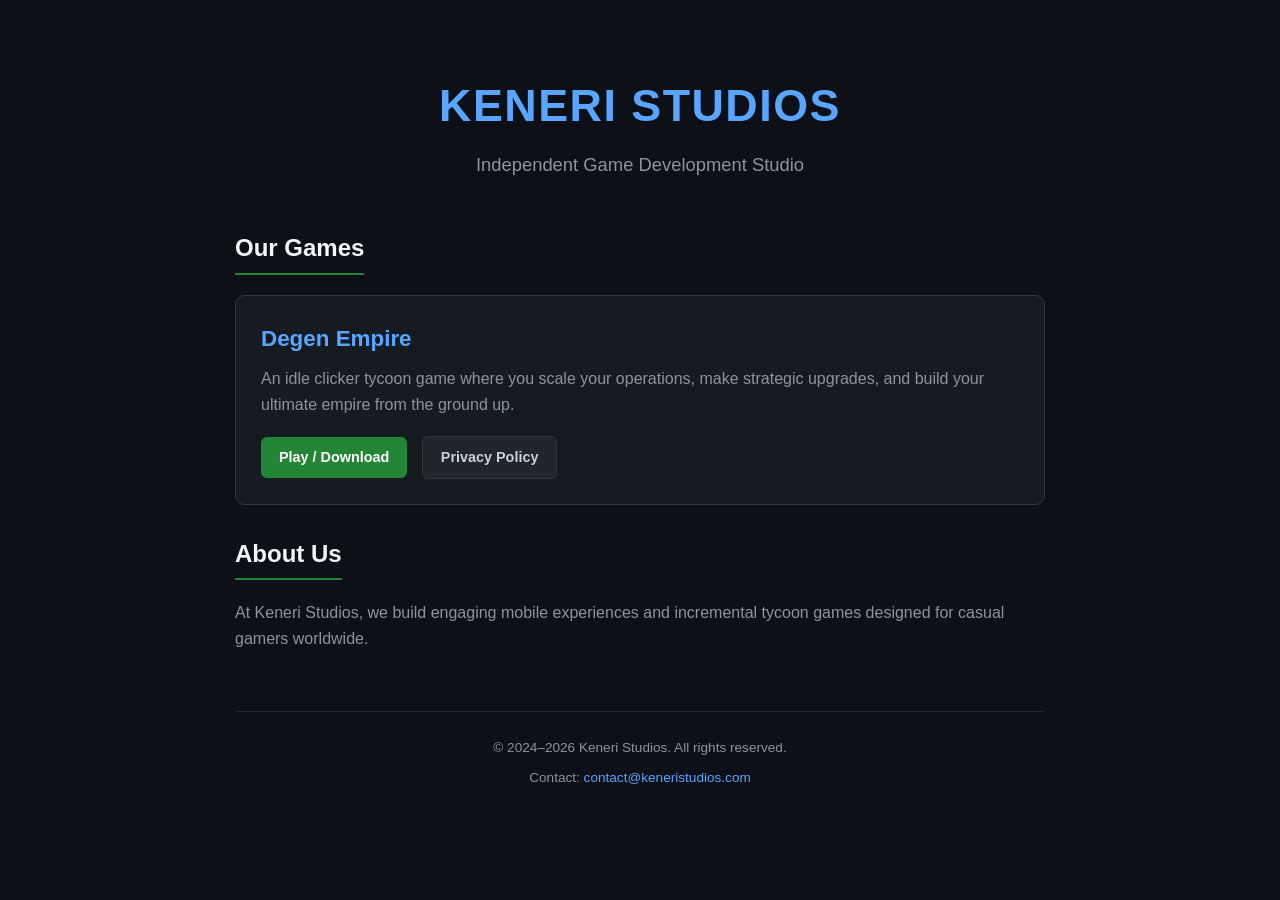
==== index.html @ 89a1e0a7 "Create index.html" ====
<!DOCTYPE html>
<html lang="en">
<head>
    <meta charset="UTF-8">
    <meta name="viewport" content="width=device-width, initial-scale=1.0">
    <title>Keneri Studios | Degen Empire</title>
    <style>
        * { box-sizing: border-box; margin: 0; padding: 0; }
        body { font-family: -apple-system, BlinkMacSystemFont, 'Segoe UI', Roboto, Oxygen, sans-serif; background-color: #0d1117; color: #e6edf3; line-height: 1.6; }
        .container { max-width: 850px; margin: 0 auto; padding: 40px 20px; }
        header { text-align: center; margin-bottom: 50px; padding-top: 30px; }
        header h1 { font-size: 2.8rem; color: #58a6ff; letter-spacing: 1.5px; }
        header p { font-size: 1.15rem; color: #8b949e; margin-top: 8px; }
        
        .section-title { font-size: 1.5rem; margin-bottom: 20px; border-bottom: 2px solid #238636; display: inline-block; padding-bottom: 5px; color: #f0f6fc; }
        
        .game-card { background: #161b22; border-radius: 10px; padding: 25px; margin-bottom: 30px; border: 1px solid #30363d; }
        .game-card h3 { font-size: 1.4rem; color: #58a6ff; margin-bottom: 10px; }
        .game-card p { color: #8b949e; margin-bottom: 18px; }
        
        .btn-group a { display: inline-block; text-decoration: none; padding: 9px 18px; border-radius: 6px; font-weight: 600; font-size: 0.9em; margin-right: 10px; }
        .btn-primary { background: #238636; color: #ffffff; }
        .btn-secondary { background: #21262d; color: #c9d1d9; border: 1px solid #30363d; }
        .btn-group a:hover { opacity: 0.85; }

        footer { text-align: center; margin-top: 60px; color: #8b949e; font-size: 0.85rem; border-top: 1px solid #21262d; padding-top: 25px; }
        footer a { color: #58a6ff; text-decoration: none; }
    </style>
</head>
<body>

    <div class="container">
        <header>
            <h1>KENERI STUDIOS</h1>
            <p>Independent Game Development Studio</p>
        </header>

        <section>
            <h2 class="section-title">Our Games</h2>
            
            <div class="game-card">
                <h3>Degen Empire</h3>
                <p>An idle clicker tycoon game where you scale your operations, make strategic upgrades, and build your ultimate empire from the ground up.</p>
                <div class="btn-group">
                    <a href="#" class="btn-primary">Play / Download</a>
                    <a href="privacy-policy.html" class="btn-secondary">Privacy Policy</a>
                </div>
            </div>
        </section>

        <section style="margin-top: 30px;">
            <h2 class="section-title">About Us</h2>
            <p style="color: #8b949e;">At Keneri Studios, we build engaging mobile experiences and incremental tycoon games designed for casual gamers worldwide.</p>
        </section>

        <footer>
            <p>&copy; 2024–2026 Keneri Studios. All rights reserved.</p>
            <p style="margin-top: 8px;">Contact: <a href="mailto:contact@keneristudios.com">contact@keneristudios.com</a></p>
        </footer>
    </div>

</body>
</html>
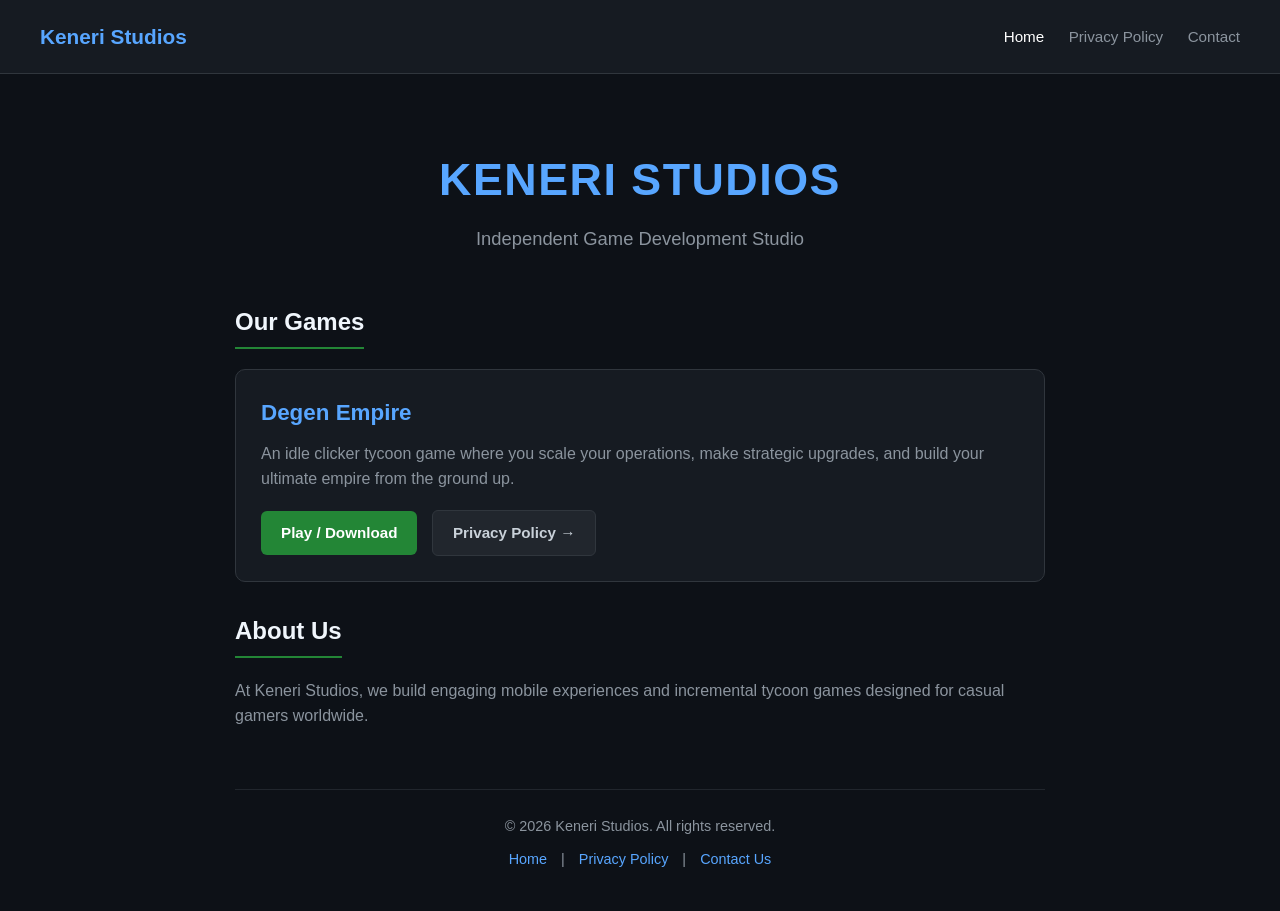
==== commit 46450a64: "Update index.html" ====
--- a/index.html
+++ b/index.html
@@ -7,6 +7,14 @@
     <style>
         * { box-sizing: border-box; margin: 0; padding: 0; }
         body { font-family: -apple-system, BlinkMacSystemFont, 'Segoe UI', Roboto, Oxygen, sans-serif; background-color: #0d1117; color: #e6edf3; line-height: 1.6; }
+        
+        /* Navigation Bar */
+        nav { display: flex; justify-content: space-between; align-items: center; padding: 20px 40px; background: #161b22; border-bottom: 1px solid #30363d; }
+        nav .brand { font-size: 1.3rem; font-weight: 700; color: #58a6ff; text-decoration: none; }
+        nav .nav-links a { color: #8b949e; text-decoration: none; margin-left: 20px; font-size: 0.95rem; font-weight: 500; transition: color 0.2s; }
+        nav .nav-links a:hover { color: #58a6ff; }
+        nav .nav-links a.active { color: #ffffff; }
+
         .container { max-width: 850px; margin: 0 auto; padding: 40px 20px; }
         header { text-align: center; margin-bottom: 50px; padding-top: 30px; }
         header h1 { font-size: 2.8rem; color: #58a6ff; letter-spacing: 1.5px; }
@@ -18,16 +26,27 @@
         .game-card h3 { font-size: 1.4rem; color: #58a6ff; margin-bottom: 10px; }
         .game-card p { color: #8b949e; margin-bottom: 18px; }
         
-        .btn-group a { display: inline-block; text-decoration: none; padding: 9px 18px; border-radius: 6px; font-weight: 600; font-size: 0.9em; margin-right: 10px; }
+        .btn-group a { display: inline-block; text-decoration: none; padding: 10px 20px; border-radius: 6px; font-weight: 600; font-size: 0.95em; margin-right: 10px; transition: transform 0.1s, opacity 0.2s; }
         .btn-primary { background: #238636; color: #ffffff; }
         .btn-secondary { background: #21262d; color: #c9d1d9; border: 1px solid #30363d; }
-        .btn-group a:hover { opacity: 0.85; }
+        .btn-group a:hover { opacity: 0.85; transform: translateY(-1px); }
 
-        footer { text-align: center; margin-top: 60px; color: #8b949e; font-size: 0.85rem; border-top: 1px solid #21262d; padding-top: 25px; }
-        footer a { color: #58a6ff; text-decoration: none; }
+        footer { text-align: center; margin-top: 60px; color: #8b949e; font-size: 0.9rem; border-top: 1px solid #21262d; padding-top: 25px; }
+        footer a { color: #58a6ff; text-decoration: none; margin: 0 10px; }
+        footer a:hover { text-decoration: underline; }
     </style>
 </head>
 <body>
+
+    <!-- Top Navigation Menu -->
+    <nav>
+        <a href="https://keneristudios.github.io/" class="brand">Keneri Studios</a>
+        <div class="nav-links">
+            <a href="https://keneristudios.github.io/" class="active">Home</a>
+            <a href="https://keneristudios.github.io/privacy-policy.html">Privacy Policy</a>
+            <a href="mailto:contact@keneristudios.com">Contact</a>
+        </div>
+    </nav>
 
     <div class="container">
         <header>
@@ -43,7 +62,8 @@
                 <p>An idle clicker tycoon game where you scale your operations, make strategic upgrades, and build your ultimate empire from the ground up.</p>
                 <div class="btn-group">
                     <a href="#" class="btn-primary">Play / Download</a>
-                    <a href="privacy-policy.html" class="btn-secondary">Privacy Policy</a>
+                    <!-- Direct link to privacy policy -->
+                    <a href="https://keneristudios.github.io/privacy-policy.html" class="btn-secondary">Privacy Policy &rarr;</a>
                 </div>
             </div>
         </section>
@@ -54,8 +74,12 @@
         </section>
 
         <footer>
-            <p>&copy; 2024–2026 Keneri Studios. All rights reserved.</p>
-            <p style="margin-top: 8px;">Contact: <a href="mailto:contact@keneristudios.com">contact@keneristudios.com</a></p>
+            <p>&copy; 2026 Keneri Studios. All rights reserved.</p>
+            <p style="margin-top: 10px;">
+                <a href="https://keneristudios.github.io/">Home</a> |
+                <a href="https://keneristudios.github.io/privacy-policy.html">Privacy Policy</a> |
+                <a href="mailto:contact@keneristudios.com">Contact Us</a>
+            </p>
         </footer>
     </div>
 
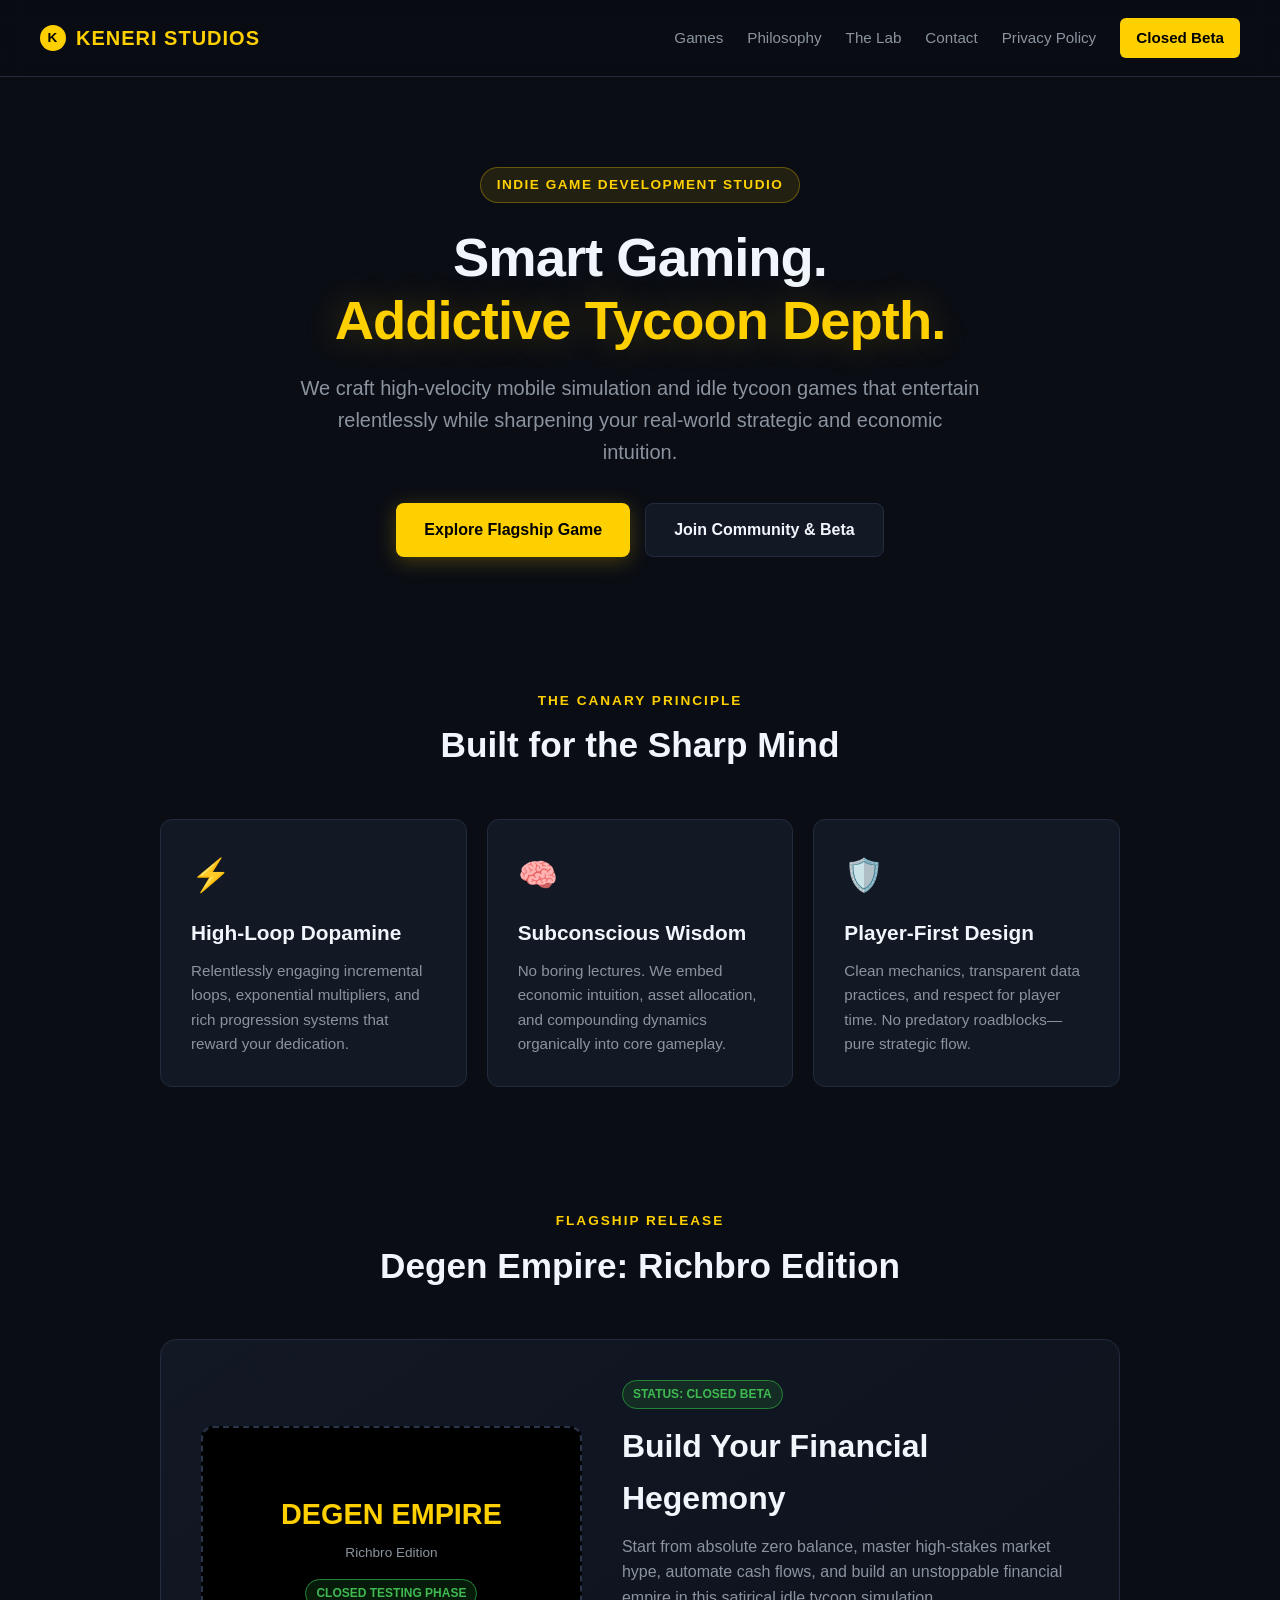
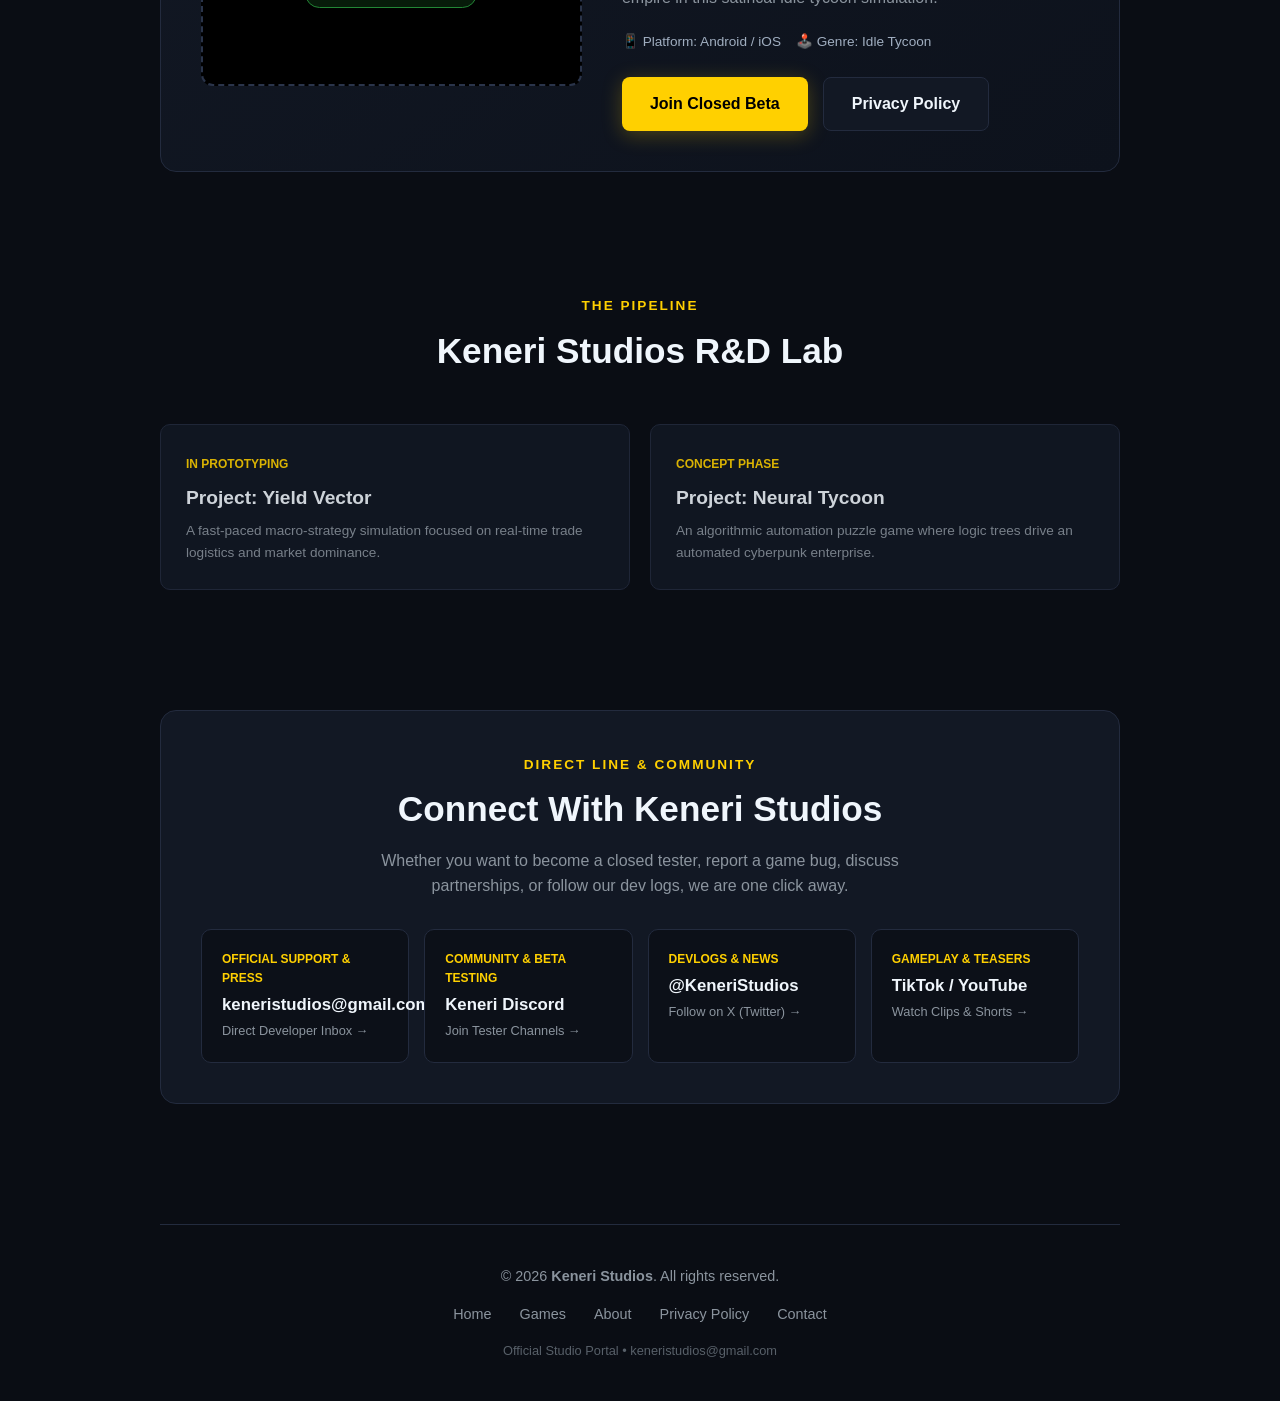
==== commit b746bfc5: "Update index.html" ====
--- a/index.html
+++ b/index.html
@@ -3,84 +3,262 @@
 <head>
     <meta charset="UTF-8">
     <meta name="viewport" content="width=device-width, initial-scale=1.0">
-    <title>Keneri Studios | Degen Empire</title>
+    <title>Keneri Studios | Smart Gaming & Tycoon Simulations</title>
+    <meta name="description" content="Keneri Studios creates addictive, edutainment-driven mobile tycoon games and simulation experiences. Play Degen Empire: Richbro Edition.">
     <style>
-        * { box-sizing: border-box; margin: 0; padding: 0; }
-        body { font-family: -apple-system, BlinkMacSystemFont, 'Segoe UI', Roboto, Oxygen, sans-serif; background-color: #0d1117; color: #e6edf3; line-height: 1.6; }
+        :root {
+            --bg-base: #0a0d14;
+            --bg-card: #121824;
+            --bg-card-hover: #192132;
+            --canary-gold: #ffd000;
+            --canary-glow: rgba(255, 208, 0, 0.25);
+            --text-main: #f0f6fc;
+            --text-muted: #8b949e;
+            --border-color: #232b3e;
+            --accent-green: #238636;
+        }
+
+        * { box-sizing: border-box; margin: 0; padding: 0; scroll-behavior: smooth; }
+        body { font-family: -apple-system, BlinkMacSystemFont, 'Segoe UI', Roboto, Helvetica, Arial, sans-serif; background-color: var(--bg-base); color: var(--text-main); line-height: 1.6; }
         
-        /* Navigation Bar */
-        nav { display: flex; justify-content: space-between; align-items: center; padding: 20px 40px; background: #161b22; border-bottom: 1px solid #30363d; }
-        nav .brand { font-size: 1.3rem; font-weight: 700; color: #58a6ff; text-decoration: none; }
-        nav .nav-links a { color: #8b949e; text-decoration: none; margin-left: 20px; font-size: 0.95rem; font-weight: 500; transition: color 0.2s; }
-        nav .nav-links a:hover { color: #58a6ff; }
-        nav .nav-links a.active { color: #ffffff; }
-
-        .container { max-width: 850px; margin: 0 auto; padding: 40px 20px; }
-        header { text-align: center; margin-bottom: 50px; padding-top: 30px; }
-        header h1 { font-size: 2.8rem; color: #58a6ff; letter-spacing: 1.5px; }
-        header p { font-size: 1.15rem; color: #8b949e; margin-top: 8px; }
-        
-        .section-title { font-size: 1.5rem; margin-bottom: 20px; border-bottom: 2px solid #238636; display: inline-block; padding-bottom: 5px; color: #f0f6fc; }
-        
-        .game-card { background: #161b22; border-radius: 10px; padding: 25px; margin-bottom: 30px; border: 1px solid #30363d; }
-        .game-card h3 { font-size: 1.4rem; color: #58a6ff; margin-bottom: 10px; }
-        .game-card p { color: #8b949e; margin-bottom: 18px; }
-        
-        .btn-group a { display: inline-block; text-decoration: none; padding: 10px 20px; border-radius: 6px; font-weight: 600; font-size: 0.95em; margin-right: 10px; transition: transform 0.1s, opacity 0.2s; }
-        .btn-primary { background: #238636; color: #ffffff; }
-        .btn-secondary { background: #21262d; color: #c9d1d9; border: 1px solid #30363d; }
-        .btn-group a:hover { opacity: 0.85; transform: translateY(-1px); }
-
-        footer { text-align: center; margin-top: 60px; color: #8b949e; font-size: 0.9rem; border-top: 1px solid #21262d; padding-top: 25px; }
-        footer a { color: #58a6ff; text-decoration: none; margin: 0 10px; }
+        /* Navigation */
+        nav { position: sticky; top: 0; z-index: 100; display: flex; justify-content: space-between; align-items: center; padding: 18px 40px; background: rgba(10, 13, 20, 0.92); backdrop-filter: blur(10px); border-bottom: 1px solid var(--border-color); }
+        .logo { display: flex; align-items: center; gap: 10px; font-size: 1.25rem; font-weight: 800; color: var(--canary-gold); text-decoration: none; letter-spacing: 1px; }
+        .logo-icon { width: 26px; height: 26px; background: var(--canary-gold); border-radius: 50%; display: inline-flex; align-items: center; justify-content: center; color: #000; font-weight: 900; font-size: 0.85rem; }
+        .nav-links { display: flex; gap: 24px; align-items: center; }
+        .nav-links a { color: var(--text-muted); text-decoration: none; font-size: 0.95rem; font-weight: 500; transition: color 0.2s; }
+        .nav-links a:hover { color: var(--canary-gold); }
+        .nav-cta { background: var(--canary-gold); color: #000 !important; padding: 8px 16px; border-radius: 6px; font-weight: 700 !important; transition: opacity 0.2s; }
+        .nav-cta:hover { opacity: 0.9; }
+
+        .container { max-width: 1000px; margin: 0 auto; padding: 0 20px; }
+
+        /* Hero Section */
+        .hero { text-align: center; padding: 90px 20px 70px; }
+        .hero-badge { display: inline-block; background: rgba(255, 208, 0, 0.1); border: 1px solid rgba(255, 208, 0, 0.3); color: var(--canary-gold); padding: 6px 16px; border-radius: 50px; font-size: 0.85rem; font-weight: 600; text-transform: uppercase; letter-spacing: 1.5px; margin-bottom: 24px; }
+        .hero h1 { font-size: 3.4rem; line-height: 1.15; font-weight: 900; margin-bottom: 20px; letter-spacing: -1px; }
+        .hero h1 span { color: var(--canary-gold); text-shadow: 0 0 35px var(--canary-glow); }
+        .hero p { font-size: 1.25rem; color: var(--text-muted); max-width: 680px; margin: 0 auto 35px; }
+        .hero-buttons { display: flex; justify-content: center; gap: 15px; flex-wrap: wrap; }
+
+        /* Buttons */
+        .btn { display: inline-flex; align-items: center; justify-content: center; padding: 13px 28px; border-radius: 8px; font-size: 1rem; font-weight: 700; text-decoration: none; transition: transform 0.15s ease, box-shadow 0.15s ease; cursor: pointer; }
+        .btn-primary { background: var(--canary-gold); color: #000; box-shadow: 0 4px 20px var(--canary-glow); }
+        .btn-primary:hover { transform: translateY(-2px); box-shadow: 0 6px 25px rgba(255, 208, 0, 0.4); }
+        .btn-secondary { background: var(--bg-card); color: var(--text-main); border: 1px solid var(--border-color); }
+        .btn-secondary:hover { background: var(--bg-card-hover); border-color: var(--canary-gold); }
+
+        /* Section Global */
+        section { padding: 60px 0; }
+        .section-header { text-align: center; margin-bottom: 45px; }
+        .section-tag { color: var(--canary-gold); font-size: 0.85rem; font-weight: 700; text-transform: uppercase; letter-spacing: 2px; }
+        .section-title { font-size: 2.2rem; font-weight: 800; margin-top: 5px; }
+
+        /* The Canary Principle (Manifesto) */
+        .principles-grid { display: grid; grid-template-columns: repeat(auto-fit, minmax(280px, 1fr)); gap: 20px; }
+        .principle-card { background: var(--bg-card); border: 1px solid var(--border-color); padding: 30px; border-radius: 12px; transition: border-color 0.2s; }
+        .principle-card:hover { border-color: var(--canary-gold); }
+        .principle-icon { font-size: 2rem; margin-bottom: 15px; }
+        .principle-card h3 { font-size: 1.3rem; margin-bottom: 10px; color: var(--text-main); }
+        .principle-card p { color: var(--text-muted); font-size: 0.95rem; }
+
+        /* Featured Game Card */
+        .game-spotlight { background: linear-gradient(145deg, var(--bg-card) 0%, #0d121c 100%); border: 1px solid var(--border-color); border-radius: 16px; padding: 40px; display: grid; grid-template-columns: 1fr 1.2fr; gap: 40px; align-items: center; }
+        .game-art { background: #000; border-radius: 12px; height: 260px; display: flex; flex-direction: column; align-items: center; justify-content: center; border: 2px dashed #2a344a; padding: 20px; text-align: center; }
+        .game-art-title { font-size: 1.8rem; font-weight: 900; color: var(--canary-gold); }
+        .game-art-subtitle { color: var(--text-muted); font-size: 0.85rem; margin-top: 5px; }
+        .badge-closed-beta { display: inline-block; background: rgba(35, 134, 54, 0.2); border: 1px solid var(--accent-green); color: #3fb950; font-size: 0.75rem; font-weight: 700; padding: 4px 10px; border-radius: 20px; text-transform: uppercase; margin-bottom: 12px; }
+        .game-info h3 { font-size: 2rem; font-weight: 800; margin-bottom: 10px; }
+        .game-info p { color: var(--text-muted); font-size: 1rem; margin-bottom: 20px; }
+        .game-meta { display: flex; gap: 15px; margin-bottom: 25px; font-size: 0.85rem; color: #a0aec0; }
+
+        /* Pipeline / Lab */
+        .pipeline-grid { display: grid; grid-template-columns: repeat(auto-fit, minmax(260px, 1fr)); gap: 20px; }
+        .pipeline-card { background: var(--bg-card); border: 1px solid var(--border-color); padding: 25px; border-radius: 10px; opacity: 0.85; }
+        .pipeline-tag { font-size: 0.75rem; font-weight: 700; color: var(--canary-gold); text-transform: uppercase; }
+        .pipeline-card h4 { font-size: 1.2rem; margin: 8px 0 6px; }
+        .pipeline-card p { font-size: 0.85rem; color: var(--text-muted); }
+
+        /* Contact & Socials */
+        .contact-box { background: var(--bg-card); border: 1px solid var(--border-color); border-radius: 16px; padding: 40px; text-align: center; }
+        .contact-grid { display: grid; grid-template-columns: repeat(auto-fit, minmax(200px, 1fr)); gap: 15px; margin-top: 30px; text-align: left; }
+        .contact-item { background: #0c1018; border: 1px solid var(--border-color); padding: 20px; border-radius: 10px; text-decoration: none; color: var(--text-main); transition: border-color 0.2s, transform 0.15s; }
+        .contact-item:hover { border-color: var(--canary-gold); transform: translateY(-2px); }
+        .contact-item-label { font-size: 0.75rem; color: var(--canary-gold); text-transform: uppercase; font-weight: 700; }
+        .contact-item-val { font-size: 1.05rem; font-weight: 600; margin-top: 4px; }
+        .contact-item-sub { font-size: 0.8rem; color: var(--text-muted); margin-top: 2px; }
+
+        /* Footer */
+        footer { border-top: 1px solid var(--border-color); padding: 40px 20px; text-align: center; color: var(--text-muted); font-size: 0.9rem; margin-top: 60px; }
+        footer a { color: var(--canary-gold); text-decoration: none; }
         footer a:hover { text-decoration: underline; }
+        .footer-nav { margin: 15px 0; }
+        .footer-nav a { margin: 0 12px; color: var(--text-muted); }
+
+        @media (max-width: 768px) {
+            nav { padding: 15px 20px; }
+            .hero h1 { font-size: 2.3rem; }
+            .game-spotlight { grid-template-columns: 1fr; }
+            .nav-links { display: none; } /* Mobile simplified */
+        }
     </style>
 </head>
 <body>
 
-    <!-- Top Navigation Menu -->
+    <!-- Sticky Navigation -->
     <nav>
-        <a href="https://keneristudios.github.io/" class="brand">Keneri Studios</a>
+        <a href="#" class="logo">
+            <span class="logo-icon">K</span>
+            KENERI STUDIOS
+        </a>
         <div class="nav-links">
-            <a href="https://keneristudios.github.io/" class="active">Home</a>
-            <a href="https://keneristudios.github.io/privacy-policy.html">Privacy Policy</a>
-            <a href="mailto:contact@keneristudios.com">Contact</a>
+            <a href="#games">Games</a>
+            <a href="#philosophy">Philosophy</a>
+            <a href="#pipeline">The Lab</a>
+            <a href="#contact">Contact</a>
+            <a href="privacy-policy.html">Privacy Policy</a>
+            <a href="#games" class="nav-cta">Closed Beta</a>
         </div>
     </nav>
 
     <div class="container">
-        <header>
-            <h1>KENERI STUDIOS</h1>
-            <p>Independent Game Development Studio</p>
+
+        <!-- Hero Section -->
+        <header class="hero">
+            <div class="hero-badge">Indie Game Development Studio</div>
+            <h1>Smart Gaming.<br><span>Addictive Tycoon Depth.</span></h1>
+            <p>We craft high-velocity mobile simulation and idle tycoon games that entertain relentlessly while sharpening your real-world strategic and economic intuition.</p>
+            <div class="hero-buttons">
+                <a href="#games" class="btn btn-primary">Explore Flagship Game</a>
+                <a href="#contact" class="btn btn-secondary">Join Community & Beta</a>
+            </div>
         </header>
 
-        <section>
-            <h2 class="section-title">Our Games</h2>
-            
-            <div class="game-card">
-                <h3>Degen Empire</h3>
-                <p>An idle clicker tycoon game where you scale your operations, make strategic upgrades, and build your ultimate empire from the ground up.</p>
-                <div class="btn-group">
-                    <a href="#" class="btn-primary">Play / Download</a>
-                    <!-- Direct link to privacy policy -->
-                    <a href="https://keneristudios.github.io/privacy-policy.html" class="btn-secondary">Privacy Policy &rarr;</a>
-                </div>
-            </div>
-        </section>
-
-        <section style="margin-top: 30px;">
-            <h2 class="section-title">About Us</h2>
-            <p style="color: #8b949e;">At Keneri Studios, we build engaging mobile experiences and incremental tycoon games designed for casual gamers worldwide.</p>
-        </section>
-
+        <!-- The Canary Principle (Manifesto) -->
+        <section id="philosophy">
+            <div class="section-header">
+                <span class="section-tag">The Canary Principle</span>
+                <h2 class="section-title">Built for the Sharp Mind</h2>
+            </div>
+            <div class="principles-grid">
+                <div class="principle-card">
+                    <div class="principle-icon">⚡</div>
+                    <h3>High-Loop Dopamine</h3>
+                    <p>Relentlessly engaging incremental loops, exponential multipliers, and rich progression systems that reward your dedication.</p>
+                </div>
+                <div class="principle-card">
+                    <div class="principle-icon">🧠</div>
+                    <h3>Subconscious Wisdom</h3>
+                    <p>No boring lectures. We embed economic intuition, asset allocation, and compounding dynamics organically into core gameplay.</p>
+                </div>
+                <div class="principle-card">
+                    <div class="principle-icon">🛡️</div>
+                    <h3>Player-First Design</h3>
+                    <p>Clean mechanics, transparent data practices, and respect for player time. No predatory roadblocks—pure strategic flow.</p>
+                </div>
+            </div>
+        </section>
+
+        <!-- Featured Flagship Game -->
+        <section id="games">
+            <div class="section-header">
+                <span class="section-tag">Flagship Release</span>
+                <h2 class="section-title">Degen Empire: Richbro Edition</h2>
+            </div>
+            <div class="game-spotlight">
+                <div class="game-art">
+                    <div class="game-art-title">DEGEN EMPIRE</div>
+                    <div class="game-art-subtitle">Richbro Edition</div>
+                    <span class="badge-closed-beta" style="margin-top: 15px;">Closed Testing Phase</span>
+                </div>
+                <div class="game-info">
+                    <span class="badge-closed-beta">Status: Closed Beta</span>
+                    <h3>Build Your Financial Hegemony</h3>
+                    <p>Start from absolute zero balance, master high-stakes market hype, automate cash flows, and build an unstoppable financial empire in this satirical idle tycoon simulation.</p>
+                    <div class="game-meta">
+                        <span>📱 Platform: Android / iOS</span>
+                        <span>🕹️ Genre: Idle Tycoon</span>
+                    </div>
+                    <div class="hero-buttons" style="justify-content: flex-start;">
+                        <a href="mailto:keneristudios@gmail.com?subject=Degen%20Empire%20Closed%20Beta%20Tester%20Request" class="btn btn-primary">Join Closed Beta</a>
+                        <a href="privacy-policy.html" class="btn btn-secondary">Privacy Policy</a>
+                    </div>
+                </div>
+            </div>
+        </section>
+
+        <!-- The Pipeline / Future Games -->
+        <section id="pipeline">
+            <div class="section-header">
+                <span class="section-tag">The Pipeline</span>
+                <h2 class="section-title">Keneri Studios R&D Lab</h2>
+            </div>
+            <div class="pipeline-grid">
+                <div class="pipeline-card">
+                    <span class="pipeline-tag">In Prototyping</span>
+                    <h4>Project: Yield Vector</h4>
+                    <p>A fast-paced macro-strategy simulation focused on real-time trade logistics and market dominance.</p>
+                </div>
+                <div class="pipeline-card">
+                    <span class="pipeline-tag">Concept Phase</span>
+                    <h4>Project: Neural Tycoon</h4>
+                    <p>An algorithmic automation puzzle game where logic trees drive an automated cyberpunk enterprise.</p>
+                </div>
+            </div>
+        </section>
+
+        <!-- Contact & Community Hub -->
+        <section id="contact">
+            <div class="contact-box">
+                <span class="section-tag">Direct Line & Community</span>
+                <h2 class="section-title" style="margin-bottom: 10px;">Connect With Keneri Studios</h2>
+                <p style="color: var(--text-muted); max-width: 600px; margin: 0 auto;">Whether you want to become a closed tester, report a game bug, discuss partnerships, or follow our dev logs, we are one click away.</p>
+                
+                <div class="contact-grid">
+                    <!-- Email Contact Card -->
+                    <a href="mailto:keneristudios@gmail.com" class="contact-item">
+                        <div class="contact-item-label">Official Support & Press</div>
+                        <div class="contact-item-val">keneristudios@gmail.com</div>
+                        <div class="contact-item-sub">Direct Developer Inbox &rarr;</div>
+                    </a>
+
+                    <!-- Discord Community -->
+                    <a href="https://discord.gg/" target="_blank" rel="noopener" class="contact-item">
+                        <div class="contact-item-label">Community & Beta Testing</div>
+                        <div class="contact-item-val">Keneri Discord</div>
+                        <div class="contact-item-sub">Join Tester Channels &rarr;</div>
+                    </a>
+
+                    <!-- X / Twitter -->
+                    <a href="https://twitter.com/keneristudios" target="_blank" rel="noopener" class="contact-item">
+                        <div class="contact-item-label">Devlogs & News</div>
+                        <div class="contact-item-val">@KeneriStudios</div>
+                        <div class="contact-item-sub">Follow on X (Twitter) &rarr;</div>
+                    </a>
+
+                    <!-- TikTok / YouTube -->
+                    <a href="https://tiktok.com/@keneristudios" target="_blank" rel="noopener" class="contact-item">
+                        <div class="contact-item-label">Gameplay & Teasers</div>
+                        <div class="contact-item-val">TikTok / YouTube</div>
+                        <div class="contact-item-sub">Watch Clips & Shorts &rarr;</div>
+                    </a>
+                </div>
+            </div>
+        </section>
+
+        <!-- Global Footer -->
         <footer>
-            <p>&copy; 2026 Keneri Studios. All rights reserved.</p>
-            <p style="margin-top: 10px;">
-                <a href="https://keneristudios.github.io/">Home</a> |
-                <a href="https://keneristudios.github.io/privacy-policy.html">Privacy Policy</a> |
-                <a href="mailto:contact@keneristudios.com">Contact Us</a>
-            </p>
+            <p>&copy; 2026 <strong>Keneri Studios</strong>. All rights reserved.</p>
+            <div class="footer-nav">
+                <a href="#">Home</a>
+                <a href="#games">Games</a>
+                <a href="#philosophy">About</a>
+                <a href="privacy-policy.html">Privacy Policy</a>
+                <a href="#contact">Contact</a>
+            </div>
+            <p style="font-size: 0.8rem; color: #586069; margin-top: 10px;">Official Studio Portal &bull; keneristudios@gmail.com</p>
         </footer>
+
     </div>
 
 </body>
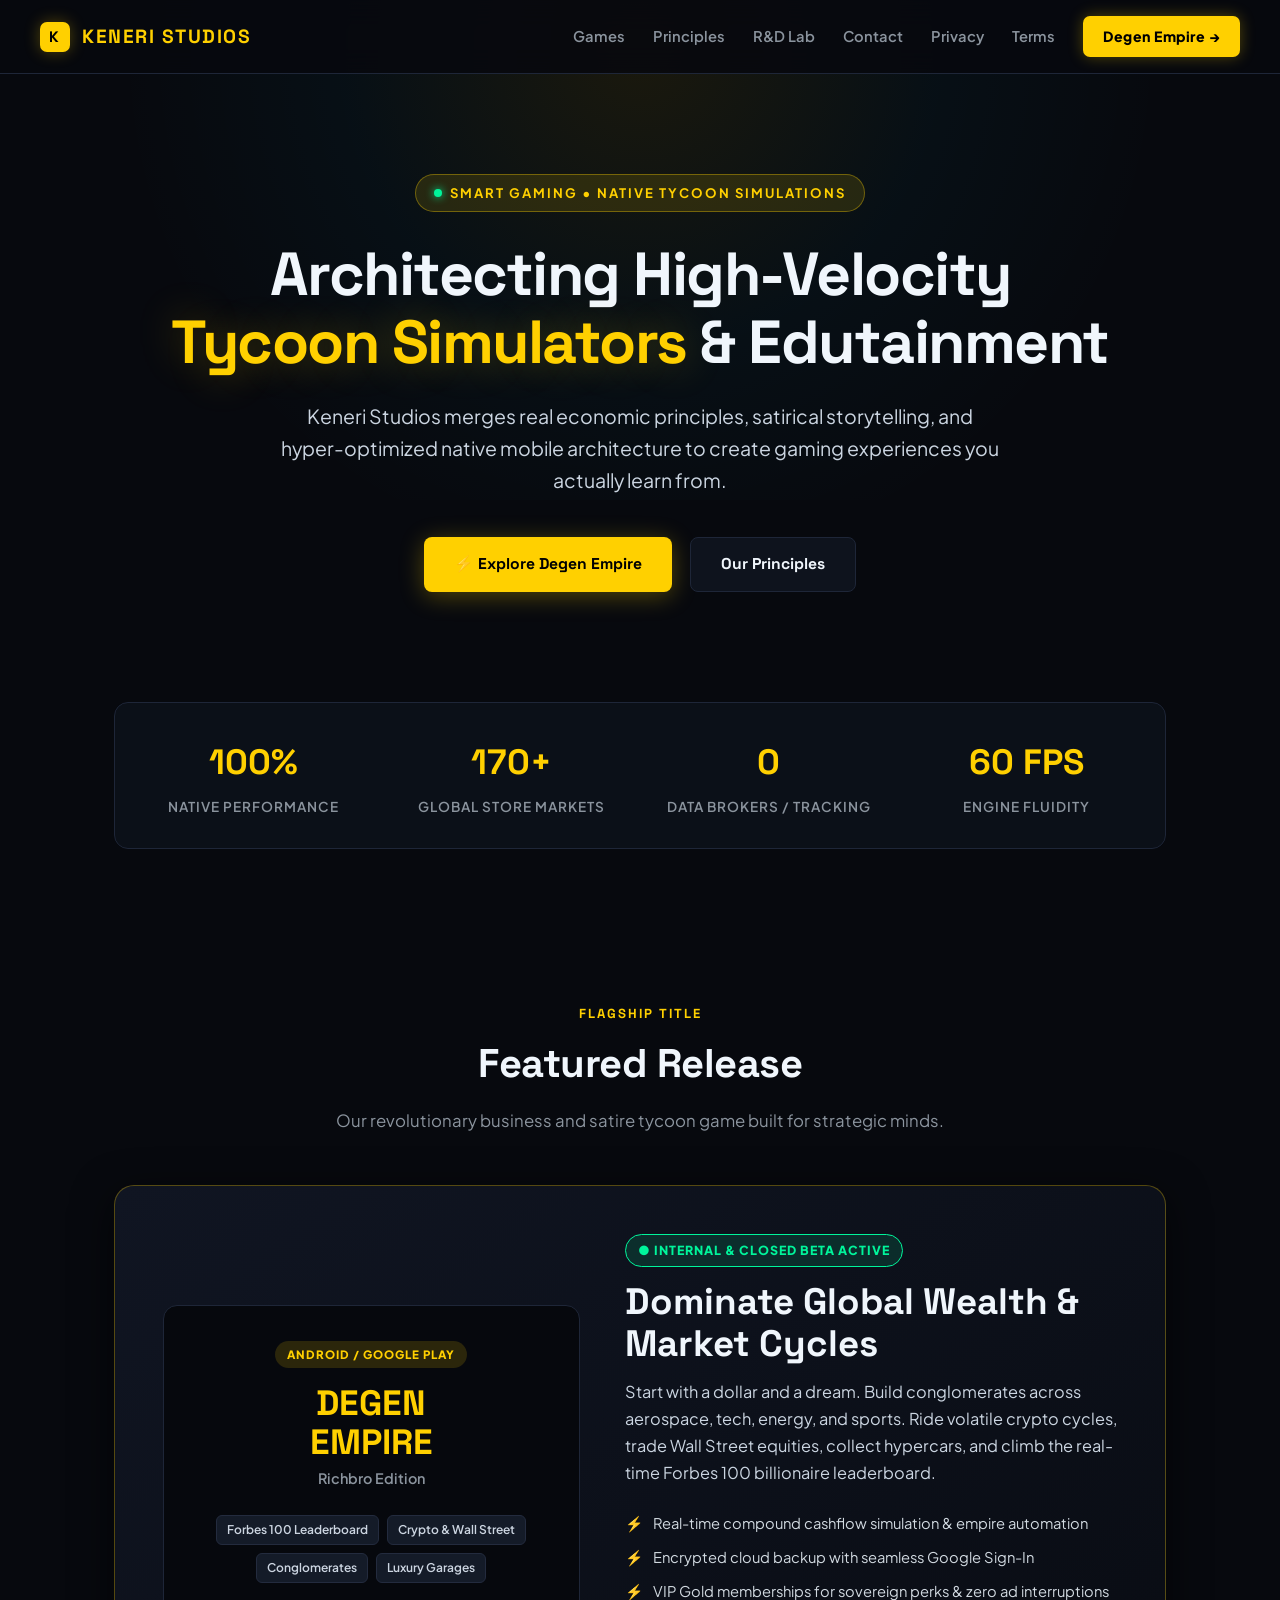
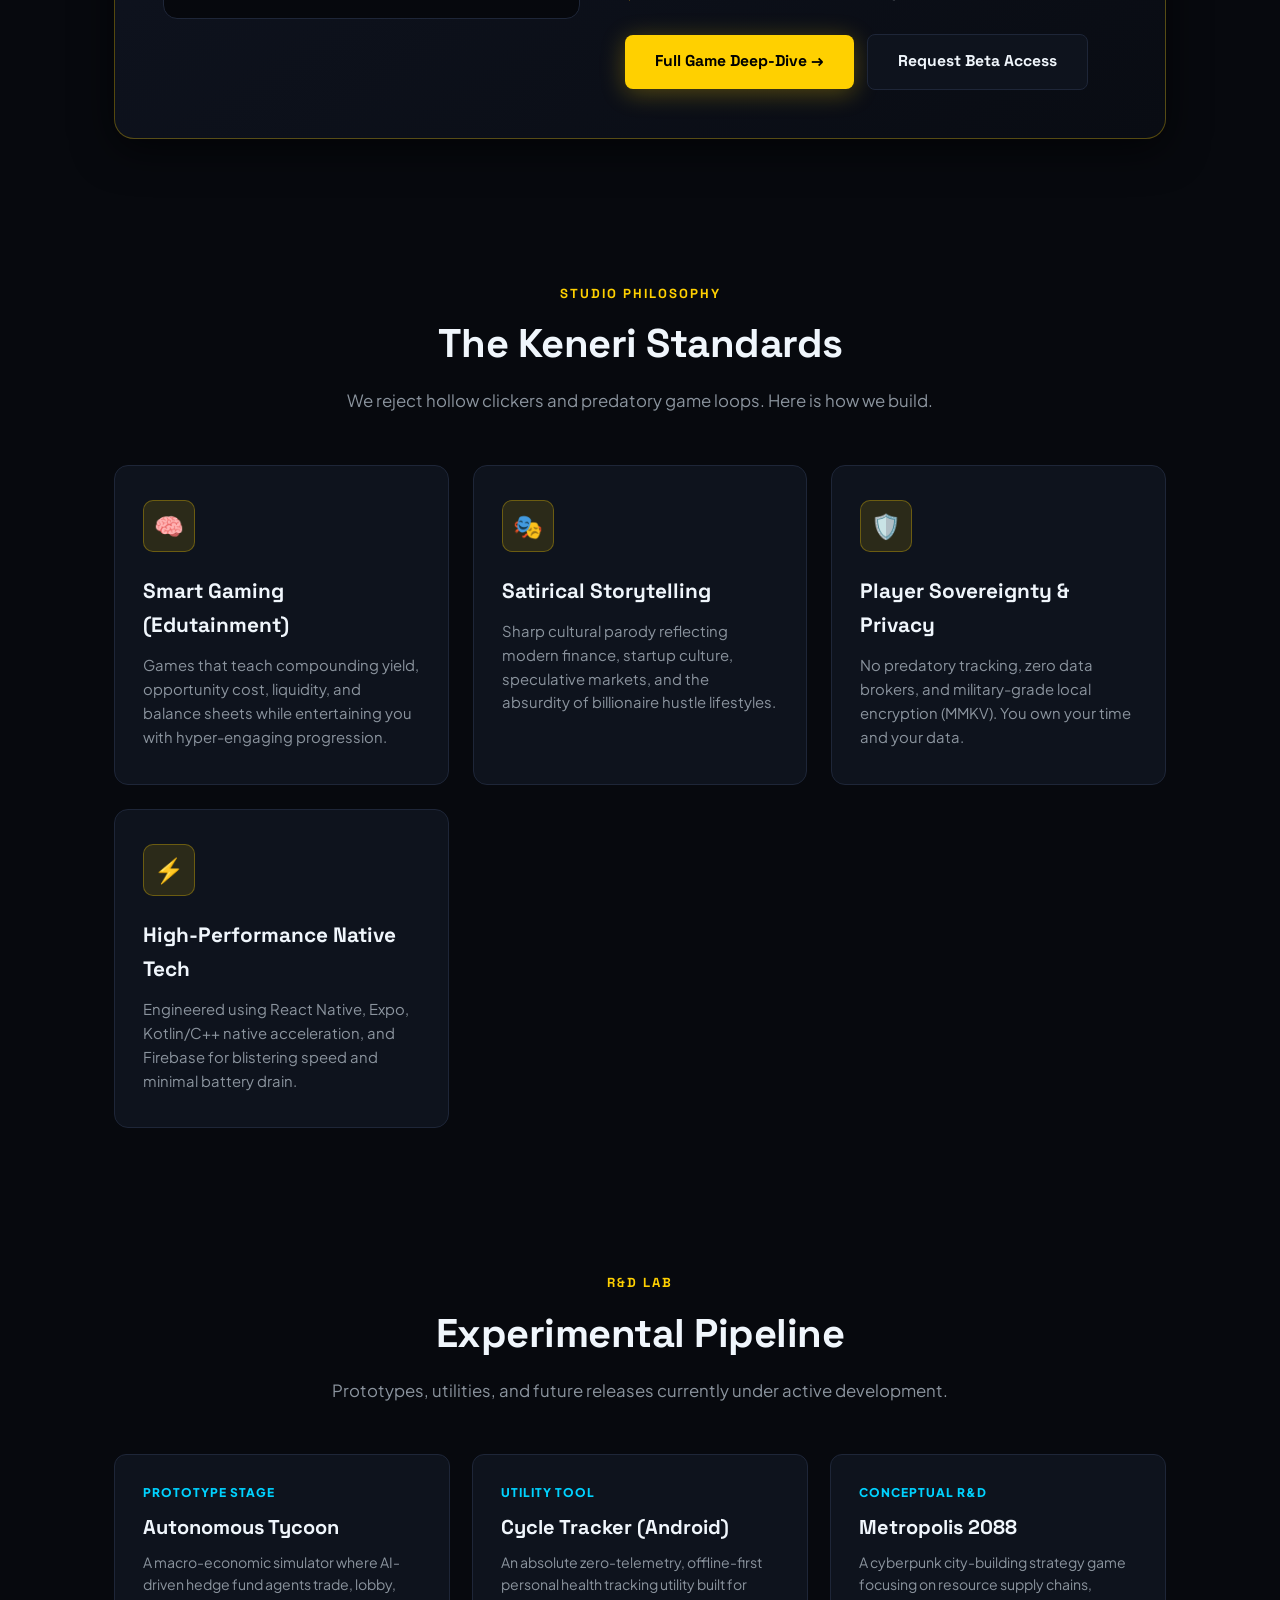
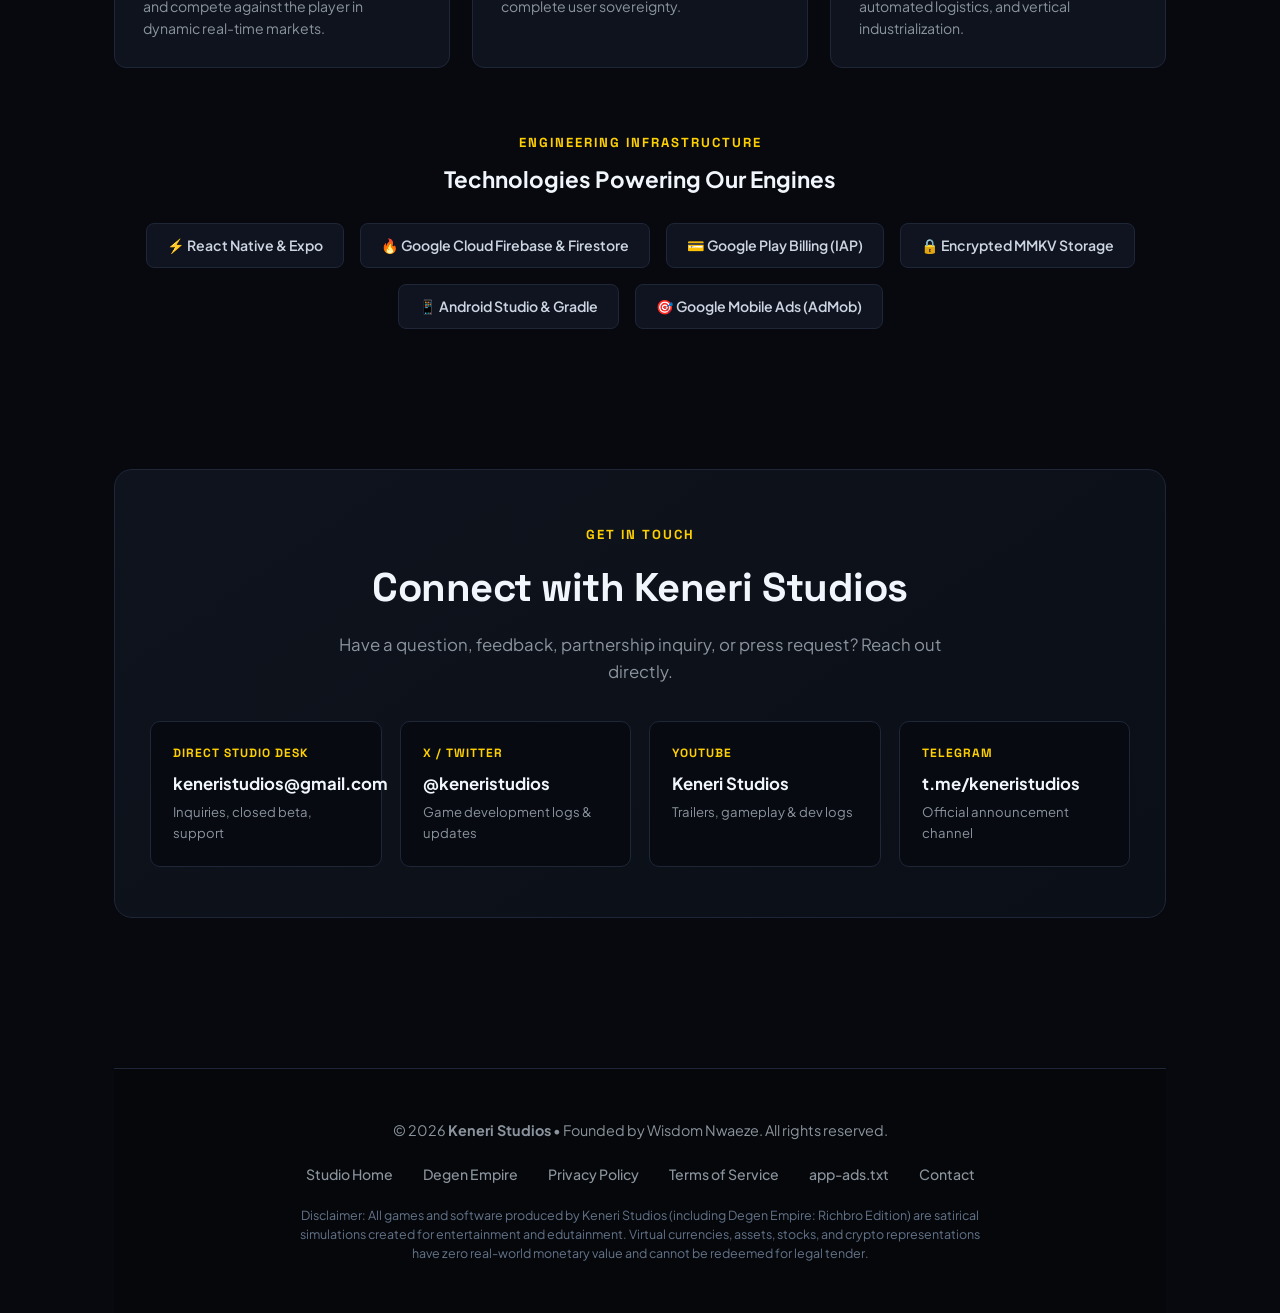
==== commit 7d6bc71b: "Redesign website: professional studio branding, comprehensive Degen Empire page, terms of service, a" ====
--- a/index.html
+++ b/index.html
@@ -3,260 +3,885 @@
 <head>
     <meta charset="UTF-8">
     <meta name="viewport" content="width=device-width, initial-scale=1.0">
-    <title>Keneri Studios | Smart Gaming & Tycoon Simulations</title>
-    <meta name="description" content="Keneri Studios creates addictive, edutainment-driven mobile tycoon games and simulation experiences. Play Degen Empire: Richbro Edition.">
+    <title>Keneri Studios | Next-Gen Smart Gaming & Tycoon Simulations</title>
+    <meta name="description" content="Keneri Studios architects next-generation smart games, edutainment systems, and high-velocity mobile tycoon simulations. Home of Degen Empire: Richbro Edition.">
+    <link rel="preconnect" href="https://fonts.googleapis.com">
+    <link rel="preconnect" href="https://fonts.gstatic.com" crossorigin>
+    <link href="https://fonts.googleapis.com/css2?family=Plus+Jakarta+Sans:wght@400;500;600;700;800;900&family=Space+Grotesk:wght@500;600;700;800&display=swap" rel="stylesheet">
     <style>
         :root {
-            --bg-base: #0a0d14;
-            --bg-card: #121824;
-            --bg-card-hover: #192132;
+            --bg-base: #07090e;
+            --bg-card: #0e131d;
+            --bg-card-glass: rgba(14, 19, 29, 0.75);
+            --bg-card-hover: #151d2c;
             --canary-gold: #ffd000;
-            --canary-glow: rgba(255, 208, 0, 0.25);
+            --canary-glow: rgba(255, 208, 0, 0.3);
+            --canary-muted: rgba(255, 208, 0, 0.12);
             --text-main: #f0f6fc;
             --text-muted: #8b949e;
-            --border-color: #232b3e;
-            --accent-green: #238636;
+            --text-sub: #cbd5e1;
+            --border-color: #1e2638;
+            --border-glow: rgba(255, 208, 0, 0.25);
+            --accent-green: #00f59b;
+            --accent-cyan: #00d2ff;
+            --accent-purple: #9d4edd;
         }
 
         * { box-sizing: border-box; margin: 0; padding: 0; scroll-behavior: smooth; }
-        body { font-family: -apple-system, BlinkMacSystemFont, 'Segoe UI', Roboto, Helvetica, Arial, sans-serif; background-color: var(--bg-base); color: var(--text-main); line-height: 1.6; }
-        
+        body {
+            font-family: 'Plus Jakarta Sans', -apple-system, BlinkMacSystemFont, 'Segoe UI', Roboto, sans-serif;
+            background-color: var(--bg-base);
+            color: var(--text-main);
+            line-height: 1.65;
+            -webkit-font-smoothing: antialiased;
+            overflow-x: hidden;
+        }
+
+        /* Subtle Ambient Glow */
+        .ambient-glow {
+            position: absolute;
+            top: 0;
+            left: 50%;
+            transform: translateX(-50%);
+            width: 100%;
+            max-width: 1200px;
+            height: 500px;
+            background: radial-gradient(circle at 50% 10%, rgba(255, 208, 0, 0.08) 0%, rgba(0, 210, 255, 0.03) 40%, transparent 70%);
+            pointer-events: none;
+            z-index: 0;
+        }
+
         /* Navigation */
-        nav { position: sticky; top: 0; z-index: 100; display: flex; justify-content: space-between; align-items: center; padding: 18px 40px; background: rgba(10, 13, 20, 0.92); backdrop-filter: blur(10px); border-bottom: 1px solid var(--border-color); }
-        .logo { display: flex; align-items: center; gap: 10px; font-size: 1.25rem; font-weight: 800; color: var(--canary-gold); text-decoration: none; letter-spacing: 1px; }
-        .logo-icon { width: 26px; height: 26px; background: var(--canary-gold); border-radius: 50%; display: inline-flex; align-items: center; justify-content: center; color: #000; font-weight: 900; font-size: 0.85rem; }
-        .nav-links { display: flex; gap: 24px; align-items: center; }
-        .nav-links a { color: var(--text-muted); text-decoration: none; font-size: 0.95rem; font-weight: 500; transition: color 0.2s; }
-        .nav-links a:hover { color: var(--canary-gold); }
-        .nav-cta { background: var(--canary-gold); color: #000 !important; padding: 8px 16px; border-radius: 6px; font-weight: 700 !important; transition: opacity 0.2s; }
-        .nav-cta:hover { opacity: 0.9; }
-
-        .container { max-width: 1000px; margin: 0 auto; padding: 0 20px; }
+        nav {
+            position: sticky;
+            top: 0;
+            z-index: 100;
+            display: flex;
+            justify-content: space-between;
+            align-items: center;
+            padding: 16px 40px;
+            background: rgba(7, 9, 14, 0.88);
+            backdrop-filter: blur(14px);
+            border-bottom: 1px solid var(--border-color);
+        }
+
+        .logo {
+            display: flex;
+            align-items: center;
+            gap: 12px;
+            font-size: 1.2rem;
+            font-weight: 800;
+            color: var(--canary-gold);
+            text-decoration: none;
+            letter-spacing: 1.5px;
+            font-family: 'Space Grotesk', sans-serif;
+        }
+
+        .logo-icon {
+            width: 30px;
+            height: 30px;
+            background: var(--canary-gold);
+            border-radius: 7px;
+            display: inline-flex;
+            align-items: center;
+            justify-content: center;
+            color: #000;
+            font-weight: 900;
+            font-size: 0.95rem;
+            box-shadow: 0 0 16px var(--canary-glow);
+        }
+
+        .nav-links {
+            display: flex;
+            gap: 28px;
+            align-items: center;
+        }
+
+        .nav-links a {
+            color: var(--text-muted);
+            text-decoration: none;
+            font-size: 0.92rem;
+            font-weight: 600;
+            transition: color 0.2s ease;
+        }
+
+        .nav-links a:hover {
+            color: var(--canary-gold);
+        }
+
+        .nav-cta {
+            background: var(--canary-gold);
+            color: #000 !important;
+            padding: 9px 20px;
+            border-radius: 7px;
+            font-weight: 800 !important;
+            font-size: 0.88rem !important;
+            letter-spacing: 0.5px;
+            box-shadow: 0 0 15px var(--canary-glow);
+            transition: all 0.2s ease;
+        }
+
+        .nav-cta:hover {
+            transform: translateY(-2px);
+            box-shadow: 0 0 22px rgba(255, 208, 0, 0.5);
+        }
+
+        .container {
+            max-width: 1100px;
+            margin: 0 auto;
+            padding: 0 24px;
+            position: relative;
+            z-index: 1;
+        }
 
         /* Hero Section */
-        .hero { text-align: center; padding: 90px 20px 70px; }
-        .hero-badge { display: inline-block; background: rgba(255, 208, 0, 0.1); border: 1px solid rgba(255, 208, 0, 0.3); color: var(--canary-gold); padding: 6px 16px; border-radius: 50px; font-size: 0.85rem; font-weight: 600; text-transform: uppercase; letter-spacing: 1.5px; margin-bottom: 24px; }
-        .hero h1 { font-size: 3.4rem; line-height: 1.15; font-weight: 900; margin-bottom: 20px; letter-spacing: -1px; }
-        .hero h1 span { color: var(--canary-gold); text-shadow: 0 0 35px var(--canary-glow); }
-        .hero p { font-size: 1.25rem; color: var(--text-muted); max-width: 680px; margin: 0 auto 35px; }
-        .hero-buttons { display: flex; justify-content: center; gap: 15px; flex-wrap: wrap; }
+        .hero {
+            text-align: center;
+            padding: 100px 20px 70px;
+        }
+
+        .hero-badge {
+            display: inline-flex;
+            align-items: center;
+            gap: 8px;
+            background: var(--canary-muted);
+            border: 1px solid rgba(255, 208, 0, 0.35);
+            color: var(--canary-gold);
+            padding: 7px 18px;
+            border-radius: 50px;
+            font-size: 0.82rem;
+            font-weight: 700;
+            text-transform: uppercase;
+            letter-spacing: 2px;
+            margin-bottom: 28px;
+        }
+
+        .hero-badge span {
+            width: 8px;
+            height: 8px;
+            background: var(--accent-green);
+            border-radius: 50%;
+            display: inline-block;
+            box-shadow: 0 0 8px var(--accent-green);
+        }
+
+        .hero h1 {
+            font-family: 'Space Grotesk', sans-serif;
+            font-size: 3.8rem;
+            line-height: 1.12;
+            font-weight: 900;
+            margin-bottom: 24px;
+            letter-spacing: -1.5px;
+        }
+
+        .hero h1 span.highlight {
+            color: var(--canary-gold);
+            text-shadow: 0 0 40px var(--canary-glow);
+        }
+
+        .hero p {
+            font-size: 1.22rem;
+            color: var(--text-sub);
+            max-width: 720px;
+            margin: 0 auto 40px;
+            font-weight: 400;
+        }
+
+        .hero-buttons {
+            display: flex;
+            justify-content: center;
+            gap: 18px;
+            flex-wrap: wrap;
+        }
 
         /* Buttons */
-        .btn { display: inline-flex; align-items: center; justify-content: center; padding: 13px 28px; border-radius: 8px; font-size: 1rem; font-weight: 700; text-decoration: none; transition: transform 0.15s ease, box-shadow 0.15s ease; cursor: pointer; }
-        .btn-primary { background: var(--canary-gold); color: #000; box-shadow: 0 4px 20px var(--canary-glow); }
-        .btn-primary:hover { transform: translateY(-2px); box-shadow: 0 6px 25px rgba(255, 208, 0, 0.4); }
-        .btn-secondary { background: var(--bg-card); color: var(--text-main); border: 1px solid var(--border-color); }
-        .btn-secondary:hover { background: var(--bg-card-hover); border-color: var(--canary-gold); }
-
-        /* Section Global */
-        section { padding: 60px 0; }
-        .section-header { text-align: center; margin-bottom: 45px; }
-        .section-tag { color: var(--canary-gold); font-size: 0.85rem; font-weight: 700; text-transform: uppercase; letter-spacing: 2px; }
-        .section-title { font-size: 2.2rem; font-weight: 800; margin-top: 5px; }
-
-        /* The Canary Principle (Manifesto) */
-        .principles-grid { display: grid; grid-template-columns: repeat(auto-fit, minmax(280px, 1fr)); gap: 20px; }
-        .principle-card { background: var(--bg-card); border: 1px solid var(--border-color); padding: 30px; border-radius: 12px; transition: border-color 0.2s; }
-        .principle-card:hover { border-color: var(--canary-gold); }
-        .principle-icon { font-size: 2rem; margin-bottom: 15px; }
-        .principle-card h3 { font-size: 1.3rem; margin-bottom: 10px; color: var(--text-main); }
-        .principle-card p { color: var(--text-muted); font-size: 0.95rem; }
-
-        /* Featured Game Card */
-        .game-spotlight { background: linear-gradient(145deg, var(--bg-card) 0%, #0d121c 100%); border: 1px solid var(--border-color); border-radius: 16px; padding: 40px; display: grid; grid-template-columns: 1fr 1.2fr; gap: 40px; align-items: center; }
-        .game-art { background: #000; border-radius: 12px; height: 260px; display: flex; flex-direction: column; align-items: center; justify-content: center; border: 2px dashed #2a344a; padding: 20px; text-align: center; }
-        .game-art-title { font-size: 1.8rem; font-weight: 900; color: var(--canary-gold); }
-        .game-art-subtitle { color: var(--text-muted); font-size: 0.85rem; margin-top: 5px; }
-        .badge-closed-beta { display: inline-block; background: rgba(35, 134, 54, 0.2); border: 1px solid var(--accent-green); color: #3fb950; font-size: 0.75rem; font-weight: 700; padding: 4px 10px; border-radius: 20px; text-transform: uppercase; margin-bottom: 12px; }
-        .game-info h3 { font-size: 2rem; font-weight: 800; margin-bottom: 10px; }
-        .game-info p { color: var(--text-muted); font-size: 1rem; margin-bottom: 20px; }
-        .game-meta { display: flex; gap: 15px; margin-bottom: 25px; font-size: 0.85rem; color: #a0aec0; }
-
-        /* Pipeline / Lab */
-        .pipeline-grid { display: grid; grid-template-columns: repeat(auto-fit, minmax(260px, 1fr)); gap: 20px; }
-        .pipeline-card { background: var(--bg-card); border: 1px solid var(--border-color); padding: 25px; border-radius: 10px; opacity: 0.85; }
-        .pipeline-tag { font-size: 0.75rem; font-weight: 700; color: var(--canary-gold); text-transform: uppercase; }
-        .pipeline-card h4 { font-size: 1.2rem; margin: 8px 0 6px; }
-        .pipeline-card p { font-size: 0.85rem; color: var(--text-muted); }
-
-        /* Contact & Socials */
-        .contact-box { background: var(--bg-card); border: 1px solid var(--border-color); border-radius: 16px; padding: 40px; text-align: center; }
-        .contact-grid { display: grid; grid-template-columns: repeat(auto-fit, minmax(200px, 1fr)); gap: 15px; margin-top: 30px; text-align: left; }
-        .contact-item { background: #0c1018; border: 1px solid var(--border-color); padding: 20px; border-radius: 10px; text-decoration: none; color: var(--text-main); transition: border-color 0.2s, transform 0.15s; }
-        .contact-item:hover { border-color: var(--canary-gold); transform: translateY(-2px); }
-        .contact-item-label { font-size: 0.75rem; color: var(--canary-gold); text-transform: uppercase; font-weight: 700; }
-        .contact-item-val { font-size: 1.05rem; font-weight: 600; margin-top: 4px; }
-        .contact-item-sub { font-size: 0.8rem; color: var(--text-muted); margin-top: 2px; }
+        .btn {
+            display: inline-flex;
+            align-items: center;
+            justify-content: center;
+            gap: 10px;
+            padding: 14px 30px;
+            border-radius: 8px;
+            font-size: 0.98rem;
+            font-weight: 700;
+            text-decoration: none;
+            transition: all 0.2s ease;
+            cursor: pointer;
+            font-family: 'Space Grotesk', sans-serif;
+        }
+
+        .btn-primary {
+            background: var(--canary-gold);
+            color: #000;
+            box-shadow: 0 4px 25px var(--canary-glow);
+        }
+
+        .btn-primary:hover {
+            transform: translateY(-2px);
+            box-shadow: 0 6px 30px rgba(255, 208, 0, 0.5);
+        }
+
+        .btn-secondary {
+            background: var(--bg-card);
+            color: var(--text-main);
+            border: 1px solid var(--border-color);
+        }
+
+        .btn-secondary:hover {
+            background: var(--bg-card-hover);
+            border-color: var(--canary-gold);
+            transform: translateY(-2px);
+        }
+
+        /* Stats Bar */
+        .stats-bar {
+            display: grid;
+            grid-template-columns: repeat(4, 1fr);
+            gap: 20px;
+            background: var(--bg-card-glass);
+            border: 1px solid var(--border-color);
+            border-radius: 14px;
+            padding: 30px 20px;
+            margin: 40px 0 80px;
+            backdrop-filter: blur(10px);
+            text-align: center;
+        }
+
+        .stat-item h3 {
+            font-family: 'Space Grotesk', sans-serif;
+            font-size: 2.2rem;
+            font-weight: 800;
+            color: var(--canary-gold);
+        }
+
+        .stat-item p {
+            color: var(--text-muted);
+            font-size: 0.85rem;
+            font-weight: 600;
+            text-transform: uppercase;
+            letter-spacing: 1px;
+            margin-top: 4px;
+        }
+
+        /* Sections */
+        section {
+            padding: 70px 0;
+        }
+
+        .section-header {
+            text-align: center;
+            margin-bottom: 50px;
+        }
+
+        .section-tag {
+            color: var(--canary-gold);
+            font-size: 0.82rem;
+            font-weight: 800;
+            text-transform: uppercase;
+            letter-spacing: 2px;
+            font-family: 'Space Grotesk', sans-serif;
+        }
+
+        .section-title {
+            font-family: 'Space Grotesk', sans-serif;
+            font-size: 2.5rem;
+            font-weight: 800;
+            margin-top: 6px;
+            letter-spacing: -0.5px;
+        }
+
+        .section-desc {
+            color: var(--text-muted);
+            font-size: 1.05rem;
+            max-width: 620px;
+            margin: 10px auto 0;
+        }
+
+        /* Studio Pillars */
+        .pillars-grid {
+            display: grid;
+            grid-template-columns: repeat(auto-fit, minmax(250px, 1fr));
+            gap: 24px;
+        }
+
+        .pillar-card {
+            background: var(--bg-card);
+            border: 1px solid var(--border-color);
+            padding: 34px 28px;
+            border-radius: 14px;
+            transition: all 0.25s ease;
+            position: relative;
+            overflow: hidden;
+        }
+
+        .pillar-card::before {
+            content: '';
+            position: absolute;
+            top: 0;
+            left: 0;
+            right: 0;
+            height: 3px;
+            background: linear-gradient(90deg, transparent, var(--canary-gold), transparent);
+            opacity: 0;
+            transition: opacity 0.25s ease;
+        }
+
+        .pillar-card:hover {
+            border-color: var(--border-glow);
+            transform: translateY(-4px);
+            background: var(--bg-card-hover);
+        }
+
+        .pillar-card:hover::before {
+            opacity: 1;
+        }
+
+        .pillar-icon {
+            width: 52px;
+            height: 52px;
+            background: var(--canary-muted);
+            border: 1px solid rgba(255, 208, 0, 0.3);
+            border-radius: 10px;
+            display: flex;
+            align-items: center;
+            justify-content: center;
+            font-size: 1.5rem;
+            margin-bottom: 22px;
+        }
+
+        .pillar-card h3 {
+            font-family: 'Space Grotesk', sans-serif;
+            font-size: 1.3rem;
+            margin-bottom: 12px;
+            color: var(--text-main);
+        }
+
+        .pillar-card p {
+            color: var(--text-muted);
+            font-size: 0.93rem;
+            line-height: 1.6;
+        }
+
+        /* Flagship Game Spotlight Card */
+        .game-spotlight {
+            background: linear-gradient(145deg, #101522 0%, #090c13 100%);
+            border: 1px solid rgba(255, 208, 0, 0.3);
+            border-radius: 20px;
+            padding: 48px;
+            display: grid;
+            grid-template-columns: 1.1fr 1.3fr;
+            gap: 45px;
+            align-items: center;
+            box-shadow: 0 10px 40px rgba(0, 0, 0, 0.6);
+            position: relative;
+            overflow: hidden;
+        }
+
+        .game-art-box {
+            background: #06080d;
+            border-radius: 14px;
+            border: 1px solid var(--border-color);
+            padding: 35px 25px;
+            text-align: center;
+            display: flex;
+            flex-direction: column;
+            align-items: center;
+            justify-content: center;
+            position: relative;
+        }
+
+        .art-tag {
+            background: rgba(255, 208, 0, 0.15);
+            color: var(--canary-gold);
+            font-size: 0.72rem;
+            font-weight: 800;
+            padding: 4px 12px;
+            border-radius: 20px;
+            text-transform: uppercase;
+            letter-spacing: 1px;
+            margin-bottom: 16px;
+        }
+
+        .game-art-title {
+            font-family: 'Space Grotesk', sans-serif;
+            font-size: 2.2rem;
+            font-weight: 900;
+            color: var(--canary-gold);
+            line-height: 1.1;
+        }
+
+        .game-art-sub {
+            color: var(--text-muted);
+            font-size: 0.9rem;
+            margin-top: 6px;
+            font-weight: 600;
+        }
+
+        .game-pills {
+            display: flex;
+            gap: 8px;
+            flex-wrap: wrap;
+            justify-content: center;
+            margin-top: 24px;
+        }
+
+        .game-pill {
+            background: #141b28;
+            border: 1px solid #232b3e;
+            color: #ccd5e1;
+            font-size: 0.75rem;
+            font-weight: 600;
+            padding: 4px 10px;
+            border-radius: 6px;
+        }
+
+        .badge-live {
+            display: inline-flex;
+            align-items: center;
+            gap: 6px;
+            background: rgba(0, 245, 155, 0.12);
+            border: 1px solid var(--accent-green);
+            color: var(--accent-green);
+            font-size: 0.78rem;
+            font-weight: 800;
+            padding: 5px 12px;
+            border-radius: 20px;
+            text-transform: uppercase;
+            letter-spacing: 1px;
+            margin-bottom: 14px;
+        }
+
+        .game-info h3 {
+            font-family: 'Space Grotesk', sans-serif;
+            font-size: 2.3rem;
+            font-weight: 900;
+            margin-bottom: 14px;
+            line-height: 1.15;
+        }
+
+        .game-info p {
+            color: var(--text-sub);
+            font-size: 1.02rem;
+            margin-bottom: 24px;
+        }
+
+        .game-features-list {
+            list-style: none;
+            margin-bottom: 30px;
+        }
+
+        .game-features-list li {
+            display: flex;
+            align-items: center;
+            gap: 10px;
+            color: #d1d9e0;
+            font-size: 0.92rem;
+            margin-bottom: 10px;
+        }
+
+        .game-features-list li span {
+            color: var(--canary-gold);
+            font-weight: 800;
+        }
+
+        /* Innovation Lab / Pipeline */
+        .pipeline-grid {
+            display: grid;
+            grid-template-columns: repeat(auto-fit, minmax(300px, 1fr));
+            gap: 22px;
+        }
+
+        .pipeline-card {
+            background: var(--bg-card);
+            border: 1px solid var(--border-color);
+            padding: 28px;
+            border-radius: 12px;
+            transition: border-color 0.2s ease;
+        }
+
+        .pipeline-card:hover {
+            border-color: #34425e;
+        }
+
+        .pipeline-status {
+            font-size: 0.75rem;
+            font-weight: 800;
+            text-transform: uppercase;
+            letter-spacing: 1px;
+            color: var(--accent-cyan);
+            margin-bottom: 8px;
+        }
+
+        .pipeline-card h4 {
+            font-family: 'Space Grotesk', sans-serif;
+            font-size: 1.25rem;
+            font-weight: 700;
+            margin-bottom: 8px;
+        }
+
+        .pipeline-card p {
+            font-size: 0.88rem;
+            color: var(--text-muted);
+            line-height: 1.55;
+        }
+
+        /* Tech Stack */
+        .tech-grid {
+            display: flex;
+            justify-content: center;
+            gap: 16px;
+            flex-wrap: wrap;
+            margin-top: 25px;
+        }
+
+        .tech-badge {
+            background: #0f1420;
+            border: 1px solid var(--border-color);
+            padding: 10px 20px;
+            border-radius: 8px;
+            font-size: 0.88rem;
+            font-weight: 600;
+            color: #ccd5e1;
+            display: inline-flex;
+            align-items: center;
+            gap: 8px;
+        }
+
+        /* Contact Box */
+        .contact-box {
+            background: linear-gradient(145deg, var(--bg-card) 0%, #0b0f17 100%);
+            border: 1px solid var(--border-color);
+            border-radius: 18px;
+            padding: 50px 35px;
+            text-align: center;
+        }
+
+        .contact-grid {
+            display: grid;
+            grid-template-columns: repeat(auto-fit, minmax(220px, 1fr));
+            gap: 18px;
+            margin-top: 35px;
+            text-align: left;
+        }
+
+        .contact-item {
+            background: #070a10;
+            border: 1px solid var(--border-color);
+            padding: 22px;
+            border-radius: 10px;
+            text-decoration: none;
+            color: var(--text-main);
+            transition: all 0.2s ease;
+            display: flex;
+            flex-direction: column;
+        }
+
+        .contact-item:hover {
+            border-color: var(--canary-gold);
+            transform: translateY(-3px);
+        }
+
+        .contact-item-label {
+            font-size: 0.75rem;
+            color: var(--canary-gold);
+            text-transform: uppercase;
+            font-weight: 800;
+            letter-spacing: 1px;
+            font-family: 'Space Grotesk', sans-serif;
+        }
+
+        .contact-item-val {
+            font-size: 1.05rem;
+            font-weight: 700;
+            margin-top: 6px;
+        }
+
+        .contact-item-sub {
+            font-size: 0.82rem;
+            color: var(--text-muted);
+            margin-top: 3px;
+        }
 
         /* Footer */
-        footer { border-top: 1px solid var(--border-color); padding: 40px 20px; text-align: center; color: var(--text-muted); font-size: 0.9rem; margin-top: 60px; }
-        footer a { color: var(--canary-gold); text-decoration: none; }
-        footer a:hover { text-decoration: underline; }
-        .footer-nav { margin: 15px 0; }
-        .footer-nav a { margin: 0 12px; color: var(--text-muted); }
-
-        @media (max-width: 768px) {
-            nav { padding: 15px 20px; }
+        footer {
+            border-top: 1px solid var(--border-color);
+            padding: 50px 20px;
+            text-align: center;
+            color: var(--text-muted);
+            font-size: 0.9rem;
+            margin-top: 80px;
+            background: #05070a;
+        }
+
+        footer a {
+            color: var(--canary-gold);
+            text-decoration: none;
+            transition: color 0.2s;
+        }
+
+        footer a:hover {
+            text-decoration: underline;
+        }
+
+        .footer-nav {
+            margin: 20px 0;
+        }
+
+        .footer-nav a {
+            margin: 0 14px;
+            color: var(--text-muted);
+            font-size: 0.88rem;
+            font-weight: 500;
+        }
+
+        .footer-nav a:hover {
+            color: var(--canary-gold);
+        }
+
+        .legal-notice {
+            max-width: 680px;
+            margin: 20px auto 0;
+            font-size: 0.78rem;
+            color: #64748b;
+            line-height: 1.5;
+        }
+
+        @media (max-width: 900px) {
+            .hero h1 { font-size: 2.8rem; }
+            .game-spotlight { grid-template-columns: 1fr; gap: 30px; padding: 30px; }
+            .stats-bar { grid-template-columns: repeat(2, 1fr); }
+            nav { padding: 16px 20px; }
+            .nav-links { display: none; }
+        }
+
+        @media (max-width: 600px) {
             .hero h1 { font-size: 2.3rem; }
-            .game-spotlight { grid-template-columns: 1fr; }
-            .nav-links { display: none; } /* Mobile simplified */
+            .stats-bar { grid-template-columns: 1fr; }
         }
     </style>
 </head>
 <body>
 
-    <!-- Sticky Navigation -->
+    <div class="ambient-glow"></div>
+
+    <!-- Navigation -->
     <nav>
-        <a href="#" class="logo">
+        <a href="index.html" class="logo">
             <span class="logo-icon">K</span>
             KENERI STUDIOS
         </a>
         <div class="nav-links">
             <a href="#games">Games</a>
-            <a href="#philosophy">Philosophy</a>
-            <a href="#pipeline">The Lab</a>
+            <a href="#philosophy">Principles</a>
+            <a href="#lab">R&D Lab</a>
             <a href="#contact">Contact</a>
-            <a href="privacy-policy.html">Privacy Policy</a>
-            <a href="#games" class="nav-cta">Closed Beta</a>
+            <a href="privacy-policy.html">Privacy</a>
+            <a href="terms.html">Terms</a>
+            <a href="degen-empire.html" class="nav-cta">Degen Empire &rarr;</a>
         </div>
     </nav>
 
     <div class="container">
 
         <!-- Hero Section -->
-        <header class="hero">
-            <div class="hero-badge">Indie Game Development Studio</div>
-            <h1>Smart Gaming.<br><span>Addictive Tycoon Depth.</span></h1>
-            <p>We craft high-velocity mobile simulation and idle tycoon games that entertain relentlessly while sharpening your real-world strategic and economic intuition.</p>
+        <div class="hero">
+            <div class="hero-badge">
+                <span></span> Smart Gaming &bull; Native Tycoon Simulations
+            </div>
+            <h1>Architecting High-Velocity<br><span class="highlight">Tycoon Simulators</span> & Edutainment</h1>
+            <p>Keneri Studios merges real economic principles, satirical storytelling, and hyper-optimized native mobile architecture to create gaming experiences you actually learn from.</p>
             <div class="hero-buttons">
-                <a href="#games" class="btn btn-primary">Explore Flagship Game</a>
-                <a href="#contact" class="btn btn-secondary">Join Community & Beta</a>
-            </div>
-        </header>
-
-        <!-- The Canary Principle (Manifesto) -->
+                <a href="degen-empire.html" class="btn btn-primary">⚡ Explore Degen Empire</a>
+                <a href="#philosophy" class="btn btn-secondary">Our Principles</a>
+            </div>
+        </div>
+
+        <!-- Stats Counter -->
+        <div class="stats-bar">
+            <div class="stat-item">
+                <h3>100%</h3>
+                <p>Native Performance</p>
+            </div>
+            <div class="stat-item">
+                <h3>170+</h3>
+                <p>Global Store Markets</p>
+            </div>
+            <div class="stat-item">
+                <h3>0</h3>
+                <p>Data Brokers / Tracking</p>
+            </div>
+            <div class="stat-item">
+                <h3>60 FPS</h3>
+                <p>Engine Fluidity</p>
+            </div>
+        </div>
+
+        <!-- Featured Flagship: Degen Empire -->
+        <section id="games">
+            <div class="section-header">
+                <span class="section-tag">Flagship Title</span>
+                <h2 class="section-title">Featured Release</h2>
+                <p class="section-desc">Our revolutionary business and satire tycoon game built for strategic minds.</p>
+            </div>
+
+            <div class="game-spotlight">
+                <div class="game-art-box">
+                    <span class="art-tag">Android / Google Play</span>
+                    <div class="game-art-title">DEGEN<br>EMPIRE</div>
+                    <div class="game-art-sub">Richbro Edition</div>
+                    <div class="game-pills">
+                        <span class="game-pill">Forbes 100 Leaderboard</span>
+                        <span class="game-pill">Crypto & Wall Street</span>
+                        <span class="game-pill">Conglomerates</span>
+                        <span class="game-pill">Luxury Garages</span>
+                    </div>
+                </div>
+
+                <div class="game-info">
+                    <span class="badge-live">● Internal & Closed Beta Active</span>
+                    <h3>Dominate Global Wealth & Market Cycles</h3>
+                    <p>Start with a dollar and a dream. Build conglomerates across aerospace, tech, energy, and sports. Ride volatile crypto cycles, trade Wall Street equities, collect hypercars, and climb the real-time Forbes 100 billionaire leaderboard.</p>
+                    
+                    <ul class="game-features-list">
+                        <li><span>⚡</span> Real-time compound cashflow simulation & empire automation</li>
+                        <li><span>⚡</span> Encrypted cloud backup with seamless Google Sign-In</li>
+                        <li><span>⚡</span> VIP Gold memberships for sovereign perks & zero ad interruptions</li>
+                    </ul>
+
+                    <div>
+                        <a href="degen-empire.html" class="btn btn-primary">Full Game Deep-Dive &rarr;</a>
+                        <a href="mailto:keneristudios@gmail.com?subject=Degen%20Empire%20Closed%20Beta%20Access" class="btn btn-secondary" style="margin-left: 10px;">Request Beta Access</a>
+                    </div>
+                </div>
+            </div>
+        </section>
+
+        <!-- Studio Pillars -->
         <section id="philosophy">
             <div class="section-header">
-                <span class="section-tag">The Canary Principle</span>
-                <h2 class="section-title">Built for the Sharp Mind</h2>
-            </div>
-            <div class="principles-grid">
-                <div class="principle-card">
-                    <div class="principle-icon">⚡</div>
-                    <h3>High-Loop Dopamine</h3>
-                    <p>Relentlessly engaging incremental loops, exponential multipliers, and rich progression systems that reward your dedication.</p>
-                </div>
-                <div class="principle-card">
-                    <div class="principle-icon">🧠</div>
-                    <h3>Subconscious Wisdom</h3>
-                    <p>No boring lectures. We embed economic intuition, asset allocation, and compounding dynamics organically into core gameplay.</p>
-                </div>
-                <div class="principle-card">
-                    <div class="principle-icon">🛡️</div>
-                    <h3>Player-First Design</h3>
-                    <p>Clean mechanics, transparent data practices, and respect for player time. No predatory roadblocks—pure strategic flow.</p>
+                <span class="section-tag">Studio Philosophy</span>
+                <h2 class="section-title">The Keneri Standards</h2>
+                <p class="section-desc">We reject hollow clickers and predatory game loops. Here is how we build.</p>
+            </div>
+
+            <div class="pillars-grid">
+                <div class="pillar-card">
+                    <div class="pillar-icon">🧠</div>
+                    <h3>Smart Gaming (Edutainment)</h3>
+                    <p>Games that teach compounding yield, opportunity cost, liquidity, and balance sheets while entertaining you with hyper-engaging progression.</p>
+                </div>
+
+                <div class="pillar-card">
+                    <div class="pillar-icon">🎭</div>
+                    <h3>Satirical Storytelling</h3>
+                    <p>Sharp cultural parody reflecting modern finance, startup culture, speculative markets, and the absurdity of billionaire hustle lifestyles.</p>
+                </div>
+
+                <div class="pillar-card">
+                    <div class="pillar-icon">🛡️</div>
+                    <h3>Player Sovereignty & Privacy</h3>
+                    <p>No predatory tracking, zero data brokers, and military-grade local encryption (MMKV). You own your time and your data.</p>
+                </div>
+
+                <div class="pillar-card">
+                    <div class="pillar-icon">⚡</div>
+                    <h3>High-Performance Native Tech</h3>
+                    <p>Engineered using React Native, Expo, Kotlin/C++ native acceleration, and Firebase for blistering speed and minimal battery drain.</p>
                 </div>
             </div>
         </section>
 
-        <!-- Featured Flagship Game -->
-        <section id="games">
+        <!-- Pipeline / Lab -->
+        <section id="lab">
             <div class="section-header">
-                <span class="section-tag">Flagship Release</span>
-                <h2 class="section-title">Degen Empire: Richbro Edition</h2>
-            </div>
-            <div class="game-spotlight">
-                <div class="game-art">
-                    <div class="game-art-title">DEGEN EMPIRE</div>
-                    <div class="game-art-subtitle">Richbro Edition</div>
-                    <span class="badge-closed-beta" style="margin-top: 15px;">Closed Testing Phase</span>
-                </div>
-                <div class="game-info">
-                    <span class="badge-closed-beta">Status: Closed Beta</span>
-                    <h3>Build Your Financial Hegemony</h3>
-                    <p>Start from absolute zero balance, master high-stakes market hype, automate cash flows, and build an unstoppable financial empire in this satirical idle tycoon simulation.</p>
-                    <div class="game-meta">
-                        <span>📱 Platform: Android / iOS</span>
-                        <span>🕹️ Genre: Idle Tycoon</span>
-                    </div>
-                    <div class="hero-buttons" style="justify-content: flex-start;">
-                        <a href="mailto:keneristudios@gmail.com?subject=Degen%20Empire%20Closed%20Beta%20Tester%20Request" class="btn btn-primary">Join Closed Beta</a>
-                        <a href="privacy-policy.html" class="btn btn-secondary">Privacy Policy</a>
-                    </div>
-                </div>
-            </div>
-        </section>
-
-        <!-- The Pipeline / Future Games -->
-        <section id="pipeline">
-            <div class="section-header">
-                <span class="section-tag">The Pipeline</span>
-                <h2 class="section-title">Keneri Studios R&D Lab</h2>
-            </div>
+                <span class="section-tag">R&D Lab</span>
+                <h2 class="section-title">Experimental Pipeline</h2>
+                <p class="section-desc">Prototypes, utilities, and future releases currently under active development.</p>
+            </div>
+
             <div class="pipeline-grid">
                 <div class="pipeline-card">
-                    <span class="pipeline-tag">In Prototyping</span>
-                    <h4>Project: Yield Vector</h4>
-                    <p>A fast-paced macro-strategy simulation focused on real-time trade logistics and market dominance.</p>
-                </div>
+                    <div class="pipeline-status">Prototype Stage</div>
+                    <h4>Autonomous Tycoon</h4>
+                    <p>A macro-economic simulator where AI-driven hedge fund agents trade, lobby, and compete against the player in dynamic real-time markets.</p>
+                </div>
+
                 <div class="pipeline-card">
-                    <span class="pipeline-tag">Concept Phase</span>
-                    <h4>Project: Neural Tycoon</h4>
-                    <p>An algorithmic automation puzzle game where logic trees drive an automated cyberpunk enterprise.</p>
-                </div>
+                    <div class="pipeline-status">Utility Tool</div>
+                    <h4>Cycle Tracker (Android)</h4>
+                    <p>An absolute zero-telemetry, offline-first personal health tracking utility built for complete user sovereignty.</p>
+                </div>
+
+                <div class="pipeline-card">
+                    <div class="pipeline-status">Conceptual R&D</div>
+                    <h4>Metropolis 2088</h4>
+                    <p>A cyberpunk city-building strategy game focusing on resource supply chains, automated logistics, and vertical industrialization.</p>
+                </div>
+            </div>
+
+            <div class="section-header" style="margin-top: 60px; margin-bottom: 20px;">
+                <span class="section-tag">Engineering Infrastructure</span>
+                <h3 style="font-size: 1.4rem; font-weight: 700; margin-top: 6px;">Technologies Powering Our Engines</h3>
+            </div>
+            <div class="tech-grid">
+                <span class="tech-badge">⚡ React Native & Expo</span>
+                <span class="tech-badge">🔥 Google Cloud Firebase & Firestore</span>
+                <span class="tech-badge">💳 Google Play Billing (IAP)</span>
+                <span class="tech-badge">🔒 Encrypted MMKV Storage</span>
+                <span class="tech-badge">📱 Android Studio & Gradle</span>
+                <span class="tech-badge">🎯 Google Mobile Ads (AdMob)</span>
             </div>
         </section>
 
         <!-- Contact & Community Hub -->
         <section id="contact">
             <div class="contact-box">
-                <span class="section-tag">Direct Line & Community</span>
-                <h2 class="section-title" style="margin-bottom: 10px;">Connect With Keneri Studios</h2>
-                <p style="color: var(--text-muted); max-width: 600px; margin: 0 auto;">Whether you want to become a closed tester, report a game bug, discuss partnerships, or follow our dev logs, we are one click away.</p>
-                
+                <span class="section-tag">Get in Touch</span>
+                <h2 class="section-title" style="margin-top: 8px;">Connect with Keneri Studios</h2>
+                <p class="section-desc">Have a question, feedback, partnership inquiry, or press request? Reach out directly.</p>
+
                 <div class="contact-grid">
-                    <!-- Email Contact Card -->
                     <a href="mailto:keneristudios@gmail.com" class="contact-item">
-                        <div class="contact-item-label">Official Support & Press</div>
-                        <div class="contact-item-val">keneristudios@gmail.com</div>
-                        <div class="contact-item-sub">Direct Developer Inbox &rarr;</div>
+                        <span class="contact-item-label">Direct Studio Desk</span>
+                        <span class="contact-item-val">keneristudios@gmail.com</span>
+                        <span class="contact-item-sub">Inquiries, closed beta, support</span>
                     </a>
 
-                    <!-- Discord Community -->
-                    <a href="https://discord.gg/" target="_blank" rel="noopener" class="contact-item">
-                        <div class="contact-item-label">Community & Beta Testing</div>
-                        <div class="contact-item-val">Keneri Discord</div>
-                        <div class="contact-item-sub">Join Tester Channels &rarr;</div>
+                    <a href="https://x.com/keneristudios" target="_blank" rel="noopener" class="contact-item">
+                        <span class="contact-item-label">X / Twitter</span>
+                        <span class="contact-item-val">@keneristudios</span>
+                        <span class="contact-item-sub">Game development logs & updates</span>
                     </a>
 
-                    <!-- X / Twitter -->
-                    <a href="https://twitter.com/keneristudios" target="_blank" rel="noopener" class="contact-item">
-                        <div class="contact-item-label">Devlogs & News</div>
-                        <div class="contact-item-val">@KeneriStudios</div>
-                        <div class="contact-item-sub">Follow on X (Twitter) &rarr;</div>
+                    <a href="https://www.youtube.com/channel/UCltBeX0w3kPOQyBO6ihvtqg" target="_blank" rel="noopener" class="contact-item">
+                        <span class="contact-item-label">YouTube</span>
+                        <span class="contact-item-val">Keneri Studios</span>
+                        <span class="contact-item-sub">Trailers, gameplay & dev logs</span>
                     </a>
 
-                    <!-- TikTok / YouTube -->
-                    <a href="https://tiktok.com/@keneristudios" target="_blank" rel="noopener" class="contact-item">
-                        <div class="contact-item-label">Gameplay & Teasers</div>
-                        <div class="contact-item-val">TikTok / YouTube</div>
-                        <div class="contact-item-sub">Watch Clips & Shorts &rarr;</div>
+                    <a href="https://t.me/keneristudios" target="_blank" rel="noopener" class="contact-item">
+                        <span class="contact-item-label">Telegram</span>
+                        <span class="contact-item-val">t.me/keneristudios</span>
+                        <span class="contact-item-sub">Official announcement channel</span>
                     </a>
                 </div>
             </div>
         </section>
 
-        <!-- Global Footer -->
+        <!-- Footer -->
         <footer>
-            <p>&copy; 2026 <strong>Keneri Studios</strong>. All rights reserved.</p>
+            <p>&copy; 2026 <strong>Keneri Studios</strong> &bull; Founded by Wisdom Nwaeze. All rights reserved.</p>
             <div class="footer-nav">
-                <a href="#">Home</a>
-                <a href="#games">Games</a>
-                <a href="#philosophy">About</a>
+                <a href="index.html">Studio Home</a>
+                <a href="degen-empire.html">Degen Empire</a>
                 <a href="privacy-policy.html">Privacy Policy</a>
-                <a href="#contact">Contact</a>
-            </div>
-            <p style="font-size: 0.8rem; color: #586069; margin-top: 10px;">Official Studio Portal &bull; keneristudios@gmail.com</p>
+                <a href="terms.html">Terms of Service</a>
+                <a href="app-ads.txt">app-ads.txt</a>
+                <a href="mailto:keneristudios@gmail.com">Contact</a>
+            </div>
+            <p class="legal-notice">
+                Disclaimer: All games and software produced by Keneri Studios (including Degen Empire: Richbro Edition) are satirical simulations created for entertainment and edutainment. Virtual currencies, assets, stocks, and crypto representations have zero real-world monetary value and cannot be redeemed for legal tender.
+            </p>
         </footer>
 
     </div>
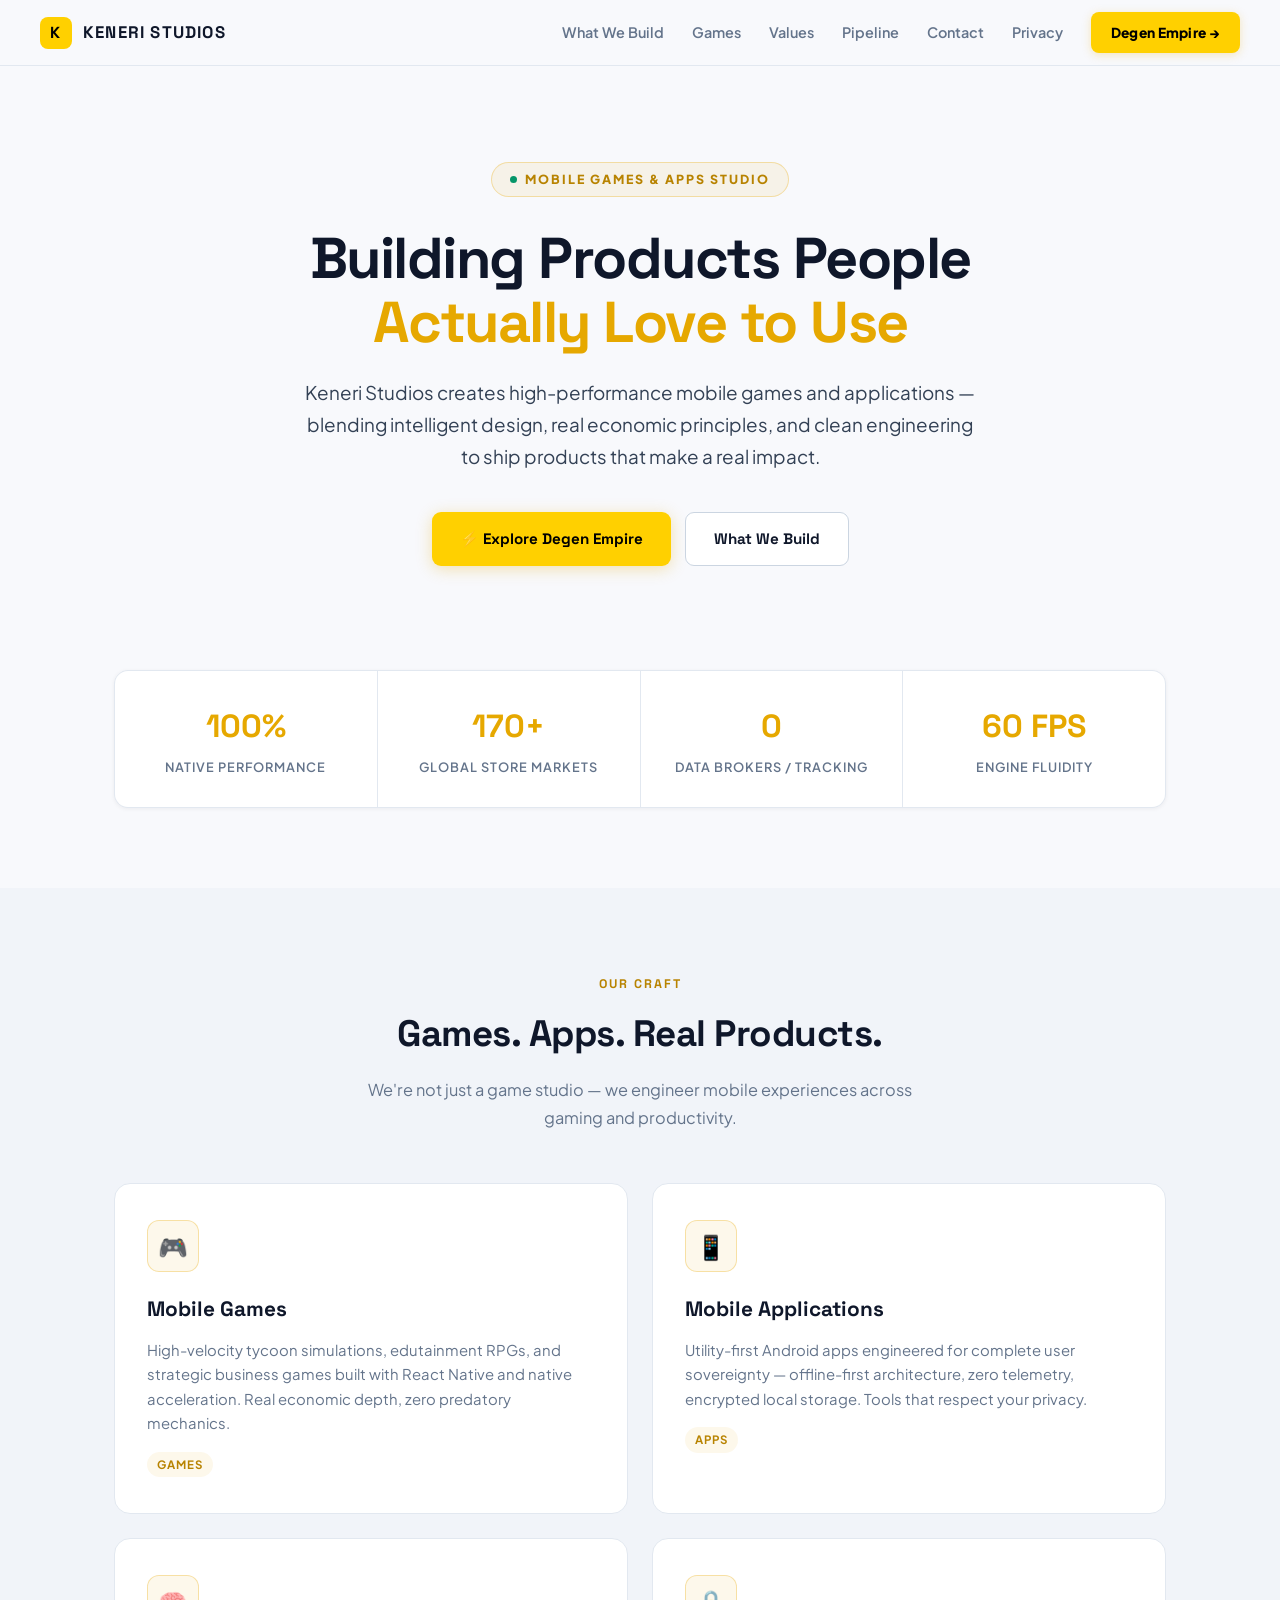
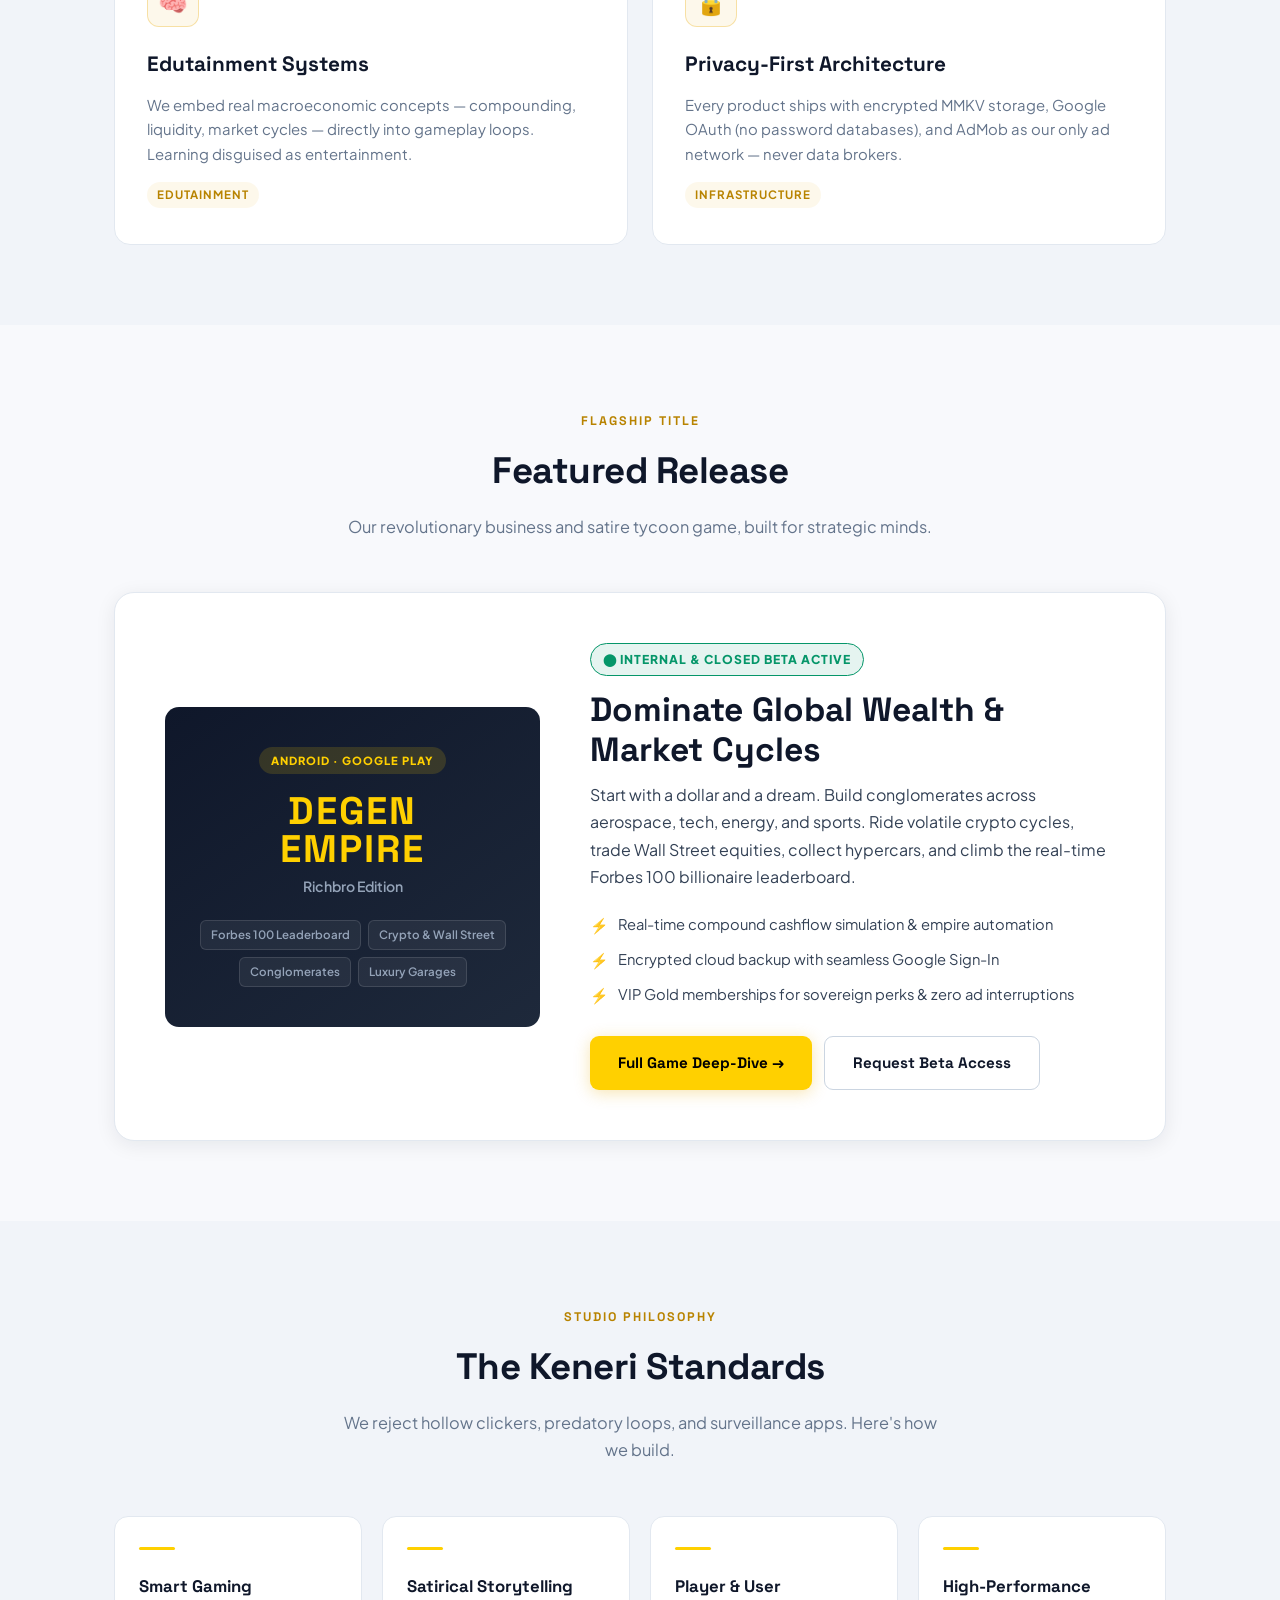
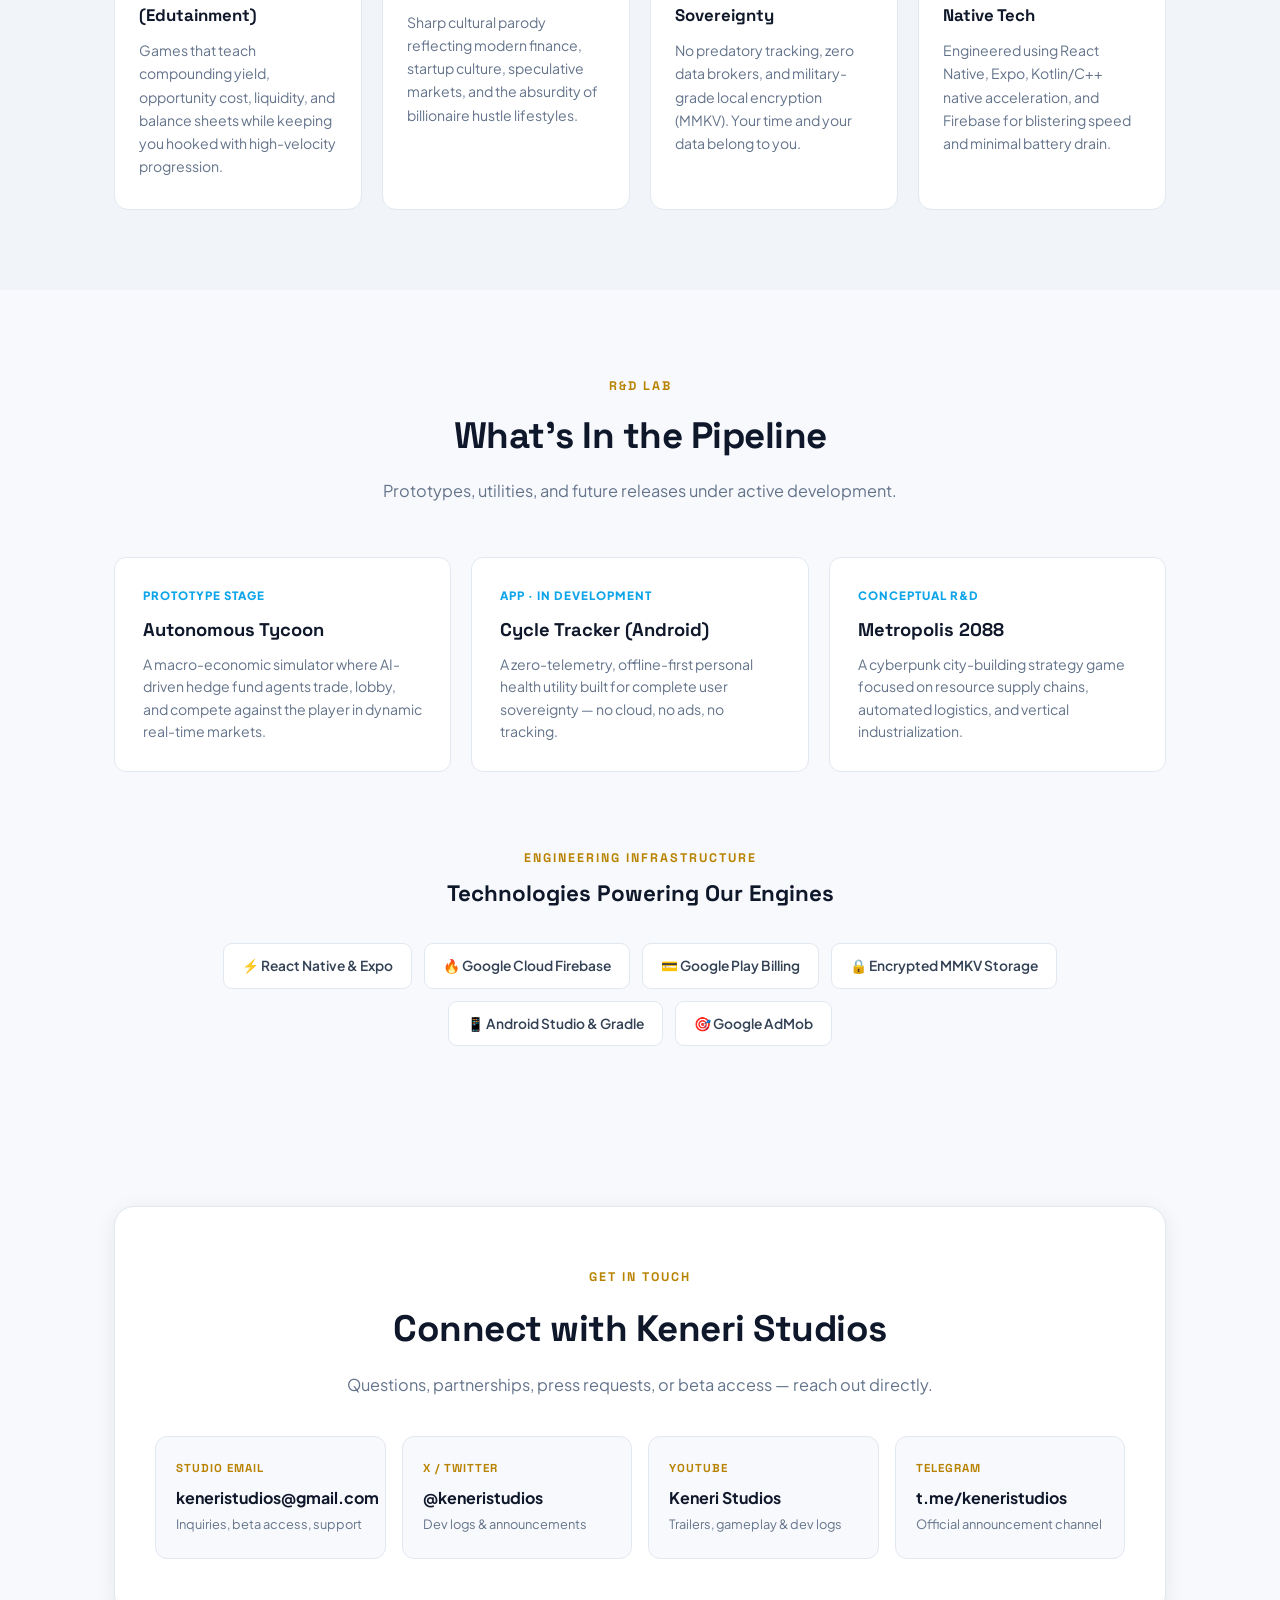
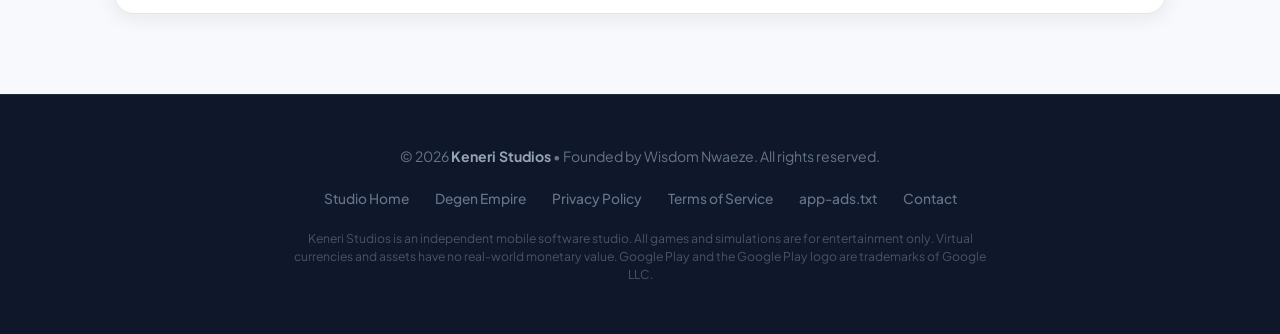
==== commit e810981c: "Redesign website to professional light theme with gold accents, update studio messaging to games and" ====
--- a/index.html
+++ b/index.html
@@ -3,888 +3,370 @@
 <head>
     <meta charset="UTF-8">
     <meta name="viewport" content="width=device-width, initial-scale=1.0">
-    <title>Keneri Studios | Next-Gen Smart Gaming & Tycoon Simulations</title>
-    <meta name="description" content="Keneri Studios architects next-generation smart games, edutainment systems, and high-velocity mobile tycoon simulations. Home of Degen Empire: Richbro Edition.">
+    <title>Keneri Studios | Mobile Games &amp; Apps Studio</title>
+    <meta name="description" content="Keneri Studios builds high-performance mobile games and applications — smart games, edutainment simulations, and utility apps engineered for real impact.">
     <link rel="preconnect" href="https://fonts.googleapis.com">
     <link rel="preconnect" href="https://fonts.gstatic.com" crossorigin>
     <link href="https://fonts.googleapis.com/css2?family=Plus+Jakarta+Sans:wght@400;500;600;700;800;900&family=Space+Grotesk:wght@500;600;700;800&display=swap" rel="stylesheet">
     <style>
         :root {
-            --bg-base: #07090e;
-            --bg-card: #0e131d;
-            --bg-card-glass: rgba(14, 19, 29, 0.75);
-            --bg-card-hover: #151d2c;
-            --canary-gold: #ffd000;
-            --canary-glow: rgba(255, 208, 0, 0.3);
-            --canary-muted: rgba(255, 208, 0, 0.12);
-            --text-main: #f0f6fc;
-            --text-muted: #8b949e;
-            --text-sub: #cbd5e1;
-            --border-color: #1e2638;
-            --border-glow: rgba(255, 208, 0, 0.25);
-            --accent-green: #00f59b;
-            --accent-cyan: #00d2ff;
-            --accent-purple: #9d4edd;
+            --bg-base:     #f8f9fc;
+            --bg-section:  #f1f4f9;
+            --bg-card:     #ffffff;
+            --gold:        #e6a800;
+            --gold-dark:   #b88300;
+            --gold-light:  #ffd000;
+            --gold-bg:     rgba(230,168,0,0.08);
+            --gold-border: rgba(230,168,0,0.3);
+            --text-main:   #0f172a;
+            --text-body:   #334155;
+            --text-muted:  #64748b;
+            --border:      #e2e8f0;
+            --border-dk:   #cbd5e1;
+            --shadow-sm:   0 1px 4px rgba(15,23,42,0.06);
+            --shadow-md:   0 4px 20px rgba(15,23,42,0.08);
+            --shadow-lg:   0 12px 40px rgba(15,23,42,0.10);
+            --green:       #059669;
+            --blue:        #0ea5e9;
         }
-
-        * { box-sizing: border-box; margin: 0; padding: 0; scroll-behavior: smooth; }
-        body {
-            font-family: 'Plus Jakarta Sans', -apple-system, BlinkMacSystemFont, 'Segoe UI', Roboto, sans-serif;
-            background-color: var(--bg-base);
-            color: var(--text-main);
-            line-height: 1.65;
-            -webkit-font-smoothing: antialiased;
-            overflow-x: hidden;
+        *{box-sizing:border-box;margin:0;padding:0;scroll-behavior:smooth}
+        body{font-family:'Plus Jakarta Sans',-apple-system,BlinkMacSystemFont,'Segoe UI',Roboto,sans-serif;background:var(--bg-base);color:var(--text-body);line-height:1.7;-webkit-font-smoothing:antialiased;overflow-x:hidden}
+
+        /* NAV */
+        nav{position:sticky;top:0;z-index:100;display:flex;justify-content:space-between;align-items:center;padding:0 40px;height:66px;background:rgba(248,249,252,0.94);backdrop-filter:blur(14px);border-bottom:1px solid var(--border)}
+        .logo{display:flex;align-items:center;gap:11px;font-size:1.05rem;font-weight:800;color:var(--text-main);text-decoration:none;letter-spacing:1.2px;font-family:'Space Grotesk',sans-serif}
+        .logo-icon{width:32px;height:32px;background:var(--gold-light);border-radius:8px;display:inline-flex;align-items:center;justify-content:center;color:#000;font-weight:900;font-size:1rem;flex-shrink:0}
+        .nav-links{display:flex;gap:28px;align-items:center}
+        .nav-links a{color:var(--text-muted);text-decoration:none;font-size:0.9rem;font-weight:600;transition:color .18s}
+        .nav-links a:hover{color:var(--text-main)}
+        .nav-cta{background:var(--gold-light);color:#000!important;padding:9px 20px;border-radius:8px;font-weight:800!important;font-size:0.86rem!important;letter-spacing:0.3px;transition:all .18s;box-shadow:0 2px 10px rgba(230,168,0,0.25)}
+        .nav-cta:hover{background:var(--gold);transform:translateY(-1px);box-shadow:0 4px 16px rgba(230,168,0,0.35)}
+
+        /* LAYOUT */
+        .container{max-width:1100px;margin:0 auto;padding:0 24px}
+        section{padding:80px 0}
+        .section-divider{background:var(--bg-section)}
+
+        /* HERO */
+        .hero{text-align:center;padding:96px 20px 72px}
+        .hero-eyebrow{display:inline-flex;align-items:center;gap:8px;background:var(--gold-bg);border:1px solid var(--gold-border);color:var(--gold-dark);padding:6px 18px;border-radius:50px;font-size:0.78rem;font-weight:800;text-transform:uppercase;letter-spacing:2px;margin-bottom:30px}
+        .dot{width:7px;height:7px;background:var(--green);border-radius:50%;display:inline-block}
+        .hero h1{font-family:'Space Grotesk',sans-serif;font-size:3.6rem;line-height:1.1;font-weight:900;color:var(--text-main);margin-bottom:22px;letter-spacing:-1.5px}
+        .hero h1 .gold{color:var(--gold)}
+        .hero p{font-size:1.18rem;color:var(--text-body);max-width:680px;margin:0 auto 40px}
+        .hero-btns{display:flex;justify-content:center;gap:14px;flex-wrap:wrap}
+
+        /* BUTTONS */
+        .btn{display:inline-flex;align-items:center;justify-content:center;gap:8px;padding:13px 28px;border-radius:9px;font-size:0.95rem;font-weight:700;text-decoration:none;transition:all .18s;cursor:pointer;font-family:'Space Grotesk',sans-serif}
+        .btn-primary{background:var(--gold-light);color:#000;box-shadow:0 3px 16px rgba(230,168,0,0.3)}
+        .btn-primary:hover{background:var(--gold);transform:translateY(-2px);box-shadow:0 6px 22px rgba(230,168,0,0.4)}
+        .btn-secondary{background:var(--bg-card);color:var(--text-main);border:1.5px solid var(--border-dk)}
+        .btn-secondary:hover{border-color:var(--gold);transform:translateY(-2px);box-shadow:var(--shadow-sm)}
+
+        /* STATS */
+        .stats-bar{display:grid;grid-template-columns:repeat(4,1fr);gap:1px;background:var(--border);border:1px solid var(--border);border-radius:14px;overflow:hidden;margin:32px 0 80px;box-shadow:var(--shadow-sm)}
+        .stat-item{background:var(--bg-card);padding:28px 20px;text-align:center}
+        .stat-item h3{font-family:'Space Grotesk',sans-serif;font-size:2rem;font-weight:800;color:var(--gold)}
+        .stat-item p{color:var(--text-muted);font-size:0.8rem;font-weight:600;text-transform:uppercase;letter-spacing:1px;margin-top:4px}
+
+        /* SECTION HEADER */
+        .section-header{text-align:center;margin-bottom:52px}
+        .section-tag{color:var(--gold-dark);font-size:0.78rem;font-weight:800;text-transform:uppercase;letter-spacing:2px;font-family:'Space Grotesk',sans-serif}
+        .section-title{font-family:'Space Grotesk',sans-serif;font-size:2.3rem;font-weight:800;color:var(--text-main);margin-top:8px;letter-spacing:-0.5px}
+        .section-desc{color:var(--text-muted);font-size:1.02rem;max-width:600px;margin:10px auto 0}
+
+        /* OFFERINGS */
+        .offerings-grid{display:grid;grid-template-columns:1fr 1fr;gap:24px}
+        .offering-card{background:var(--bg-card);border:1.5px solid var(--border);border-radius:16px;padding:36px 32px;transition:all .22s;position:relative;overflow:hidden}
+        .offering-card:hover{transform:translateY(-4px);box-shadow:var(--shadow-lg);border-color:var(--gold-border)}
+        .offering-icon{width:52px;height:52px;background:var(--gold-bg);border:1.5px solid var(--gold-border);border-radius:12px;display:flex;align-items:center;justify-content:center;font-size:1.5rem;margin-bottom:20px}
+        .offering-card h3{font-family:'Space Grotesk',sans-serif;font-size:1.3rem;font-weight:700;color:var(--text-main);margin-bottom:10px}
+        .offering-card p{color:var(--text-muted);font-size:0.93rem;line-height:1.65}
+        .offering-tag{display:inline-block;background:var(--gold-bg);color:var(--gold-dark);font-size:0.72rem;font-weight:700;padding:3px 10px;border-radius:20px;text-transform:uppercase;letter-spacing:1px;margin-top:16px}
+
+        /* GAME SPOTLIGHT */
+        .game-spotlight{background:var(--bg-card);border:1.5px solid var(--border);border-radius:20px;padding:50px;display:grid;grid-template-columns:1fr 1.4fr;gap:50px;align-items:center;box-shadow:var(--shadow-md)}
+        .game-art-box{background:linear-gradient(145deg,#0f172a 0%,#1e293b 100%);border-radius:14px;padding:40px 28px;text-align:center;display:flex;flex-direction:column;align-items:center;justify-content:center}
+        .art-platform-tag{background:rgba(255,208,0,0.15);color:var(--gold-light);font-size:0.7rem;font-weight:800;padding:4px 12px;border-radius:20px;text-transform:uppercase;letter-spacing:1px;margin-bottom:18px}
+        .game-art-title{font-family:'Space Grotesk',sans-serif;font-size:2.4rem;font-weight:900;color:var(--gold-light);line-height:1.0;letter-spacing:2px}
+        .game-art-sub{color:#94a3b8;font-size:0.88rem;margin-top:6px;font-weight:600}
+        .game-pills{display:flex;gap:7px;flex-wrap:wrap;justify-content:center;margin-top:22px}
+        .game-pill{background:rgba(255,255,255,0.06);border:1px solid rgba(255,255,255,0.12);color:#94a3b8;font-size:0.72rem;font-weight:600;padding:4px 10px;border-radius:6px}
+        .badge-live{display:inline-flex;align-items:center;gap:6px;background:rgba(5,150,105,0.1);border:1px solid var(--green);color:var(--green);font-size:0.76rem;font-weight:800;padding:5px 12px;border-radius:20px;text-transform:uppercase;letter-spacing:1px;margin-bottom:14px}
+        .game-info h3{font-family:'Space Grotesk',sans-serif;font-size:2.1rem;font-weight:900;color:var(--text-main);margin-bottom:12px;line-height:1.18}
+        .game-info>p{color:var(--text-body);font-size:1rem;margin-bottom:22px}
+        .game-features-list{list-style:none;margin-bottom:28px}
+        .game-features-list li{display:flex;align-items:flex-start;gap:10px;color:var(--text-body);font-size:0.92rem;margin-bottom:9px}
+        .game-features-list li .check{color:var(--gold);font-weight:900;margin-top:1px}
+        .game-btns{display:flex;gap:12px;flex-wrap:wrap}
+
+        /* PILLARS */
+        .pillars-grid{display:grid;grid-template-columns:repeat(4,1fr);gap:20px}
+        .pillar-card{background:var(--bg-card);border:1.5px solid var(--border);padding:30px 24px;border-radius:14px;transition:all .22s}
+        .pillar-card:hover{border-color:var(--gold-border);transform:translateY(-4px);box-shadow:var(--shadow-md)}
+        .pillar-top-bar{height:3px;background:var(--gold-light);border-radius:2px;margin-bottom:22px;width:36px}
+        .pillar-card h3{font-family:'Space Grotesk',sans-serif;font-size:1.05rem;font-weight:700;color:var(--text-main);margin-bottom:10px}
+        .pillar-card p{color:var(--text-muted);font-size:0.88rem;line-height:1.65}
+
+        /* PIPELINE */
+        .pipeline-grid{display:grid;grid-template-columns:repeat(3,1fr);gap:20px}
+        .pipeline-card{background:var(--bg-card);border:1.5px solid var(--border);padding:28px;border-radius:12px;transition:border-color .2s,box-shadow .2s}
+        .pipeline-card:hover{border-color:var(--gold-border);box-shadow:var(--shadow-sm)}
+        .pipeline-status{font-size:0.72rem;font-weight:800;text-transform:uppercase;letter-spacing:1px;color:var(--blue);margin-bottom:8px}
+        .pipeline-card h4{font-family:'Space Grotesk',sans-serif;font-size:1.15rem;font-weight:700;color:var(--text-main);margin-bottom:8px}
+        .pipeline-card p{font-size:0.88rem;color:var(--text-muted);line-height:1.6}
+
+        /* TECH */
+        .tech-grid{display:flex;justify-content:center;gap:12px;flex-wrap:wrap;margin-top:30px}
+        .tech-badge{background:var(--bg-card);border:1.5px solid var(--border);padding:10px 18px;border-radius:9px;font-size:0.86rem;font-weight:600;color:var(--text-body);display:inline-flex;align-items:center;gap:8px;transition:border-color .18s,box-shadow .18s}
+        .tech-badge:hover{border-color:var(--gold-border);box-shadow:var(--shadow-sm)}
+
+        /* CONTACT */
+        .contact-box{background:var(--bg-card);border:1.5px solid var(--border);border-radius:20px;padding:54px 40px;text-align:center;box-shadow:var(--shadow-md)}
+        .contact-grid{display:grid;grid-template-columns:repeat(auto-fit,minmax(200px,1fr));gap:16px;margin-top:38px;text-align:left}
+        .contact-item{background:var(--bg-base);border:1.5px solid var(--border);padding:22px 20px;border-radius:12px;text-decoration:none;color:var(--text-main);transition:all .18s;display:flex;flex-direction:column}
+        .contact-item:hover{border-color:var(--gold);transform:translateY(-3px);box-shadow:var(--shadow-sm)}
+        .contact-label{font-size:0.72rem;color:var(--gold-dark);text-transform:uppercase;font-weight:800;letter-spacing:1px;font-family:'Space Grotesk',sans-serif}
+        .contact-val{font-size:1rem;font-weight:700;color:var(--text-main);margin-top:5px}
+        .contact-sub{font-size:0.8rem;color:var(--text-muted);margin-top:3px}
+
+        /* FOOTER */
+        footer{background:#0f172a;border-top:1px solid #1e293b;padding:50px 20px;text-align:center;color:#64748b;font-size:0.88rem}
+        footer strong{color:#94a3b8}
+        footer a{color:var(--gold-light);text-decoration:none;transition:color .18s}
+        footer a:hover{text-decoration:underline}
+        .footer-nav{margin:18px 0}
+        .footer-nav a{margin:0 12px;color:#64748b;font-size:0.86rem;font-weight:500}
+        .footer-nav a:hover{color:var(--gold-light)}
+        .legal-notice{max-width:700px;margin:16px auto 0;font-size:0.76rem;color:#475569;line-height:1.5}
+
+        /* RESPONSIVE */
+        @media(max-width:1000px){.pillars-grid{grid-template-columns:repeat(2,1fr)}}
+        @media(max-width:900px){
+            .hero h1{font-size:2.6rem}
+            .game-spotlight{grid-template-columns:1fr;gap:28px;padding:32px}
+            .stats-bar{grid-template-columns:repeat(2,1fr)}
+            .offerings-grid{grid-template-columns:1fr}
+            .pipeline-grid{grid-template-columns:1fr}
+            nav{padding:0 20px}
+            .nav-links{display:none}
         }
-
-        /* Subtle Ambient Glow */
-        .ambient-glow {
-            position: absolute;
-            top: 0;
-            left: 50%;
-            transform: translateX(-50%);
-            width: 100%;
-            max-width: 1200px;
-            height: 500px;
-            background: radial-gradient(circle at 50% 10%, rgba(255, 208, 0, 0.08) 0%, rgba(0, 210, 255, 0.03) 40%, transparent 70%);
-            pointer-events: none;
-            z-index: 0;
-        }
-
-        /* Navigation */
-        nav {
-            position: sticky;
-            top: 0;
-            z-index: 100;
-            display: flex;
-            justify-content: space-between;
-            align-items: center;
-            padding: 16px 40px;
-            background: rgba(7, 9, 14, 0.88);
-            backdrop-filter: blur(14px);
-            border-bottom: 1px solid var(--border-color);
-        }
-
-        .logo {
-            display: flex;
-            align-items: center;
-            gap: 12px;
-            font-size: 1.2rem;
-            font-weight: 800;
-            color: var(--canary-gold);
-            text-decoration: none;
-            letter-spacing: 1.5px;
-            font-family: 'Space Grotesk', sans-serif;
-        }
-
-        .logo-icon {
-            width: 30px;
-            height: 30px;
-            background: var(--canary-gold);
-            border-radius: 7px;
-            display: inline-flex;
-            align-items: center;
-            justify-content: center;
-            color: #000;
-            font-weight: 900;
-            font-size: 0.95rem;
-            box-shadow: 0 0 16px var(--canary-glow);
-        }
-
-        .nav-links {
-            display: flex;
-            gap: 28px;
-            align-items: center;
-        }
-
-        .nav-links a {
-            color: var(--text-muted);
-            text-decoration: none;
-            font-size: 0.92rem;
-            font-weight: 600;
-            transition: color 0.2s ease;
-        }
-
-        .nav-links a:hover {
-            color: var(--canary-gold);
-        }
-
-        .nav-cta {
-            background: var(--canary-gold);
-            color: #000 !important;
-            padding: 9px 20px;
-            border-radius: 7px;
-            font-weight: 800 !important;
-            font-size: 0.88rem !important;
-            letter-spacing: 0.5px;
-            box-shadow: 0 0 15px var(--canary-glow);
-            transition: all 0.2s ease;
-        }
-
-        .nav-cta:hover {
-            transform: translateY(-2px);
-            box-shadow: 0 0 22px rgba(255, 208, 0, 0.5);
-        }
-
-        .container {
-            max-width: 1100px;
-            margin: 0 auto;
-            padding: 0 24px;
-            position: relative;
-            z-index: 1;
-        }
-
-        /* Hero Section */
-        .hero {
-            text-align: center;
-            padding: 100px 20px 70px;
-        }
-
-        .hero-badge {
-            display: inline-flex;
-            align-items: center;
-            gap: 8px;
-            background: var(--canary-muted);
-            border: 1px solid rgba(255, 208, 0, 0.35);
-            color: var(--canary-gold);
-            padding: 7px 18px;
-            border-radius: 50px;
-            font-size: 0.82rem;
-            font-weight: 700;
-            text-transform: uppercase;
-            letter-spacing: 2px;
-            margin-bottom: 28px;
-        }
-
-        .hero-badge span {
-            width: 8px;
-            height: 8px;
-            background: var(--accent-green);
-            border-radius: 50%;
-            display: inline-block;
-            box-shadow: 0 0 8px var(--accent-green);
-        }
-
-        .hero h1 {
-            font-family: 'Space Grotesk', sans-serif;
-            font-size: 3.8rem;
-            line-height: 1.12;
-            font-weight: 900;
-            margin-bottom: 24px;
-            letter-spacing: -1.5px;
-        }
-
-        .hero h1 span.highlight {
-            color: var(--canary-gold);
-            text-shadow: 0 0 40px var(--canary-glow);
-        }
-
-        .hero p {
-            font-size: 1.22rem;
-            color: var(--text-sub);
-            max-width: 720px;
-            margin: 0 auto 40px;
-            font-weight: 400;
-        }
-
-        .hero-buttons {
-            display: flex;
-            justify-content: center;
-            gap: 18px;
-            flex-wrap: wrap;
-        }
-
-        /* Buttons */
-        .btn {
-            display: inline-flex;
-            align-items: center;
-            justify-content: center;
-            gap: 10px;
-            padding: 14px 30px;
-            border-radius: 8px;
-            font-size: 0.98rem;
-            font-weight: 700;
-            text-decoration: none;
-            transition: all 0.2s ease;
-            cursor: pointer;
-            font-family: 'Space Grotesk', sans-serif;
-        }
-
-        .btn-primary {
-            background: var(--canary-gold);
-            color: #000;
-            box-shadow: 0 4px 25px var(--canary-glow);
-        }
-
-        .btn-primary:hover {
-            transform: translateY(-2px);
-            box-shadow: 0 6px 30px rgba(255, 208, 0, 0.5);
-        }
-
-        .btn-secondary {
-            background: var(--bg-card);
-            color: var(--text-main);
-            border: 1px solid var(--border-color);
-        }
-
-        .btn-secondary:hover {
-            background: var(--bg-card-hover);
-            border-color: var(--canary-gold);
-            transform: translateY(-2px);
-        }
-
-        /* Stats Bar */
-        .stats-bar {
-            display: grid;
-            grid-template-columns: repeat(4, 1fr);
-            gap: 20px;
-            background: var(--bg-card-glass);
-            border: 1px solid var(--border-color);
-            border-radius: 14px;
-            padding: 30px 20px;
-            margin: 40px 0 80px;
-            backdrop-filter: blur(10px);
-            text-align: center;
-        }
-
-        .stat-item h3 {
-            font-family: 'Space Grotesk', sans-serif;
-            font-size: 2.2rem;
-            font-weight: 800;
-            color: var(--canary-gold);
-        }
-
-        .stat-item p {
-            color: var(--text-muted);
-            font-size: 0.85rem;
-            font-weight: 600;
-            text-transform: uppercase;
-            letter-spacing: 1px;
-            margin-top: 4px;
-        }
-
-        /* Sections */
-        section {
-            padding: 70px 0;
-        }
-
-        .section-header {
-            text-align: center;
-            margin-bottom: 50px;
-        }
-
-        .section-tag {
-            color: var(--canary-gold);
-            font-size: 0.82rem;
-            font-weight: 800;
-            text-transform: uppercase;
-            letter-spacing: 2px;
-            font-family: 'Space Grotesk', sans-serif;
-        }
-
-        .section-title {
-            font-family: 'Space Grotesk', sans-serif;
-            font-size: 2.5rem;
-            font-weight: 800;
-            margin-top: 6px;
-            letter-spacing: -0.5px;
-        }
-
-        .section-desc {
-            color: var(--text-muted);
-            font-size: 1.05rem;
-            max-width: 620px;
-            margin: 10px auto 0;
-        }
-
-        /* Studio Pillars */
-        .pillars-grid {
-            display: grid;
-            grid-template-columns: repeat(auto-fit, minmax(250px, 1fr));
-            gap: 24px;
-        }
-
-        .pillar-card {
-            background: var(--bg-card);
-            border: 1px solid var(--border-color);
-            padding: 34px 28px;
-            border-radius: 14px;
-            transition: all 0.25s ease;
-            position: relative;
-            overflow: hidden;
-        }
-
-        .pillar-card::before {
-            content: '';
-            position: absolute;
-            top: 0;
-            left: 0;
-            right: 0;
-            height: 3px;
-            background: linear-gradient(90deg, transparent, var(--canary-gold), transparent);
-            opacity: 0;
-            transition: opacity 0.25s ease;
-        }
-
-        .pillar-card:hover {
-            border-color: var(--border-glow);
-            transform: translateY(-4px);
-            background: var(--bg-card-hover);
-        }
-
-        .pillar-card:hover::before {
-            opacity: 1;
-        }
-
-        .pillar-icon {
-            width: 52px;
-            height: 52px;
-            background: var(--canary-muted);
-            border: 1px solid rgba(255, 208, 0, 0.3);
-            border-radius: 10px;
-            display: flex;
-            align-items: center;
-            justify-content: center;
-            font-size: 1.5rem;
-            margin-bottom: 22px;
-        }
-
-        .pillar-card h3 {
-            font-family: 'Space Grotesk', sans-serif;
-            font-size: 1.3rem;
-            margin-bottom: 12px;
-            color: var(--text-main);
-        }
-
-        .pillar-card p {
-            color: var(--text-muted);
-            font-size: 0.93rem;
-            line-height: 1.6;
-        }
-
-        /* Flagship Game Spotlight Card */
-        .game-spotlight {
-            background: linear-gradient(145deg, #101522 0%, #090c13 100%);
-            border: 1px solid rgba(255, 208, 0, 0.3);
-            border-radius: 20px;
-            padding: 48px;
-            display: grid;
-            grid-template-columns: 1.1fr 1.3fr;
-            gap: 45px;
-            align-items: center;
-            box-shadow: 0 10px 40px rgba(0, 0, 0, 0.6);
-            position: relative;
-            overflow: hidden;
-        }
-
-        .game-art-box {
-            background: #06080d;
-            border-radius: 14px;
-            border: 1px solid var(--border-color);
-            padding: 35px 25px;
-            text-align: center;
-            display: flex;
-            flex-direction: column;
-            align-items: center;
-            justify-content: center;
-            position: relative;
-        }
-
-        .art-tag {
-            background: rgba(255, 208, 0, 0.15);
-            color: var(--canary-gold);
-            font-size: 0.72rem;
-            font-weight: 800;
-            padding: 4px 12px;
-            border-radius: 20px;
-            text-transform: uppercase;
-            letter-spacing: 1px;
-            margin-bottom: 16px;
-        }
-
-        .game-art-title {
-            font-family: 'Space Grotesk', sans-serif;
-            font-size: 2.2rem;
-            font-weight: 900;
-            color: var(--canary-gold);
-            line-height: 1.1;
-        }
-
-        .game-art-sub {
-            color: var(--text-muted);
-            font-size: 0.9rem;
-            margin-top: 6px;
-            font-weight: 600;
-        }
-
-        .game-pills {
-            display: flex;
-            gap: 8px;
-            flex-wrap: wrap;
-            justify-content: center;
-            margin-top: 24px;
-        }
-
-        .game-pill {
-            background: #141b28;
-            border: 1px solid #232b3e;
-            color: #ccd5e1;
-            font-size: 0.75rem;
-            font-weight: 600;
-            padding: 4px 10px;
-            border-radius: 6px;
-        }
-
-        .badge-live {
-            display: inline-flex;
-            align-items: center;
-            gap: 6px;
-            background: rgba(0, 245, 155, 0.12);
-            border: 1px solid var(--accent-green);
-            color: var(--accent-green);
-            font-size: 0.78rem;
-            font-weight: 800;
-            padding: 5px 12px;
-            border-radius: 20px;
-            text-transform: uppercase;
-            letter-spacing: 1px;
-            margin-bottom: 14px;
-        }
-
-        .game-info h3 {
-            font-family: 'Space Grotesk', sans-serif;
-            font-size: 2.3rem;
-            font-weight: 900;
-            margin-bottom: 14px;
-            line-height: 1.15;
-        }
-
-        .game-info p {
-            color: var(--text-sub);
-            font-size: 1.02rem;
-            margin-bottom: 24px;
-        }
-
-        .game-features-list {
-            list-style: none;
-            margin-bottom: 30px;
-        }
-
-        .game-features-list li {
-            display: flex;
-            align-items: center;
-            gap: 10px;
-            color: #d1d9e0;
-            font-size: 0.92rem;
-            margin-bottom: 10px;
-        }
-
-        .game-features-list li span {
-            color: var(--canary-gold);
-            font-weight: 800;
-        }
-
-        /* Innovation Lab / Pipeline */
-        .pipeline-grid {
-            display: grid;
-            grid-template-columns: repeat(auto-fit, minmax(300px, 1fr));
-            gap: 22px;
-        }
-
-        .pipeline-card {
-            background: var(--bg-card);
-            border: 1px solid var(--border-color);
-            padding: 28px;
-            border-radius: 12px;
-            transition: border-color 0.2s ease;
-        }
-
-        .pipeline-card:hover {
-            border-color: #34425e;
-        }
-
-        .pipeline-status {
-            font-size: 0.75rem;
-            font-weight: 800;
-            text-transform: uppercase;
-            letter-spacing: 1px;
-            color: var(--accent-cyan);
-            margin-bottom: 8px;
-        }
-
-        .pipeline-card h4 {
-            font-family: 'Space Grotesk', sans-serif;
-            font-size: 1.25rem;
-            font-weight: 700;
-            margin-bottom: 8px;
-        }
-
-        .pipeline-card p {
-            font-size: 0.88rem;
-            color: var(--text-muted);
-            line-height: 1.55;
-        }
-
-        /* Tech Stack */
-        .tech-grid {
-            display: flex;
-            justify-content: center;
-            gap: 16px;
-            flex-wrap: wrap;
-            margin-top: 25px;
-        }
-
-        .tech-badge {
-            background: #0f1420;
-            border: 1px solid var(--border-color);
-            padding: 10px 20px;
-            border-radius: 8px;
-            font-size: 0.88rem;
-            font-weight: 600;
-            color: #ccd5e1;
-            display: inline-flex;
-            align-items: center;
-            gap: 8px;
-        }
-
-        /* Contact Box */
-        .contact-box {
-            background: linear-gradient(145deg, var(--bg-card) 0%, #0b0f17 100%);
-            border: 1px solid var(--border-color);
-            border-radius: 18px;
-            padding: 50px 35px;
-            text-align: center;
-        }
-
-        .contact-grid {
-            display: grid;
-            grid-template-columns: repeat(auto-fit, minmax(220px, 1fr));
-            gap: 18px;
-            margin-top: 35px;
-            text-align: left;
-        }
-
-        .contact-item {
-            background: #070a10;
-            border: 1px solid var(--border-color);
-            padding: 22px;
-            border-radius: 10px;
-            text-decoration: none;
-            color: var(--text-main);
-            transition: all 0.2s ease;
-            display: flex;
-            flex-direction: column;
-        }
-
-        .contact-item:hover {
-            border-color: var(--canary-gold);
-            transform: translateY(-3px);
-        }
-
-        .contact-item-label {
-            font-size: 0.75rem;
-            color: var(--canary-gold);
-            text-transform: uppercase;
-            font-weight: 800;
-            letter-spacing: 1px;
-            font-family: 'Space Grotesk', sans-serif;
-        }
-
-        .contact-item-val {
-            font-size: 1.05rem;
-            font-weight: 700;
-            margin-top: 6px;
-        }
-
-        .contact-item-sub {
-            font-size: 0.82rem;
-            color: var(--text-muted);
-            margin-top: 3px;
-        }
-
-        /* Footer */
-        footer {
-            border-top: 1px solid var(--border-color);
-            padding: 50px 20px;
-            text-align: center;
-            color: var(--text-muted);
-            font-size: 0.9rem;
-            margin-top: 80px;
-            background: #05070a;
-        }
-
-        footer a {
-            color: var(--canary-gold);
-            text-decoration: none;
-            transition: color 0.2s;
-        }
-
-        footer a:hover {
-            text-decoration: underline;
-        }
-
-        .footer-nav {
-            margin: 20px 0;
-        }
-
-        .footer-nav a {
-            margin: 0 14px;
-            color: var(--text-muted);
-            font-size: 0.88rem;
-            font-weight: 500;
-        }
-
-        .footer-nav a:hover {
-            color: var(--canary-gold);
-        }
-
-        .legal-notice {
-            max-width: 680px;
-            margin: 20px auto 0;
-            font-size: 0.78rem;
-            color: #64748b;
-            line-height: 1.5;
-        }
-
-        @media (max-width: 900px) {
-            .hero h1 { font-size: 2.8rem; }
-            .game-spotlight { grid-template-columns: 1fr; gap: 30px; padding: 30px; }
-            .stats-bar { grid-template-columns: repeat(2, 1fr); }
-            nav { padding: 16px 20px; }
-            .nav-links { display: none; }
-        }
-
-        @media (max-width: 600px) {
-            .hero h1 { font-size: 2.3rem; }
-            .stats-bar { grid-template-columns: 1fr; }
+        @media(max-width:600px){
+            .hero h1{font-size:2.1rem}
+            .stats-bar{grid-template-columns:1fr 1fr}
+            .pillars-grid{grid-template-columns:1fr}
+            .section-title{font-size:1.9rem}
         }
     </style>
 </head>
 <body>
 
-    <div class="ambient-glow"></div>
-
-    <!-- Navigation -->
-    <nav>
-        <a href="index.html" class="logo">
-            <span class="logo-icon">K</span>
-            KENERI STUDIOS
-        </a>
-        <div class="nav-links">
-            <a href="#games">Games</a>
-            <a href="#philosophy">Principles</a>
-            <a href="#lab">R&D Lab</a>
-            <a href="#contact">Contact</a>
-            <a href="privacy-policy.html">Privacy</a>
-            <a href="terms.html">Terms</a>
-            <a href="degen-empire.html" class="nav-cta">Degen Empire &rarr;</a>
-        </div>
-    </nav>
-
-    <div class="container">
-
-        <!-- Hero Section -->
-        <div class="hero">
-            <div class="hero-badge">
-                <span></span> Smart Gaming &bull; Native Tycoon Simulations
+<nav>
+    <a href="index.html" class="logo">
+        <span class="logo-icon">K</span>
+        KENERI STUDIOS
+    </a>
+    <div class="nav-links">
+        <a href="#what-we-build">What We Build</a>
+        <a href="#games">Games</a>
+        <a href="#philosophy">Values</a>
+        <a href="#lab">Pipeline</a>
+        <a href="#contact">Contact</a>
+        <a href="privacy-policy.html">Privacy</a>
+        <a href="degen-empire.html" class="nav-cta">Degen Empire &rarr;</a>
+    </div>
+</nav>
+
+<div class="container">
+    <div class="hero">
+        <div class="hero-eyebrow">
+            <span class="dot"></span>
+            Mobile Games &amp; Apps Studio
+        </div>
+        <h1>Building Products People<br><span class="gold">Actually Love to Use</span></h1>
+        <p>Keneri Studios creates high-performance mobile games and applications — blending intelligent design, real economic principles, and clean engineering to ship products that make a real impact.</p>
+        <div class="hero-btns">
+            <a href="degen-empire.html" class="btn btn-primary">&#9889; Explore Degen Empire</a>
+            <a href="#what-we-build" class="btn btn-secondary">What We Build</a>
+        </div>
+    </div>
+
+    <div class="stats-bar">
+        <div class="stat-item"><h3>100%</h3><p>Native Performance</p></div>
+        <div class="stat-item"><h3>170+</h3><p>Global Store Markets</p></div>
+        <div class="stat-item"><h3>0</h3><p>Data Brokers / Tracking</p></div>
+        <div class="stat-item"><h3>60 FPS</h3><p>Engine Fluidity</p></div>
+    </div>
+</div>
+
+<!-- What We Build -->
+<div class="section-divider">
+<div class="container">
+<section id="what-we-build">
+    <div class="section-header">
+        <span class="section-tag">Our Craft</span>
+        <h2 class="section-title">Games. Apps. Real Products.</h2>
+        <p class="section-desc">We're not just a game studio &mdash; we engineer mobile experiences across gaming and productivity.</p>
+    </div>
+    <div class="offerings-grid">
+        <div class="offering-card">
+            <div class="offering-icon">&#127918;</div>
+            <h3>Mobile Games</h3>
+            <p>High-velocity tycoon simulations, edutainment RPGs, and strategic business games built with React Native and native acceleration. Real economic depth, zero predatory mechanics.</p>
+            <span class="offering-tag">Games</span>
+        </div>
+        <div class="offering-card">
+            <div class="offering-icon">&#128241;</div>
+            <h3>Mobile Applications</h3>
+            <p>Utility-first Android apps engineered for complete user sovereignty &mdash; offline-first architecture, zero telemetry, encrypted local storage. Tools that respect your privacy.</p>
+            <span class="offering-tag">Apps</span>
+        </div>
+        <div class="offering-card">
+            <div class="offering-icon">&#129504;</div>
+            <h3>Edutainment Systems</h3>
+            <p>We embed real macroeconomic concepts &mdash; compounding, liquidity, market cycles &mdash; directly into gameplay loops. Learning disguised as entertainment.</p>
+            <span class="offering-tag">Edutainment</span>
+        </div>
+        <div class="offering-card">
+            <div class="offering-icon">&#128274;</div>
+            <h3>Privacy-First Architecture</h3>
+            <p>Every product ships with encrypted MMKV storage, Google OAuth (no password databases), and AdMob as our only ad network &mdash; never data brokers.</p>
+            <span class="offering-tag">Infrastructure</span>
+        </div>
+    </div>
+</section>
+</div>
+</div>
+
+<div class="container">
+<!-- Flagship Game -->
+<section id="games">
+    <div class="section-header">
+        <span class="section-tag">Flagship Title</span>
+        <h2 class="section-title">Featured Release</h2>
+        <p class="section-desc">Our revolutionary business and satire tycoon game, built for strategic minds.</p>
+    </div>
+    <div class="game-spotlight">
+        <div class="game-art-box">
+            <span class="art-platform-tag">Android &middot; Google Play</span>
+            <div class="game-art-title">DEGEN<br>EMPIRE</div>
+            <div class="game-art-sub">Richbro Edition</div>
+            <div class="game-pills">
+                <span class="game-pill">Forbes 100 Leaderboard</span>
+                <span class="game-pill">Crypto &amp; Wall Street</span>
+                <span class="game-pill">Conglomerates</span>
+                <span class="game-pill">Luxury Garages</span>
             </div>
-            <h1>Architecting High-Velocity<br><span class="highlight">Tycoon Simulators</span> & Edutainment</h1>
-            <p>Keneri Studios merges real economic principles, satirical storytelling, and hyper-optimized native mobile architecture to create gaming experiences you actually learn from.</p>
-            <div class="hero-buttons">
-                <a href="degen-empire.html" class="btn btn-primary">⚡ Explore Degen Empire</a>
-                <a href="#philosophy" class="btn btn-secondary">Our Principles</a>
+        </div>
+        <div class="game-info">
+            <span class="badge-live">&#11044; Internal &amp; Closed Beta Active</span>
+            <h3>Dominate Global Wealth &amp; Market Cycles</h3>
+            <p>Start with a dollar and a dream. Build conglomerates across aerospace, tech, energy, and sports. Ride volatile crypto cycles, trade Wall Street equities, collect hypercars, and climb the real-time Forbes 100 billionaire leaderboard.</p>
+            <ul class="game-features-list">
+                <li><span class="check">&#9889;</span> Real-time compound cashflow simulation &amp; empire automation</li>
+                <li><span class="check">&#9889;</span> Encrypted cloud backup with seamless Google Sign-In</li>
+                <li><span class="check">&#9889;</span> VIP Gold memberships for sovereign perks &amp; zero ad interruptions</li>
+            </ul>
+            <div class="game-btns">
+                <a href="degen-empire.html" class="btn btn-primary">Full Game Deep-Dive &rarr;</a>
+                <a href="mailto:keneristudios@gmail.com?subject=Degen%20Empire%20Closed%20Beta%20Access" class="btn btn-secondary">Request Beta Access</a>
             </div>
         </div>
-
-        <!-- Stats Counter -->
-        <div class="stats-bar">
-            <div class="stat-item">
-                <h3>100%</h3>
-                <p>Native Performance</p>
-            </div>
-            <div class="stat-item">
-                <h3>170+</h3>
-                <p>Global Store Markets</p>
-            </div>
-            <div class="stat-item">
-                <h3>0</h3>
-                <p>Data Brokers / Tracking</p>
-            </div>
-            <div class="stat-item">
-                <h3>60 FPS</h3>
-                <p>Engine Fluidity</p>
-            </div>
-        </div>
-
-        <!-- Featured Flagship: Degen Empire -->
-        <section id="games">
-            <div class="section-header">
-                <span class="section-tag">Flagship Title</span>
-                <h2 class="section-title">Featured Release</h2>
-                <p class="section-desc">Our revolutionary business and satire tycoon game built for strategic minds.</p>
-            </div>
-
-            <div class="game-spotlight">
-                <div class="game-art-box">
-                    <span class="art-tag">Android / Google Play</span>
-                    <div class="game-art-title">DEGEN<br>EMPIRE</div>
-                    <div class="game-art-sub">Richbro Edition</div>
-                    <div class="game-pills">
-                        <span class="game-pill">Forbes 100 Leaderboard</span>
-                        <span class="game-pill">Crypto & Wall Street</span>
-                        <span class="game-pill">Conglomerates</span>
-                        <span class="game-pill">Luxury Garages</span>
-                    </div>
-                </div>
-
-                <div class="game-info">
-                    <span class="badge-live">● Internal & Closed Beta Active</span>
-                    <h3>Dominate Global Wealth & Market Cycles</h3>
-                    <p>Start with a dollar and a dream. Build conglomerates across aerospace, tech, energy, and sports. Ride volatile crypto cycles, trade Wall Street equities, collect hypercars, and climb the real-time Forbes 100 billionaire leaderboard.</p>
-                    
-                    <ul class="game-features-list">
-                        <li><span>⚡</span> Real-time compound cashflow simulation & empire automation</li>
-                        <li><span>⚡</span> Encrypted cloud backup with seamless Google Sign-In</li>
-                        <li><span>⚡</span> VIP Gold memberships for sovereign perks & zero ad interruptions</li>
-                    </ul>
-
-                    <div>
-                        <a href="degen-empire.html" class="btn btn-primary">Full Game Deep-Dive &rarr;</a>
-                        <a href="mailto:keneristudios@gmail.com?subject=Degen%20Empire%20Closed%20Beta%20Access" class="btn btn-secondary" style="margin-left: 10px;">Request Beta Access</a>
-                    </div>
-                </div>
-            </div>
-        </section>
-
-        <!-- Studio Pillars -->
-        <section id="philosophy">
-            <div class="section-header">
-                <span class="section-tag">Studio Philosophy</span>
-                <h2 class="section-title">The Keneri Standards</h2>
-                <p class="section-desc">We reject hollow clickers and predatory game loops. Here is how we build.</p>
-            </div>
-
-            <div class="pillars-grid">
-                <div class="pillar-card">
-                    <div class="pillar-icon">🧠</div>
-                    <h3>Smart Gaming (Edutainment)</h3>
-                    <p>Games that teach compounding yield, opportunity cost, liquidity, and balance sheets while entertaining you with hyper-engaging progression.</p>
-                </div>
-
-                <div class="pillar-card">
-                    <div class="pillar-icon">🎭</div>
-                    <h3>Satirical Storytelling</h3>
-                    <p>Sharp cultural parody reflecting modern finance, startup culture, speculative markets, and the absurdity of billionaire hustle lifestyles.</p>
-                </div>
-
-                <div class="pillar-card">
-                    <div class="pillar-icon">🛡️</div>
-                    <h3>Player Sovereignty & Privacy</h3>
-                    <p>No predatory tracking, zero data brokers, and military-grade local encryption (MMKV). You own your time and your data.</p>
-                </div>
-
-                <div class="pillar-card">
-                    <div class="pillar-icon">⚡</div>
-                    <h3>High-Performance Native Tech</h3>
-                    <p>Engineered using React Native, Expo, Kotlin/C++ native acceleration, and Firebase for blistering speed and minimal battery drain.</p>
-                </div>
-            </div>
-        </section>
-
-        <!-- Pipeline / Lab -->
-        <section id="lab">
-            <div class="section-header">
-                <span class="section-tag">R&D Lab</span>
-                <h2 class="section-title">Experimental Pipeline</h2>
-                <p class="section-desc">Prototypes, utilities, and future releases currently under active development.</p>
-            </div>
-
-            <div class="pipeline-grid">
-                <div class="pipeline-card">
-                    <div class="pipeline-status">Prototype Stage</div>
-                    <h4>Autonomous Tycoon</h4>
-                    <p>A macro-economic simulator where AI-driven hedge fund agents trade, lobby, and compete against the player in dynamic real-time markets.</p>
-                </div>
-
-                <div class="pipeline-card">
-                    <div class="pipeline-status">Utility Tool</div>
-                    <h4>Cycle Tracker (Android)</h4>
-                    <p>An absolute zero-telemetry, offline-first personal health tracking utility built for complete user sovereignty.</p>
-                </div>
-
-                <div class="pipeline-card">
-                    <div class="pipeline-status">Conceptual R&D</div>
-                    <h4>Metropolis 2088</h4>
-                    <p>A cyberpunk city-building strategy game focusing on resource supply chains, automated logistics, and vertical industrialization.</p>
-                </div>
-            </div>
-
-            <div class="section-header" style="margin-top: 60px; margin-bottom: 20px;">
-                <span class="section-tag">Engineering Infrastructure</span>
-                <h3 style="font-size: 1.4rem; font-weight: 700; margin-top: 6px;">Technologies Powering Our Engines</h3>
-            </div>
-            <div class="tech-grid">
-                <span class="tech-badge">⚡ React Native & Expo</span>
-                <span class="tech-badge">🔥 Google Cloud Firebase & Firestore</span>
-                <span class="tech-badge">💳 Google Play Billing (IAP)</span>
-                <span class="tech-badge">🔒 Encrypted MMKV Storage</span>
-                <span class="tech-badge">📱 Android Studio & Gradle</span>
-                <span class="tech-badge">🎯 Google Mobile Ads (AdMob)</span>
-            </div>
-        </section>
-
-        <!-- Contact & Community Hub -->
-        <section id="contact">
-            <div class="contact-box">
-                <span class="section-tag">Get in Touch</span>
-                <h2 class="section-title" style="margin-top: 8px;">Connect with Keneri Studios</h2>
-                <p class="section-desc">Have a question, feedback, partnership inquiry, or press request? Reach out directly.</p>
-
-                <div class="contact-grid">
-                    <a href="mailto:keneristudios@gmail.com" class="contact-item">
-                        <span class="contact-item-label">Direct Studio Desk</span>
-                        <span class="contact-item-val">keneristudios@gmail.com</span>
-                        <span class="contact-item-sub">Inquiries, closed beta, support</span>
-                    </a>
-
-                    <a href="https://x.com/keneristudios" target="_blank" rel="noopener" class="contact-item">
-                        <span class="contact-item-label">X / Twitter</span>
-                        <span class="contact-item-val">@keneristudios</span>
-                        <span class="contact-item-sub">Game development logs & updates</span>
-                    </a>
-
-                    <a href="https://www.youtube.com/channel/UCltBeX0w3kPOQyBO6ihvtqg" target="_blank" rel="noopener" class="contact-item">
-                        <span class="contact-item-label">YouTube</span>
-                        <span class="contact-item-val">Keneri Studios</span>
-                        <span class="contact-item-sub">Trailers, gameplay & dev logs</span>
-                    </a>
-
-                    <a href="https://t.me/keneristudios" target="_blank" rel="noopener" class="contact-item">
-                        <span class="contact-item-label">Telegram</span>
-                        <span class="contact-item-val">t.me/keneristudios</span>
-                        <span class="contact-item-sub">Official announcement channel</span>
-                    </a>
-                </div>
-            </div>
-        </section>
-
-        <!-- Footer -->
-        <footer>
-            <p>&copy; 2026 <strong>Keneri Studios</strong> &bull; Founded by Wisdom Nwaeze. All rights reserved.</p>
-            <div class="footer-nav">
-                <a href="index.html">Studio Home</a>
-                <a href="degen-empire.html">Degen Empire</a>
-                <a href="privacy-policy.html">Privacy Policy</a>
-                <a href="terms.html">Terms of Service</a>
-                <a href="app-ads.txt">app-ads.txt</a>
-                <a href="mailto:keneristudios@gmail.com">Contact</a>
-            </div>
-            <p class="legal-notice">
-                Disclaimer: All games and software produced by Keneri Studios (including Degen Empire: Richbro Edition) are satirical simulations created for entertainment and edutainment. Virtual currencies, assets, stocks, and crypto representations have zero real-world monetary value and cannot be redeemed for legal tender.
-            </p>
-        </footer>
-
-    </div>
+    </div>
+</section>
+</div>
+
+<!-- Studio Values -->
+<div class="section-divider">
+<div class="container">
+<section id="philosophy">
+    <div class="section-header">
+        <span class="section-tag">Studio Philosophy</span>
+        <h2 class="section-title">The Keneri Standards</h2>
+        <p class="section-desc">We reject hollow clickers, predatory loops, and surveillance apps. Here's how we build.</p>
+    </div>
+    <div class="pillars-grid">
+        <div class="pillar-card"><div class="pillar-top-bar"></div><h3>Smart Gaming (Edutainment)</h3><p>Games that teach compounding yield, opportunity cost, liquidity, and balance sheets while keeping you hooked with high-velocity progression.</p></div>
+        <div class="pillar-card"><div class="pillar-top-bar"></div><h3>Satirical Storytelling</h3><p>Sharp cultural parody reflecting modern finance, startup culture, speculative markets, and the absurdity of billionaire hustle lifestyles.</p></div>
+        <div class="pillar-card"><div class="pillar-top-bar"></div><h3>Player &amp; User Sovereignty</h3><p>No predatory tracking, zero data brokers, and military-grade local encryption (MMKV). Your time and your data belong to you.</p></div>
+        <div class="pillar-card"><div class="pillar-top-bar"></div><h3>High-Performance Native Tech</h3><p>Engineered using React Native, Expo, Kotlin/C++ native acceleration, and Firebase for blistering speed and minimal battery drain.</p></div>
+    </div>
+</section>
+</div>
+</div>
+
+<div class="container">
+<!-- R&D Pipeline -->
+<section id="lab">
+    <div class="section-header">
+        <span class="section-tag">R&amp;D Lab</span>
+        <h2 class="section-title">What's In the Pipeline</h2>
+        <p class="section-desc">Prototypes, utilities, and future releases under active development.</p>
+    </div>
+    <div class="pipeline-grid">
+        <div class="pipeline-card"><div class="pipeline-status">Prototype Stage</div><h4>Autonomous Tycoon</h4><p>A macro-economic simulator where AI-driven hedge fund agents trade, lobby, and compete against the player in dynamic real-time markets.</p></div>
+        <div class="pipeline-card"><div class="pipeline-status">App &middot; In Development</div><h4>Cycle Tracker (Android)</h4><p>A zero-telemetry, offline-first personal health utility built for complete user sovereignty &mdash; no cloud, no ads, no tracking.</p></div>
+        <div class="pipeline-card"><div class="pipeline-status">Conceptual R&amp;D</div><h4>Metropolis 2088</h4><p>A cyberpunk city-building strategy game focused on resource supply chains, automated logistics, and vertical industrialization.</p></div>
+    </div>
+
+    <div class="section-header" style="margin-top:70px;margin-bottom:10px;">
+        <span class="section-tag">Engineering Infrastructure</span>
+        <h3 style="font-family:'Space Grotesk',sans-serif;font-size:1.4rem;font-weight:700;color:var(--text-main);margin-top:6px;">Technologies Powering Our Engines</h3>
+    </div>
+    <div class="tech-grid">
+        <span class="tech-badge">&#9889; React Native &amp; Expo</span>
+        <span class="tech-badge">&#128293; Google Cloud Firebase</span>
+        <span class="tech-badge">&#128179; Google Play Billing</span>
+        <span class="tech-badge">&#128274; Encrypted MMKV Storage</span>
+        <span class="tech-badge">&#128241; Android Studio &amp; Gradle</span>
+        <span class="tech-badge">&#127919; Google AdMob</span>
+    </div>
+</section>
+
+<!-- Contact -->
+<section id="contact">
+    <div class="contact-box">
+        <span class="section-tag">Get in Touch</span>
+        <h2 class="section-title" style="margin-top:10px;">Connect with Keneri Studios</h2>
+        <p class="section-desc">Questions, partnerships, press requests, or beta access &mdash; reach out directly.</p>
+        <div class="contact-grid">
+            <a href="mailto:keneristudios@gmail.com" class="contact-item">
+                <span class="contact-label">Studio Email</span>
+                <span class="contact-val">keneristudios@gmail.com</span>
+                <span class="contact-sub">Inquiries, beta access, support</span>
+            </a>
+            <a href="https://x.com/keneristudios" target="_blank" rel="noopener" class="contact-item">
+                <span class="contact-label">X / Twitter</span>
+                <span class="contact-val">@keneristudios</span>
+                <span class="contact-sub">Dev logs &amp; announcements</span>
+            </a>
+            <a href="https://www.youtube.com/channel/UCltBeX0w3kPOQyBO6ihvtqg" target="_blank" rel="noopener" class="contact-item">
+                <span class="contact-label">YouTube</span>
+                <span class="contact-val">Keneri Studios</span>
+                <span class="contact-sub">Trailers, gameplay &amp; dev logs</span>
+            </a>
+            <a href="https://t.me/keneristudios" target="_blank" rel="noopener" class="contact-item">
+                <span class="contact-label">Telegram</span>
+                <span class="contact-val">t.me/keneristudios</span>
+                <span class="contact-sub">Official announcement channel</span>
+            </a>
+        </div>
+    </div>
+</section>
+</div>
+
+<footer>
+    <p>&copy; 2026 <strong>Keneri Studios</strong> &bull; Founded by Wisdom Nwaeze. All rights reserved.</p>
+    <div class="footer-nav">
+        <a href="index.html">Studio Home</a>
+        <a href="degen-empire.html">Degen Empire</a>
+        <a href="privacy-policy.html">Privacy Policy</a>
+        <a href="terms.html">Terms of Service</a>
+        <a href="app-ads.txt">app-ads.txt</a>
+        <a href="mailto:keneristudios@gmail.com">Contact</a>
+    </div>
+    <p class="legal-notice">Keneri Studios is an independent mobile software studio. All games and simulations are for entertainment only. Virtual currencies and assets have no real-world monetary value. Google Play and the Google Play logo are trademarks of Google LLC.</p>
+</footer>
 
 </body>
 </html>
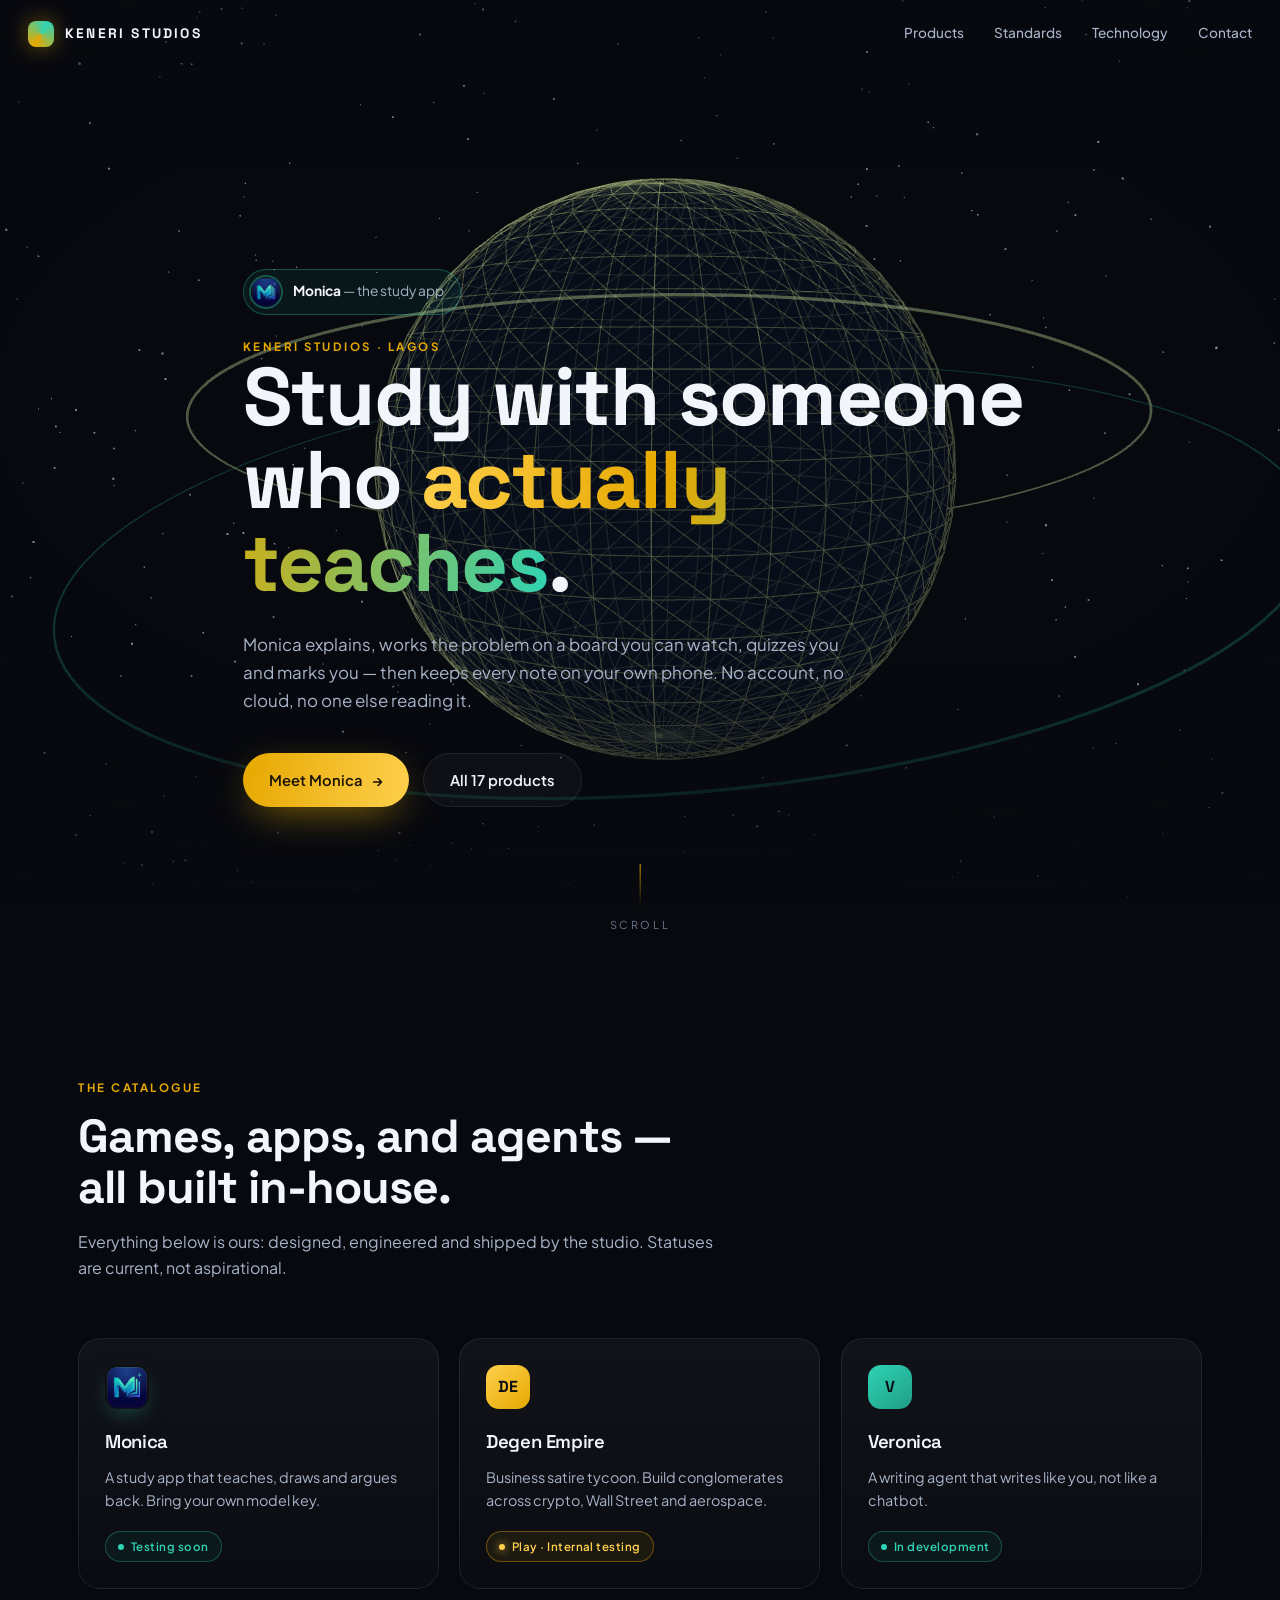
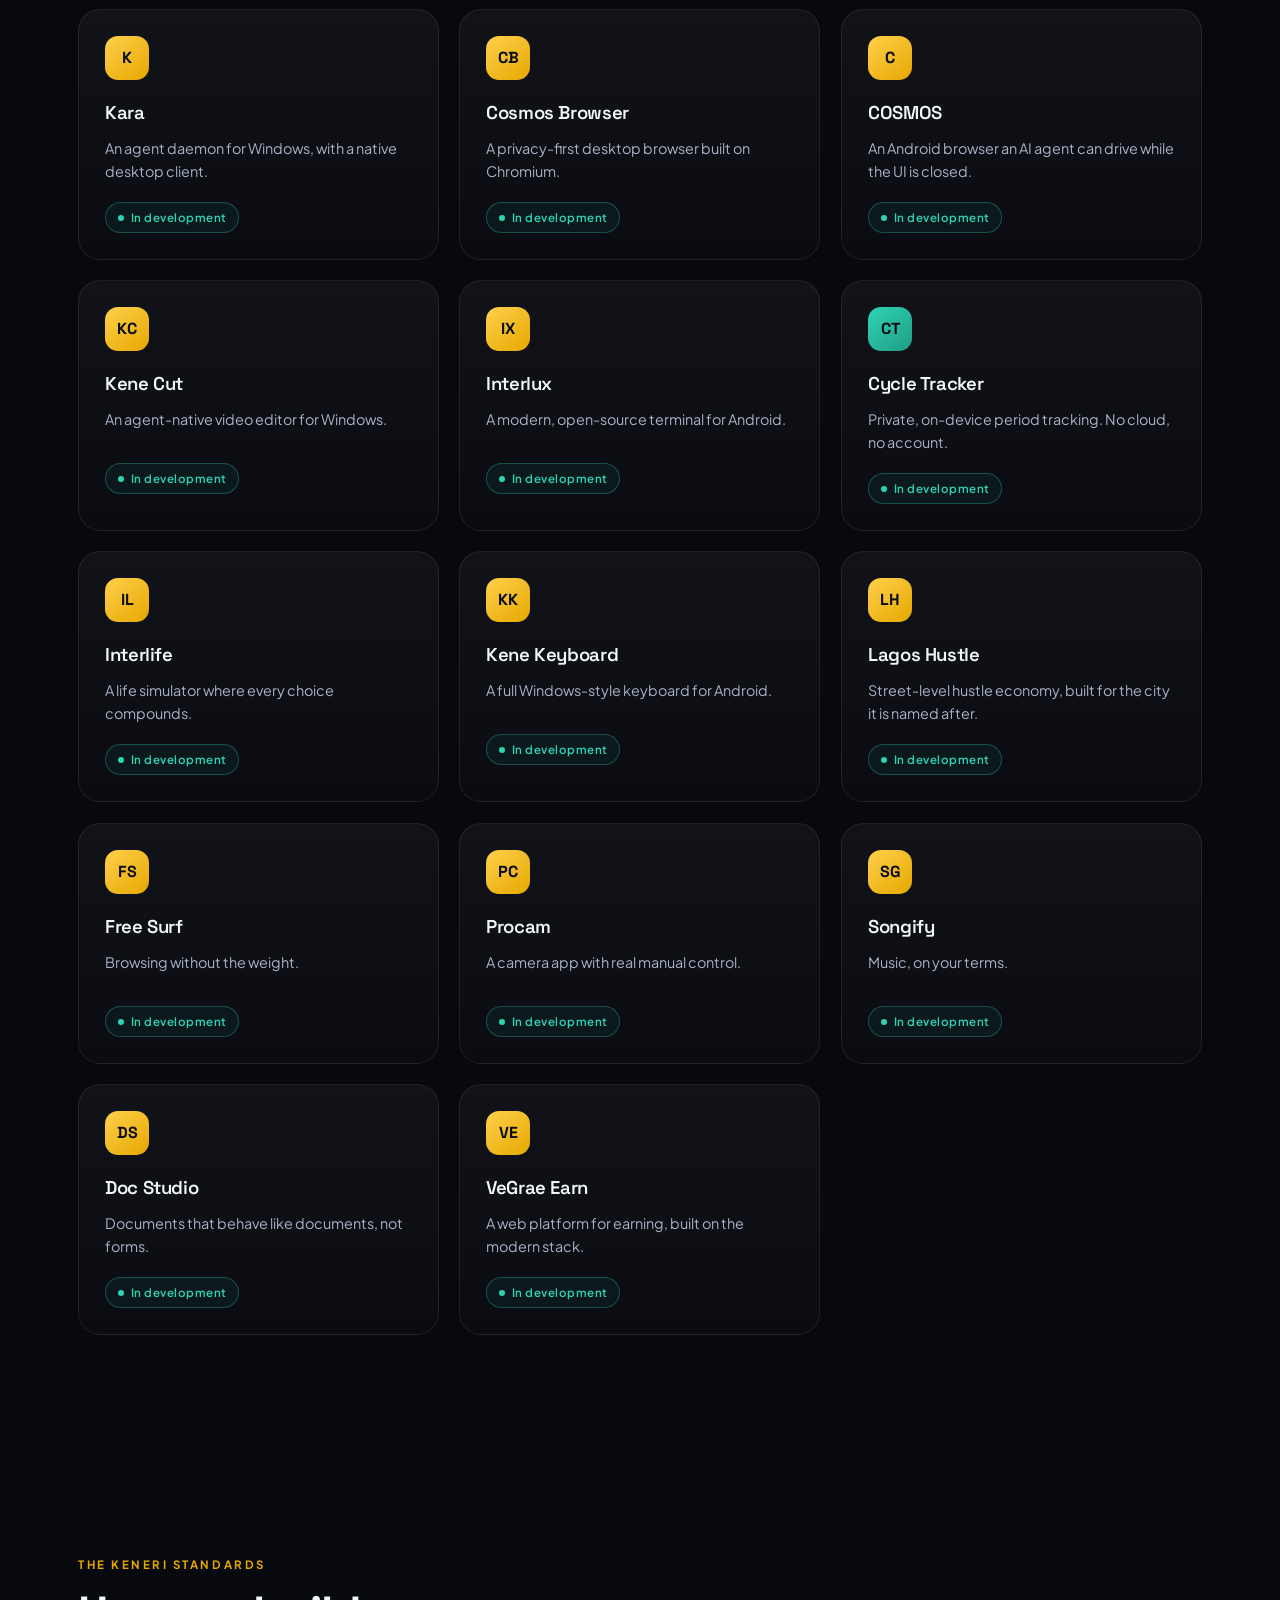
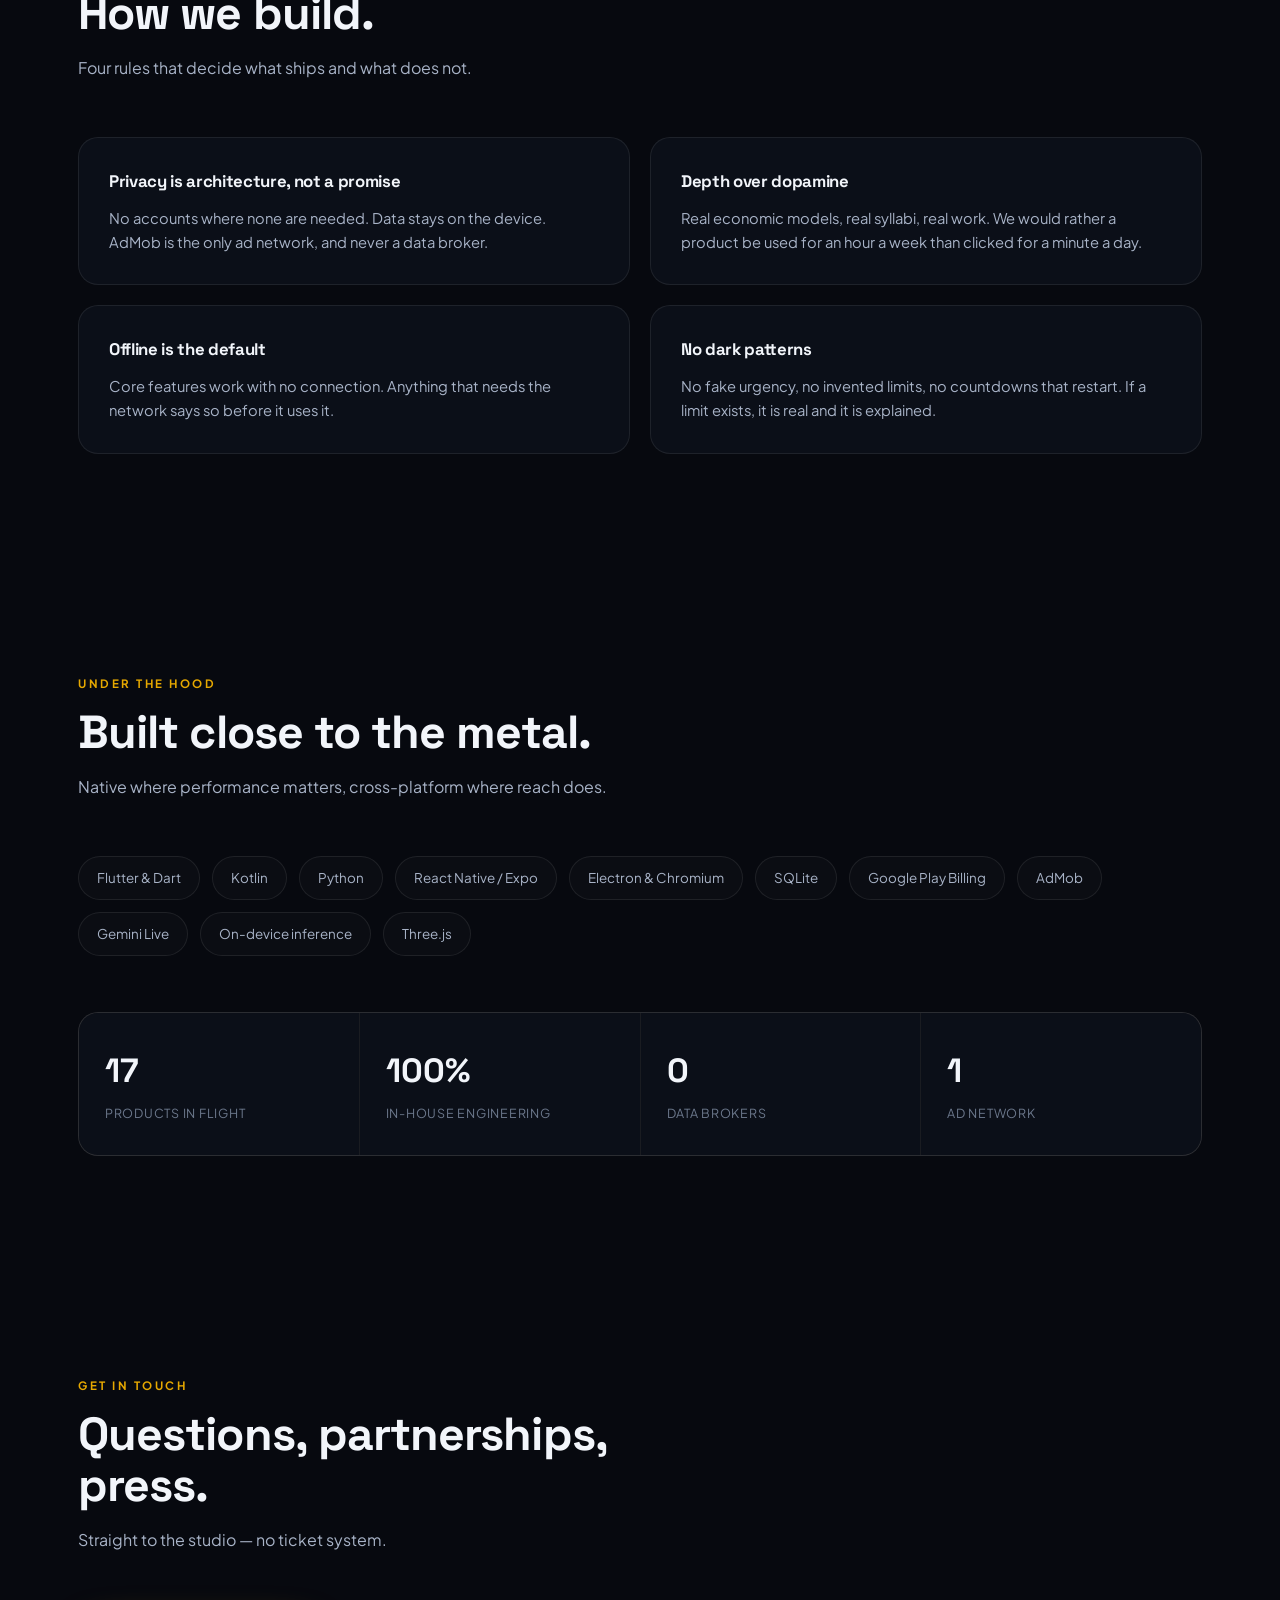
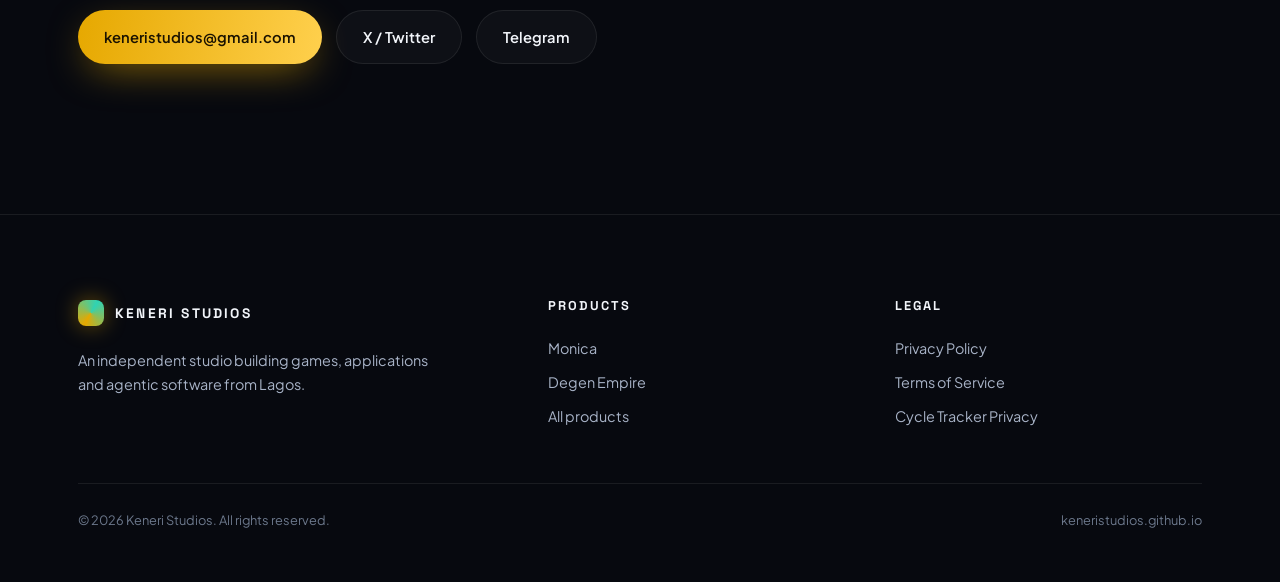
==== commit 64e0b8da: "Rebuild the site around the products, with Monica at the front The home page was a single Degen Empi" ====
--- a/index.html
+++ b/index.html
@@ -1,372 +1,660 @@
 <!DOCTYPE html>
 <html lang="en">
 <head>
-    <meta charset="UTF-8">
-    <meta name="viewport" content="width=device-width, initial-scale=1.0">
-    <title>Keneri Studios | Mobile Games &amp; Apps Studio</title>
-    <meta name="description" content="Keneri Studios builds high-performance mobile games and applications — smart games, edutainment simulations, and utility apps engineered for real impact.">
-    <link rel="preconnect" href="https://fonts.googleapis.com">
-    <link rel="preconnect" href="https://fonts.gstatic.com" crossorigin>
-    <link href="https://fonts.googleapis.com/css2?family=Plus+Jakarta+Sans:wght@400;500;600;700;800;900&family=Space+Grotesk:wght@500;600;700;800&display=swap" rel="stylesheet">
-    <style>
-        :root {
-            --bg-base:     #f8f9fc;
-            --bg-section:  #f1f4f9;
-            --bg-card:     #ffffff;
-            --gold:        #e6a800;
-            --gold-dark:   #b88300;
-            --gold-light:  #ffd000;
-            --gold-bg:     rgba(230,168,0,0.08);
-            --gold-border: rgba(230,168,0,0.3);
-            --text-main:   #0f172a;
-            --text-body:   #334155;
-            --text-muted:  #64748b;
-            --border:      #e2e8f0;
-            --border-dk:   #cbd5e1;
-            --shadow-sm:   0 1px 4px rgba(15,23,42,0.06);
-            --shadow-md:   0 4px 20px rgba(15,23,42,0.08);
-            --shadow-lg:   0 12px 40px rgba(15,23,42,0.10);
-            --green:       #059669;
-            --blue:        #0ea5e9;
-        }
-        *{box-sizing:border-box;margin:0;padding:0;scroll-behavior:smooth}
-        body{font-family:'Plus Jakarta Sans',-apple-system,BlinkMacSystemFont,'Segoe UI',Roboto,sans-serif;background:var(--bg-base);color:var(--text-body);line-height:1.7;-webkit-font-smoothing:antialiased;overflow-x:hidden}
-
-        /* NAV */
-        nav{position:sticky;top:0;z-index:100;display:flex;justify-content:space-between;align-items:center;padding:0 40px;height:66px;background:rgba(248,249,252,0.94);backdrop-filter:blur(14px);border-bottom:1px solid var(--border)}
-        .logo{display:flex;align-items:center;gap:11px;font-size:1.05rem;font-weight:800;color:var(--text-main);text-decoration:none;letter-spacing:1.2px;font-family:'Space Grotesk',sans-serif}
-        .logo-icon{width:32px;height:32px;background:var(--gold-light);border-radius:8px;display:inline-flex;align-items:center;justify-content:center;color:#000;font-weight:900;font-size:1rem;flex-shrink:0}
-        .nav-links{display:flex;gap:28px;align-items:center}
-        .nav-links a{color:var(--text-muted);text-decoration:none;font-size:0.9rem;font-weight:600;transition:color .18s}
-        .nav-links a:hover{color:var(--text-main)}
-        .nav-cta{background:var(--gold-light);color:#000!important;padding:9px 20px;border-radius:8px;font-weight:800!important;font-size:0.86rem!important;letter-spacing:0.3px;transition:all .18s;box-shadow:0 2px 10px rgba(230,168,0,0.25)}
-        .nav-cta:hover{background:var(--gold);transform:translateY(-1px);box-shadow:0 4px 16px rgba(230,168,0,0.35)}
-
-        /* LAYOUT */
-        .container{max-width:1100px;margin:0 auto;padding:0 24px}
-        section{padding:80px 0}
-        .section-divider{background:var(--bg-section)}
-
-        /* HERO */
-        .hero{text-align:center;padding:96px 20px 72px}
-        .hero-eyebrow{display:inline-flex;align-items:center;gap:8px;background:var(--gold-bg);border:1px solid var(--gold-border);color:var(--gold-dark);padding:6px 18px;border-radius:50px;font-size:0.78rem;font-weight:800;text-transform:uppercase;letter-spacing:2px;margin-bottom:30px}
-        .dot{width:7px;height:7px;background:var(--green);border-radius:50%;display:inline-block}
-        .hero h1{font-family:'Space Grotesk',sans-serif;font-size:3.6rem;line-height:1.1;font-weight:900;color:var(--text-main);margin-bottom:22px;letter-spacing:-1.5px}
-        .hero h1 .gold{color:var(--gold)}
-        .hero p{font-size:1.18rem;color:var(--text-body);max-width:680px;margin:0 auto 40px}
-        .hero-btns{display:flex;justify-content:center;gap:14px;flex-wrap:wrap}
-
-        /* BUTTONS */
-        .btn{display:inline-flex;align-items:center;justify-content:center;gap:8px;padding:13px 28px;border-radius:9px;font-size:0.95rem;font-weight:700;text-decoration:none;transition:all .18s;cursor:pointer;font-family:'Space Grotesk',sans-serif}
-        .btn-primary{background:var(--gold-light);color:#000;box-shadow:0 3px 16px rgba(230,168,0,0.3)}
-        .btn-primary:hover{background:var(--gold);transform:translateY(-2px);box-shadow:0 6px 22px rgba(230,168,0,0.4)}
-        .btn-secondary{background:var(--bg-card);color:var(--text-main);border:1.5px solid var(--border-dk)}
-        .btn-secondary:hover{border-color:var(--gold);transform:translateY(-2px);box-shadow:var(--shadow-sm)}
-
-        /* STATS */
-        .stats-bar{display:grid;grid-template-columns:repeat(4,1fr);gap:1px;background:var(--border);border:1px solid var(--border);border-radius:14px;overflow:hidden;margin:32px 0 80px;box-shadow:var(--shadow-sm)}
-        .stat-item{background:var(--bg-card);padding:28px 20px;text-align:center}
-        .stat-item h3{font-family:'Space Grotesk',sans-serif;font-size:2rem;font-weight:800;color:var(--gold)}
-        .stat-item p{color:var(--text-muted);font-size:0.8rem;font-weight:600;text-transform:uppercase;letter-spacing:1px;margin-top:4px}
-
-        /* SECTION HEADER */
-        .section-header{text-align:center;margin-bottom:52px}
-        .section-tag{color:var(--gold-dark);font-size:0.78rem;font-weight:800;text-transform:uppercase;letter-spacing:2px;font-family:'Space Grotesk',sans-serif}
-        .section-title{font-family:'Space Grotesk',sans-serif;font-size:2.3rem;font-weight:800;color:var(--text-main);margin-top:8px;letter-spacing:-0.5px}
-        .section-desc{color:var(--text-muted);font-size:1.02rem;max-width:600px;margin:10px auto 0}
-
-        /* OFFERINGS */
-        .offerings-grid{display:grid;grid-template-columns:1fr 1fr;gap:24px}
-        .offering-card{background:var(--bg-card);border:1.5px solid var(--border);border-radius:16px;padding:36px 32px;transition:all .22s;position:relative;overflow:hidden}
-        .offering-card:hover{transform:translateY(-4px);box-shadow:var(--shadow-lg);border-color:var(--gold-border)}
-        .offering-icon{width:52px;height:52px;background:var(--gold-bg);border:1.5px solid var(--gold-border);border-radius:12px;display:flex;align-items:center;justify-content:center;font-size:1.5rem;margin-bottom:20px}
-        .offering-card h3{font-family:'Space Grotesk',sans-serif;font-size:1.3rem;font-weight:700;color:var(--text-main);margin-bottom:10px}
-        .offering-card p{color:var(--text-muted);font-size:0.93rem;line-height:1.65}
-        .offering-tag{display:inline-block;background:var(--gold-bg);color:var(--gold-dark);font-size:0.72rem;font-weight:700;padding:3px 10px;border-radius:20px;text-transform:uppercase;letter-spacing:1px;margin-top:16px}
-
-        /* GAME SPOTLIGHT */
-        .game-spotlight{background:var(--bg-card);border:1.5px solid var(--border);border-radius:20px;padding:50px;display:grid;grid-template-columns:1fr 1.4fr;gap:50px;align-items:center;box-shadow:var(--shadow-md)}
-        .game-art-box{background:linear-gradient(145deg,#0f172a 0%,#1e293b 100%);border-radius:14px;padding:40px 28px;text-align:center;display:flex;flex-direction:column;align-items:center;justify-content:center}
-        .art-platform-tag{background:rgba(255,208,0,0.15);color:var(--gold-light);font-size:0.7rem;font-weight:800;padding:4px 12px;border-radius:20px;text-transform:uppercase;letter-spacing:1px;margin-bottom:18px}
-        .game-art-title{font-family:'Space Grotesk',sans-serif;font-size:2.4rem;font-weight:900;color:var(--gold-light);line-height:1.0;letter-spacing:2px}
-        .game-art-sub{color:#94a3b8;font-size:0.88rem;margin-top:6px;font-weight:600}
-        .game-pills{display:flex;gap:7px;flex-wrap:wrap;justify-content:center;margin-top:22px}
-        .game-pill{background:rgba(255,255,255,0.06);border:1px solid rgba(255,255,255,0.12);color:#94a3b8;font-size:0.72rem;font-weight:600;padding:4px 10px;border-radius:6px}
-        .badge-live{display:inline-flex;align-items:center;gap:6px;background:rgba(5,150,105,0.1);border:1px solid var(--green);color:var(--green);font-size:0.76rem;font-weight:800;padding:5px 12px;border-radius:20px;text-transform:uppercase;letter-spacing:1px;margin-bottom:14px}
-        .game-info h3{font-family:'Space Grotesk',sans-serif;font-size:2.1rem;font-weight:900;color:var(--text-main);margin-bottom:12px;line-height:1.18}
-        .game-info>p{color:var(--text-body);font-size:1rem;margin-bottom:22px}
-        .game-features-list{list-style:none;margin-bottom:28px}
-        .game-features-list li{display:flex;align-items:flex-start;gap:10px;color:var(--text-body);font-size:0.92rem;margin-bottom:9px}
-        .game-features-list li .check{color:var(--gold);font-weight:900;margin-top:1px}
-        .game-btns{display:flex;gap:12px;flex-wrap:wrap}
-
-        /* PILLARS */
-        .pillars-grid{display:grid;grid-template-columns:repeat(4,1fr);gap:20px}
-        .pillar-card{background:var(--bg-card);border:1.5px solid var(--border);padding:30px 24px;border-radius:14px;transition:all .22s}
-        .pillar-card:hover{border-color:var(--gold-border);transform:translateY(-4px);box-shadow:var(--shadow-md)}
-        .pillar-top-bar{height:3px;background:var(--gold-light);border-radius:2px;margin-bottom:22px;width:36px}
-        .pillar-card h3{font-family:'Space Grotesk',sans-serif;font-size:1.05rem;font-weight:700;color:var(--text-main);margin-bottom:10px}
-        .pillar-card p{color:var(--text-muted);font-size:0.88rem;line-height:1.65}
-
-        /* PIPELINE */
-        .pipeline-grid{display:grid;grid-template-columns:repeat(3,1fr);gap:20px}
-        .pipeline-card{background:var(--bg-card);border:1.5px solid var(--border);padding:28px;border-radius:12px;transition:border-color .2s,box-shadow .2s}
-        .pipeline-card:hover{border-color:var(--gold-border);box-shadow:var(--shadow-sm)}
-        .pipeline-status{font-size:0.72rem;font-weight:800;text-transform:uppercase;letter-spacing:1px;color:var(--blue);margin-bottom:8px}
-        .pipeline-card h4{font-family:'Space Grotesk',sans-serif;font-size:1.15rem;font-weight:700;color:var(--text-main);margin-bottom:8px}
-        .pipeline-card p{font-size:0.88rem;color:var(--text-muted);line-height:1.6}
-
-        /* TECH */
-        .tech-grid{display:flex;justify-content:center;gap:12px;flex-wrap:wrap;margin-top:30px}
-        .tech-badge{background:var(--bg-card);border:1.5px solid var(--border);padding:10px 18px;border-radius:9px;font-size:0.86rem;font-weight:600;color:var(--text-body);display:inline-flex;align-items:center;gap:8px;transition:border-color .18s,box-shadow .18s}
-        .tech-badge:hover{border-color:var(--gold-border);box-shadow:var(--shadow-sm)}
-
-        /* CONTACT */
-        .contact-box{background:var(--bg-card);border:1.5px solid var(--border);border-radius:20px;padding:54px 40px;text-align:center;box-shadow:var(--shadow-md)}
-        .contact-grid{display:grid;grid-template-columns:repeat(auto-fit,minmax(200px,1fr));gap:16px;margin-top:38px;text-align:left}
-        .contact-item{background:var(--bg-base);border:1.5px solid var(--border);padding:22px 20px;border-radius:12px;text-decoration:none;color:var(--text-main);transition:all .18s;display:flex;flex-direction:column}
-        .contact-item:hover{border-color:var(--gold);transform:translateY(-3px);box-shadow:var(--shadow-sm)}
-        .contact-label{font-size:0.72rem;color:var(--gold-dark);text-transform:uppercase;font-weight:800;letter-spacing:1px;font-family:'Space Grotesk',sans-serif}
-        .contact-val{font-size:1rem;font-weight:700;color:var(--text-main);margin-top:5px}
-        .contact-sub{font-size:0.8rem;color:var(--text-muted);margin-top:3px}
-
-        /* FOOTER */
-        footer{background:#0f172a;border-top:1px solid #1e293b;padding:50px 20px;text-align:center;color:#64748b;font-size:0.88rem}
-        footer strong{color:#94a3b8}
-        footer a{color:var(--gold-light);text-decoration:none;transition:color .18s}
-        footer a:hover{text-decoration:underline}
-        .footer-nav{margin:18px 0}
-        .footer-nav a{margin:0 12px;color:#64748b;font-size:0.86rem;font-weight:500}
-        .footer-nav a:hover{color:var(--gold-light)}
-        .legal-notice{max-width:700px;margin:16px auto 0;font-size:0.76rem;color:#475569;line-height:1.5}
-
-        /* RESPONSIVE */
-        @media(max-width:1000px){.pillars-grid{grid-template-columns:repeat(2,1fr)}}
-        @media(max-width:900px){
-            .hero h1{font-size:2.6rem}
-            .game-spotlight{grid-template-columns:1fr;gap:28px;padding:32px}
-            .stats-bar{grid-template-columns:repeat(2,1fr)}
-            .offerings-grid{grid-template-columns:1fr}
-            .pipeline-grid{grid-template-columns:1fr}
-            nav{padding:0 20px}
-            .nav-links{display:none}
-        }
-        @media(max-width:600px){
-            .hero h1{font-size:2.1rem}
-            .stats-bar{grid-template-columns:1fr 1fr}
-            .pillars-grid{grid-template-columns:1fr}
-            .section-title{font-size:1.9rem}
-        }
-    </style>
+<meta charset="UTF-8">
+<meta name="viewport" content="width=device-width, initial-scale=1.0">
+<title>Keneri Studios — Products People Actually Love to Use</title>
+<meta name="description" content="Keneri Studios builds mobile games and applications with real depth: edutainment, agentic tools, and privacy-first software.">
+<link rel="preconnect" href="https://fonts.googleapis.com">
+<link rel="preconnect" href="https://fonts.gstatic.com" crossorigin>
+<link href="https://fonts.googleapis.com/css2?family=Space+Grotesk:wght@400;500;600;700&family=Plus+Jakarta+Sans:wght@300;400;500;600;700;800&display=swap" rel="stylesheet">
+<style>
+:root{
+  --bg:#07090f; --bg-2:#0b0f18; --card:#0e1420; --line:rgba(255,255,255,.08);
+  --ink:#f2f5fa; --body:#a8b3c7; --muted:#6c788c;
+  --gold:#e6a800; --gold-2:#ffd04d; --teal:#2fd3b4;
+  --max:1180px;
+}
+*{margin:0;padding:0;box-sizing:border-box}
+html{scroll-behavior:smooth}
+body{
+  background:var(--bg); color:var(--body);
+  font-family:'Plus Jakarta Sans',system-ui,-apple-system,sans-serif;
+  line-height:1.65; overflow-x:hidden;
+  -webkit-font-smoothing:antialiased;
+}
+h1,h2,h3,.mono{font-family:'Space Grotesk',sans-serif;color:var(--ink);letter-spacing:-.02em}
+a{color:inherit;text-decoration:none}
+.wrap{max-width:var(--max);margin:0 auto;padding:0 28px}
+.eyebrow{font-size:.72rem;letter-spacing:.22em;text-transform:uppercase;color:var(--gold);font-weight:700}
+
+/* ---------- nav ---------- */
+nav{
+  position:fixed;top:0;left:0;right:0;z-index:100;height:68px;
+  display:flex;align-items:center;justify-content:space-between;
+  padding:0 28px;transition:background .4s,backdrop-filter .4s,border-color .4s;
+  border-bottom:1px solid transparent;
+}
+nav.solid{background:rgba(7,9,15,.72);backdrop-filter:blur(18px) saturate(140%);border-bottom-color:var(--line)}
+.brand{display:flex;align-items:center;gap:11px;font-family:'Space Grotesk';font-weight:700;
+  letter-spacing:.16em;font-size:.86rem;color:var(--ink)}
+.brand i{width:26px;height:26px;border-radius:8px;display:block;
+  background:conic-gradient(from 210deg,var(--gold),var(--teal),var(--gold));
+  box-shadow:0 0 22px rgba(230,168,0,.45)}
+.navlinks{display:flex;gap:30px;font-size:.85rem;font-weight:500}
+.navlinks a{color:var(--body);transition:color .25s}
+.navlinks a:hover{color:var(--ink)}
+@media(max-width:760px){.navlinks{display:none}}
+
+/* ---------- hero ---------- */
+/* **The scene is the page, not the header.** It is fixed behind everything and
+   driven by scroll, so it keeps moving as the student travels the page instead
+   of dying at the fold. */
+#scene{position:fixed;inset:0;width:100%;height:100%;display:block;z-index:0}
+.veil{position:fixed;inset:0;z-index:0;pointer-events:none;
+  /* **Light touch.** The first version anchored an opaque ellipse above the
+     viewport, so most of the page was painted solid black and the scene was
+     invisible behind it — the hero looked like a flat black page. This is a
+     vignette at the edges only; the middle stays clear. */
+  background:
+    radial-gradient(120% 90% at 50% 45%,rgba(7,9,15,0) 42%,rgba(7,9,15,.62) 100%),
+    linear-gradient(180deg,rgba(7,9,15,.45) 0%,rgba(7,9,15,0) 18%,rgba(7,9,15,0) 74%,rgba(7,9,15,.75) 100%)}
+nav,header,section,footer{position:relative;z-index:1}
+header{min-height:100vh;display:flex;align-items:center;overflow:hidden}
+.hero{position:relative;z-index:2;padding:120px 0 80px}
+.hero-badge{display:inline-flex;align-items:center;gap:12px;padding:7px 16px 7px 7px;
+  border-radius:999px;border:1px solid rgba(47,211,180,.32);background:rgba(47,211,180,.07);
+  margin-bottom:22px;font-size:.86rem;color:var(--body)}
+.hero-badge img{width:30px;height:30px;border-radius:50%;object-fit:cover;display:block;
+  box-shadow:0 0 0 2px rgba(47,211,180,.35)}
+.hero-badge b{color:var(--ink);font-weight:700}
+.hero h1{font-size:clamp(2.6rem,7vw,5.1rem);line-height:1.02;font-weight:700;max-width:15ch}
+.hero h1 em{font-style:normal;
+  background:linear-gradient(100deg,var(--gold-2),var(--gold) 40%,var(--teal));
+  -webkit-background-clip:text;background-clip:text;color:transparent}
+.hero p{margin-top:26px;max-width:52ch;font-size:1.06rem;color:var(--body)}
+.cta{display:flex;gap:14px;margin-top:38px;flex-wrap:wrap}
+.btn{display:inline-flex;align-items:center;gap:9px;padding:14px 26px;border-radius:999px;
+  font-weight:600;font-size:.92rem;border:1px solid var(--line);transition:transform .25s,box-shadow .3s,background .3s}
+.btn:hover{transform:translateY(-2px)}
+.btn.primary{background:linear-gradient(100deg,var(--gold),var(--gold-2));color:#1a1200;
+  border:none;box-shadow:0 12px 40px -12px rgba(230,168,0,.7)}
+.btn.ghost{background:rgba(255,255,255,.03);color:var(--ink)}
+.btn.ghost:hover{background:rgba(255,255,255,.07)}
+.cue{position:absolute;bottom:34px;left:50%;transform:translateX(-50%);z-index:3;
+  font-size:.68rem;letter-spacing:.24em;text-transform:uppercase;color:var(--muted);
+  display:flex;flex-direction:column;align-items:center;gap:10px}
+.cue span{width:1px;height:42px;background:linear-gradient(var(--gold),transparent);animation:drop 2.2s infinite}
+@keyframes drop{0%{opacity:0;transform:scaleY(.2)}40%{opacity:1}100%{opacity:0;transform:scaleY(1)}}
+
+/* ---------- sections ---------- */
+section{padding:110px 0;position:relative}
+.sechead{max-width:640px;margin-bottom:56px}
+.sechead h2{font-size:clamp(1.9rem,4vw,2.9rem);font-weight:700;margin-top:14px;line-height:1.1}
+.sechead p{margin-top:16px;color:var(--body)}
+.reveal{opacity:0;transform:translateY(26px);transition:opacity .8s cubic-bezier(.16,1,.3,1),transform .8s cubic-bezier(.16,1,.3,1)}
+.reveal.in{opacity:1;transform:none}
+
+/* ---------- stats ---------- */
+.stats{display:grid;grid-template-columns:repeat(4,1fr);gap:1px;background:var(--line);
+  border:1px solid var(--line);border-radius:20px;overflow:hidden}
+.stat{background:var(--bg-2);padding:30px 26px}
+.stat b{display:block;font-family:'Space Grotesk';font-size:2.1rem;color:var(--ink);font-weight:700}
+.stat span{font-size:.78rem;color:var(--muted);letter-spacing:.06em}
+@media(max-width:760px){.stats{grid-template-columns:repeat(2,1fr)}}
+
+/* ---------- products ---------- */
+.grid{display:grid;grid-template-columns:repeat(3,1fr);gap:20px}
+@media(max-width:980px){.grid{grid-template-columns:repeat(2,1fr)}}
+@media(max-width:640px){.grid{grid-template-columns:1fr}}
+.card{
+  position:relative;border-radius:22px;padding:26px;background:
+    linear-gradient(180deg,rgba(255,255,255,.045),rgba(255,255,255,.015));
+  border:1px solid var(--line);overflow:hidden;
+  transform-style:preserve-3d;transition:border-color .35s,box-shadow .45s;
+  will-change:transform;
+}
+.card::before{content:'';position:absolute;inset:-1px;border-radius:22px;padding:1px;
+  background:linear-gradient(140deg,rgba(230,168,0,.55),transparent 42%,rgba(47,211,180,.45));
+  -webkit-mask:linear-gradient(#000 0 0) content-box,linear-gradient(#000 0 0);
+  -webkit-mask-composite:xor;mask-composite:exclude;opacity:0;transition:opacity .4s}
+.card:hover::before{opacity:1}
+.card:hover{box-shadow:0 26px 60px -30px rgba(0,0,0,.9)}
+.card .glyph{width:44px;height:44px;border-radius:13px;display:grid;place-items:center;
+  font-family:'Space Grotesk';font-weight:700;font-size:1rem;color:#0a0d14;
+  background:linear-gradient(140deg,var(--gold-2),var(--gold));margin-bottom:18px}
+.card .glyph.t{background:linear-gradient(140deg,var(--teal),#1f9e86)}
+.card .glyph.logo{padding:0;overflow:hidden;background:none;box-shadow:0 8px 24px -10px rgba(47,211,180,.6)}
+.card .glyph.logo img{width:100%;height:100%;object-fit:cover;display:block}
+.card h3{font-size:1.16rem;font-weight:600}
+.card p{margin-top:8px;font-size:.9rem;color:var(--body);min-height:2.6em}
+.pill{display:inline-flex;align-items:center;gap:7px;margin-top:18px;padding:5px 12px;
+  border-radius:999px;font-size:.72rem;font-weight:600;letter-spacing:.04em;
+  border:1px solid var(--line);color:var(--muted)}
+.pill i{width:6px;height:6px;border-radius:50%;background:var(--muted)}
+.pill.live{color:var(--gold-2);border-color:rgba(230,168,0,.4);background:rgba(230,168,0,.08)}
+.pill.live i{background:var(--gold-2);box-shadow:0 0 10px var(--gold-2)}
+.pill.dev{color:var(--teal);border-color:rgba(47,211,180,.3);background:rgba(47,211,180,.06)}
+.pill.dev i{background:var(--teal);animation:pulse 2s infinite}
+@keyframes pulse{50%{opacity:.25}}
+
+/* ---------- standards ---------- */
+.std{display:grid;grid-template-columns:repeat(2,1fr);gap:20px}
+@media(max-width:760px){.std{grid-template-columns:1fr}}
+.std .item{padding:30px;border-radius:20px;border:1px solid var(--line);background:var(--bg-2)}
+.std .item h3{font-size:1.05rem;margin-bottom:10px}
+.std .item p{font-size:.92rem}
+
+/* ---------- tech ---------- */
+.tech{display:flex;flex-wrap:wrap;gap:12px}
+.tech span{padding:10px 18px;border-radius:999px;border:1px solid var(--line);
+  font-size:.84rem;color:var(--body);background:rgba(255,255,255,.02);transition:.3s}
+.tech span:hover{color:var(--ink);border-color:rgba(230,168,0,.4)}
+
+/* ---------- footer ---------- */
+footer{padding:80px 0 50px;border-top:1px solid var(--line);margin-top:40px}
+.fgrid{display:grid;grid-template-columns:1.4fr 1fr 1fr;gap:40px}
+@media(max-width:760px){.fgrid{grid-template-columns:1fr}}
+footer h4{font-family:'Space Grotesk';color:var(--ink);font-size:.8rem;letter-spacing:.16em;
+  text-transform:uppercase;margin-bottom:16px}
+footer a{display:block;color:var(--body);font-size:.9rem;padding:5px 0;transition:color .25s}
+footer a:hover{color:var(--gold-2)}
+.legal{margin-top:50px;padding-top:26px;border-top:1px solid var(--line);
+  display:flex;justify-content:space-between;gap:16px;flex-wrap:wrap;font-size:.8rem;color:var(--muted)}
+@media(prefers-reduced-motion:reduce){
+  *{animation:none!important;transition:none!important}
+  .reveal{opacity:1;transform:none}
+}
+</style>
 </head>
 <body>
 
-<nav>
-    <a href="index.html" class="logo">
-        <span class="logo-icon">K</span>
-        KENERI STUDIOS
-    </a>
-    <div class="nav-links">
-        <a href="#what-we-build">What We Build</a>
-        <a href="#games">Games</a>
-        <a href="#philosophy">Values</a>
-        <a href="#lab">Pipeline</a>
-        <a href="#contact">Contact</a>
-        <a href="privacy-policy.html">Privacy</a>
-        <a href="degen-empire.html" class="nav-cta">Degen Empire &rarr;</a>
-    </div>
+<canvas id="scene" aria-hidden="true"></canvas>
+<div class="veil" aria-hidden="true"></div>
+
+<nav id="nav">
+  <a class="brand" href="#top"><i></i>KENERI STUDIOS</a>
+  <div class="navlinks">
+    <a href="#products">Products</a>
+    <a href="#standards">Standards</a>
+    <a href="#tech">Technology</a>
+    <a href="#contact">Contact</a>
+  </div>
 </nav>
 
-<div class="container">
-    <div class="hero">
-        <div class="hero-eyebrow">
-            <span class="dot"></span>
-            Mobile Games &amp; Apps Studio
-        </div>
-        <h1>Building Products People<br><span class="gold">Actually Love to Use</span></h1>
-        <p>Keneri Studios creates high-performance mobile games and applications — blending intelligent design, real economic principles, and clean engineering to ship products that make a real impact.</p>
-        <div class="hero-btns">
-            <a href="degen-empire.html" class="btn btn-primary">&#9889; Explore Degen Empire</a>
-            <a href="#what-we-build" class="btn btn-secondary">What We Build</a>
-        </div>
-    </div>
-
-    <div class="stats-bar">
-        <div class="stat-item"><h3>100%</h3><p>Native Performance</p></div>
-        <div class="stat-item"><h3>170+</h3><p>Global Store Markets</p></div>
-        <div class="stat-item"><h3>0</h3><p>Data Brokers / Tracking</p></div>
-        <div class="stat-item"><h3>60 FPS</h3><p>Engine Fluidity</p></div>
-    </div>
-</div>
-
-<!-- What We Build -->
-<div class="section-divider">
-<div class="container">
-<section id="what-we-build">
-    <div class="section-header">
-        <span class="section-tag">Our Craft</span>
-        <h2 class="section-title">Games. Apps. Real Products.</h2>
-        <p class="section-desc">We're not just a game studio &mdash; we engineer mobile experiences across gaming and productivity.</p>
-    </div>
-    <div class="offerings-grid">
-        <div class="offering-card">
-            <div class="offering-icon">&#127918;</div>
-            <h3>Mobile Games</h3>
-            <p>High-velocity tycoon simulations, edutainment RPGs, and strategic business games built with React Native and native acceleration. Real economic depth, zero predatory mechanics.</p>
-            <span class="offering-tag">Games</span>
-        </div>
-        <div class="offering-card">
-            <div class="offering-icon">&#128241;</div>
-            <h3>Mobile Applications</h3>
-            <p>Utility-first Android apps engineered for complete user sovereignty &mdash; offline-first architecture, zero telemetry, encrypted local storage. Tools that respect your privacy.</p>
-            <span class="offering-tag">Apps</span>
-        </div>
-        <div class="offering-card">
-            <div class="offering-icon">&#129504;</div>
-            <h3>Edutainment Systems</h3>
-            <p>We embed real macroeconomic concepts &mdash; compounding, liquidity, market cycles &mdash; directly into gameplay loops. Learning disguised as entertainment.</p>
-            <span class="offering-tag">Edutainment</span>
-        </div>
-        <div class="offering-card">
-            <div class="offering-icon">&#128274;</div>
-            <h3>Privacy-First Architecture</h3>
-            <p>Every product ships with encrypted MMKV storage, Google OAuth (no password databases), and AdMob as our only ad network &mdash; never data brokers.</p>
-            <span class="offering-tag">Infrastructure</span>
-        </div>
-    </div>
+<header id="top">
+  <div class="wrap hero">
+    <!-- **Monica is the face of the studio now.** Boss, 2026-11-02: the site led
+         with Degen Empire; the study app is the product the studio is known for,
+         so it opens the page and the game sits in the catalogue with the rest. -->
+    <div class="hero-badge reveal">
+      <img src="assets/monica-logo.jpg" alt="Monica">
+      <span><b>Monica</b> — the study app</span>
+    </div>
+    <div class="eyebrow reveal">Keneri Studios · Lagos</div>
+    <h1 class="reveal">Study with someone who <em>actually teaches</em>.</h1>
+    <p class="reveal">Monica explains, works the problem on a board you can watch, quizzes you and marks you — then keeps every note on your own phone. No account, no cloud, no one else reading it.</p>
+    <div class="cta reveal">
+      <a class="btn primary" href="product.html?app=monica">Meet Monica <span aria-hidden="true">→</span></a>
+      <a class="btn ghost" href="#products">All 17 products</a>
+    </div>
+  </div>
+  <div class="cue"><span></span>Scroll</div>
+</header>
+
+<section id="products">
+  <div class="wrap">
+    <div class="sechead reveal">
+      <div class="eyebrow">The catalogue</div>
+      <h2>Games, apps, and agents — all built in-house.</h2>
+      <p>Everything below is ours: designed, engineered and shipped by the studio. Statuses are current, not aspirational.</p>
+    </div>
+
+    <div class="grid">
+
+      <div class="card reveal">
+        <div class="glyph logo"><img src="assets/monica-logo.jpg" alt="Monica" loading="lazy"></div>
+        <h3>Monica</h3>
+        <p>A study app that teaches, draws and argues back. Bring your own model key.</p>
+        <div class="pill dev"><i></i>Testing soon</div>
+      </div>
+
+      <a class="card reveal" href="product.html?app=degen-empire">
+        <div class="glyph">DE</div>
+        <h3>Degen Empire</h3>
+        <p>Business satire tycoon. Build conglomerates across crypto, Wall Street and aerospace.</p>
+        <div class="pill live"><i></i>Play · Internal testing</div>
+      </a>
+
+      <div class="card reveal">
+        <div class="glyph t">V</div>
+        <h3>Veronica</h3>
+        <p>A writing agent that writes like you, not like a chatbot.</p>
+        <div class="pill dev"><i></i>In development</div>
+      </div>
+
+      <div class="card reveal">
+        <div class="glyph">K</div>
+        <h3>Kara</h3>
+        <p>An agent daemon for Windows, with a native desktop client.</p>
+        <div class="pill dev"><i></i>In development</div>
+      </div>
+
+      <div class="card reveal">
+        <div class="glyph">CB</div>
+        <h3>Cosmos Browser</h3>
+        <p>A privacy-first desktop browser built on Chromium.</p>
+        <div class="pill dev"><i></i>In development</div>
+      </div>
+
+      <div class="card reveal">
+        <div class="glyph">C</div>
+        <h3>COSMOS</h3>
+        <p>An Android browser an AI agent can drive while the UI is closed.</p>
+        <div class="pill dev"><i></i>In development</div>
+      </div>
+
+      <div class="card reveal">
+        <div class="glyph">KC</div>
+        <h3>Kene Cut</h3>
+        <p>An agent-native video editor for Windows.</p>
+        <div class="pill dev"><i></i>In development</div>
+      </div>
+
+      <div class="card reveal">
+        <div class="glyph">IX</div>
+        <h3>Interlux</h3>
+        <p>A modern, open-source terminal for Android.</p>
+        <div class="pill dev"><i></i>In development</div>
+      </div>
+
+      <div class="card reveal">
+        <div class="glyph t">CT</div>
+        <h3>Cycle Tracker</h3>
+        <p>Private, on-device period tracking. No cloud, no account.</p>
+        <div class="pill dev"><i></i>In development</div>
+      </div>
+
+      <div class="card reveal">
+        <div class="glyph">IL</div>
+        <h3>Interlife</h3>
+        <p>A life simulator where every choice compounds.</p>
+        <div class="pill dev"><i></i>In development</div>
+      </div>
+
+      <div class="card reveal">
+        <div class="glyph">KK</div>
+        <h3>Kene Keyboard</h3>
+        <p>A full Windows-style keyboard for Android.</p>
+        <div class="pill dev"><i></i>In development</div>
+      </div>
+
+      <div class="card reveal">
+        <div class="glyph">LH</div>
+        <h3>Lagos Hustle</h3>
+        <p>Street-level hustle economy, built for the city it is named after.</p>
+        <div class="pill dev"><i></i>In development</div>
+      </div>
+
+      <div class="card reveal">
+        <div class="glyph">FS</div>
+        <h3>Free Surf</h3>
+        <p>Browsing without the weight.</p>
+        <div class="pill dev"><i></i>In development</div>
+      </div>
+
+      <div class="card reveal">
+        <div class="glyph">PC</div>
+        <h3>Procam</h3>
+        <p>A camera app with real manual control.</p>
+        <div class="pill dev"><i></i>In development</div>
+      </div>
+
+      <div class="card reveal">
+        <div class="glyph">SG</div>
+        <h3>Songify</h3>
+        <p>Music, on your terms.</p>
+        <div class="pill dev"><i></i>In development</div>
+      </div>
+
+      <div class="card reveal">
+        <div class="glyph">DS</div>
+        <h3>Doc Studio</h3>
+        <p>Documents that behave like documents, not forms.</p>
+        <div class="pill dev"><i></i>In development</div>
+      </div>
+
+      <div class="card reveal">
+        <div class="glyph">VE</div>
+        <h3>VeGrae Earn</h3>
+        <p>A web platform for earning, built on the modern stack.</p>
+        <div class="pill dev"><i></i>In development</div>
+      </div>
+
+    </div>
+  </div>
 </section>
-</div>
-</div>
-
-<div class="container">
-<!-- Flagship Game -->
-<section id="games">
-    <div class="section-header">
-        <span class="section-tag">Flagship Title</span>
-        <h2 class="section-title">Featured Release</h2>
-        <p class="section-desc">Our revolutionary business and satire tycoon game, built for strategic minds.</p>
-    </div>
-    <div class="game-spotlight">
-        <div class="game-art-box">
-            <span class="art-platform-tag">Android &middot; Google Play</span>
-            <div class="game-art-title">DEGEN<br>EMPIRE</div>
-            <div class="game-art-sub">Richbro Edition</div>
-            <div class="game-pills">
-                <span class="game-pill">Forbes 100 Leaderboard</span>
-                <span class="game-pill">Crypto &amp; Wall Street</span>
-                <span class="game-pill">Conglomerates</span>
-                <span class="game-pill">Luxury Garages</span>
-            </div>
-        </div>
-        <div class="game-info">
-            <span class="badge-live">&#11044; Internal &amp; Closed Beta Active</span>
-            <h3>Dominate Global Wealth &amp; Market Cycles</h3>
-            <p>Start with a dollar and a dream. Build conglomerates across aerospace, tech, energy, and sports. Ride volatile crypto cycles, trade Wall Street equities, collect hypercars, and climb the real-time Forbes 100 billionaire leaderboard.</p>
-            <ul class="game-features-list">
-                <li><span class="check">&#9889;</span> Real-time compound cashflow simulation &amp; empire automation</li>
-                <li><span class="check">&#9889;</span> Encrypted cloud backup with seamless Google Sign-In</li>
-                <li><span class="check">&#9889;</span> VIP Gold memberships for sovereign perks &amp; zero ad interruptions</li>
-            </ul>
-            <div class="game-btns">
-                <a href="degen-empire.html" class="btn btn-primary">Full Game Deep-Dive &rarr;</a>
-                <a href="mailto:keneristudios@gmail.com?subject=Degen%20Empire%20Closed%20Beta%20Access" class="btn btn-secondary">Request Beta Access</a>
-            </div>
-        </div>
-    </div>
+
+<section id="standards">
+  <div class="wrap">
+    <div class="sechead reveal">
+      <div class="eyebrow">The Keneri standards</div>
+      <h2>How we build.</h2>
+      <p>Four rules that decide what ships and what does not.</p>
+    </div>
+    <div class="std">
+      <div class="item reveal">
+        <h3>Privacy is architecture, not a promise</h3>
+        <p>No accounts where none are needed. Data stays on the device. AdMob is the only ad network, and never a data broker.</p>
+      </div>
+      <div class="item reveal">
+        <h3>Depth over dopamine</h3>
+        <p>Real economic models, real syllabi, real work. We would rather a product be used for an hour a week than clicked for a minute a day.</p>
+      </div>
+      <div class="item reveal">
+        <h3>Offline is the default</h3>
+        <p>Core features work with no connection. Anything that needs the network says so before it uses it.</p>
+      </div>
+      <div class="item reveal">
+        <h3>No dark patterns</h3>
+        <p>No fake urgency, no invented limits, no countdowns that restart. If a limit exists, it is real and it is explained.</p>
+      </div>
+    </div>
+  </div>
 </section>
-</div>
-
-<!-- Studio Values -->
-<div class="section-divider">
-<div class="container">
-<section id="philosophy">
-    <div class="section-header">
-        <span class="section-tag">Studio Philosophy</span>
-        <h2 class="section-title">The Keneri Standards</h2>
-        <p class="section-desc">We reject hollow clickers, predatory loops, and surveillance apps. Here's how we build.</p>
-    </div>
-    <div class="pillars-grid">
-        <div class="pillar-card"><div class="pillar-top-bar"></div><h3>Smart Gaming (Edutainment)</h3><p>Games that teach compounding yield, opportunity cost, liquidity, and balance sheets while keeping you hooked with high-velocity progression.</p></div>
-        <div class="pillar-card"><div class="pillar-top-bar"></div><h3>Satirical Storytelling</h3><p>Sharp cultural parody reflecting modern finance, startup culture, speculative markets, and the absurdity of billionaire hustle lifestyles.</p></div>
-        <div class="pillar-card"><div class="pillar-top-bar"></div><h3>Player &amp; User Sovereignty</h3><p>No predatory tracking, zero data brokers, and military-grade local encryption (MMKV). Your time and your data belong to you.</p></div>
-        <div class="pillar-card"><div class="pillar-top-bar"></div><h3>High-Performance Native Tech</h3><p>Engineered using React Native, Expo, Kotlin/C++ native acceleration, and Firebase for blistering speed and minimal battery drain.</p></div>
-    </div>
+
+<section id="tech">
+  <div class="wrap">
+    <div class="sechead reveal">
+      <div class="eyebrow">Under the hood</div>
+      <h2>Built close to the metal.</h2>
+      <p>Native where performance matters, cross-platform where reach does.</p>
+    </div>
+    <div class="tech reveal">
+      <span>Flutter &amp; Dart</span><span>Kotlin</span><span>Python</span>
+      <span>React Native / Expo</span><span>Electron &amp; Chromium</span>
+      <span>SQLite</span><span>Google Play Billing</span><span>AdMob</span>
+      <span>Gemini Live</span><span>On-device inference</span><span>Three.js</span>
+    </div>
+    <div class="stats reveal" style="margin-top:56px">
+      <div class="stat"><b>17</b><span>PRODUCTS IN FLIGHT</span></div>
+      <div class="stat"><b>100%</b><span>IN-HOUSE ENGINEERING</span></div>
+      <div class="stat"><b>0</b><span>DATA BROKERS</span></div>
+      <div class="stat"><b>1</b><span>AD NETWORK</span></div>
+    </div>
+  </div>
 </section>
-</div>
-</div>
-
-<div class="container">
-<!-- R&D Pipeline -->
-<section id="lab">
-    <div class="section-header">
-        <span class="section-tag">R&amp;D Lab</span>
-        <h2 class="section-title">What's In the Pipeline</h2>
-        <p class="section-desc">Prototypes, utilities, and future releases under active development.</p>
-    </div>
-    <div class="pipeline-grid">
-        <div class="pipeline-card"><div class="pipeline-status">Prototype Stage</div><h4>Autonomous Tycoon</h4><p>A macro-economic simulator where AI-driven hedge fund agents trade, lobby, and compete against the player in dynamic real-time markets.</p></div>
-        <div class="pipeline-card"><div class="pipeline-status">App &middot; In Development</div><h4>Cycle Tracker (Android)</h4><p>A zero-telemetry, offline-first personal health utility built for complete user sovereignty &mdash; no cloud, no ads, no tracking.</p></div>
-        <div class="pipeline-card"><div class="pipeline-status">Conceptual R&amp;D</div><h4>Metropolis 2088</h4><p>A cyberpunk city-building strategy game focused on resource supply chains, automated logistics, and vertical industrialization.</p></div>
-    </div>
-
-    <div class="section-header" style="margin-top:70px;margin-bottom:10px;">
-        <span class="section-tag">Engineering Infrastructure</span>
-        <h3 style="font-family:'Space Grotesk',sans-serif;font-size:1.4rem;font-weight:700;color:var(--text-main);margin-top:6px;">Technologies Powering Our Engines</h3>
-    </div>
-    <div class="tech-grid">
-        <span class="tech-badge">&#9889; React Native &amp; Expo</span>
-        <span class="tech-badge">&#128293; Google Cloud Firebase</span>
-        <span class="tech-badge">&#128179; Google Play Billing</span>
-        <span class="tech-badge">&#128274; Encrypted MMKV Storage</span>
-        <span class="tech-badge">&#128241; Android Studio &amp; Gradle</span>
-        <span class="tech-badge">&#127919; Google AdMob</span>
-    </div>
+
+<section id="contact">
+  <div class="wrap">
+    <div class="sechead reveal">
+      <div class="eyebrow">Get in touch</div>
+      <h2>Questions, partnerships, press.</h2>
+      <p>Straight to the studio — no ticket system.</p>
+    </div>
+    <div class="cta reveal">
+      <a class="btn primary" href="mailto:keneristudios@gmail.com">keneristudios@gmail.com</a>
+      <a class="btn ghost" href="https://x.com/keneristudios" target="_blank" rel="noopener">X / Twitter</a>
+      <a class="btn ghost" href="https://t.me/keneristudios" target="_blank" rel="noopener">Telegram</a>
+    </div>
+  </div>
 </section>
 
-<!-- Contact -->
-<section id="contact">
-    <div class="contact-box">
-        <span class="section-tag">Get in Touch</span>
-        <h2 class="section-title" style="margin-top:10px;">Connect with Keneri Studios</h2>
-        <p class="section-desc">Questions, partnerships, press requests, or beta access &mdash; reach out directly.</p>
-        <div class="contact-grid">
-            <a href="mailto:keneristudios@gmail.com" class="contact-item">
-                <span class="contact-label">Studio Email</span>
-                <span class="contact-val">keneristudios@gmail.com</span>
-                <span class="contact-sub">Inquiries, beta access, support</span>
-            </a>
-            <a href="https://x.com/keneristudios" target="_blank" rel="noopener" class="contact-item">
-                <span class="contact-label">X / Twitter</span>
-                <span class="contact-val">@keneristudios</span>
-                <span class="contact-sub">Dev logs &amp; announcements</span>
-            </a>
-            <a href="https://www.youtube.com/channel/UCltBeX0w3kPOQyBO6ihvtqg" target="_blank" rel="noopener" class="contact-item">
-                <span class="contact-label">YouTube</span>
-                <span class="contact-val">Keneri Studios</span>
-                <span class="contact-sub">Trailers, gameplay &amp; dev logs</span>
-            </a>
-            <a href="https://t.me/keneristudios" target="_blank" rel="noopener" class="contact-item">
-                <span class="contact-label">Telegram</span>
-                <span class="contact-val">t.me/keneristudios</span>
-                <span class="contact-sub">Official announcement channel</span>
-            </a>
-        </div>
-    </div>
-</section>
-</div>
-
 <footer>
-    <p>&copy; 2026 <strong>Keneri Studios</strong> &bull; Founded by Wisdom Nwaeze. All rights reserved.</p>
-    <div class="footer-nav">
-        <a href="index.html">Studio Home</a>
-        <a href="degen-empire.html">Degen Empire</a>
+  <div class="wrap">
+    <div class="fgrid">
+      <div>
+        <a class="brand" href="#top" style="margin-bottom:18px"><i></i>KENERI STUDIOS</a>
+        <p style="font-size:.9rem;max-width:34ch">An independent studio building games, applications and agentic software from Lagos.</p>
+      </div>
+      <div>
+        <h4>Products</h4>
+        <a href="product.html?app=monica">Monica</a>
+        <a href="product.html?app=degen-empire">Degen Empire</a>
+        <a href="#products">All products</a>
+      </div>
+      <div>
+        <h4>Legal</h4>
         <a href="privacy-policy.html">Privacy Policy</a>
         <a href="terms.html">Terms of Service</a>
-        <a href="app-ads.txt">app-ads.txt</a>
-        <a href="mailto:keneristudios@gmail.com">Contact</a>
-    </div>
-    <p class="legal-notice">Keneri Studios is an independent mobile software studio. All games and simulations are for entertainment only. Virtual currencies and assets have no real-world monetary value. Google Play and the Google Play logo are trademarks of Google LLC.</p>
+        <a href="privacy-cycle-tracker.html">Cycle Tracker Privacy</a>
+      </div>
+    </div>
+    <div class="legal">
+      <span>© 2026 Keneri Studios. All rights reserved.</span>
+      <span>keneristudios.github.io</span>
+    </div>
+  </div>
 </footer>
 
+<script type="importmap">
+{ "imports": { "three": "./assets/three.module.js" } }
+</script>
+<script type="module">
+import * as THREE from 'three';
+
+/* ---------- nav ---------- */
+const nav = document.getElementById('nav');
+const onScroll = () => nav.classList.toggle('solid', window.scrollY > 24);
+onScroll(); addEventListener('scroll', onScroll, { passive: true });
+
+/* ---------- reveal on scroll ---------- */
+const io = new IntersectionObserver((entries) => {
+  entries.forEach((e) => {
+    if (e.isIntersecting) { e.target.classList.add('in'); io.unobserve(e.target); }
+  });
+}, { threshold: 0.12, rootMargin: '0px 0px -60px 0px' });
+document.querySelectorAll('.reveal').forEach((el, i) => {
+  el.style.transitionDelay = (i % 6) * 70 + 'ms';
+  io.observe(el);
+});
+
+/* ---------- card tilt ---------- */
+const reduce = matchMedia('(prefers-reduced-motion: reduce)').matches;
+if (!reduce) {
+  document.querySelectorAll('.card').forEach((card) => {
+    card.addEventListener('pointermove', (ev) => {
+      const r = card.getBoundingClientRect();
+      const px = (ev.clientX - r.left) / r.width - 0.5;
+      const py = (ev.clientY - r.top) / r.height - 0.5;
+      card.style.transform = `perspective(900px) rotateY(${px * 7}deg) rotateX(${-py * 7}deg) translateY(-4px)`;
+    });
+    card.addEventListener('pointerleave', () => { card.style.transform = ''; });
+  });
+}
+
+/* ---------- hero scene ---------- */
+const canvas = document.getElementById('scene');
+/* **The scene always renders.** It used to be wrapped in `!reduce`, so a machine
+   with "show animations" switched off — which is the boss's — got no 3D at all
+   and a flat black page. Reduced motion now means a STILL planet, not no planet:
+   one frame is drawn, and nothing moves. */
+if (canvas) {
+  const renderer = new THREE.WebGLRenderer({ canvas, antialias: true, alpha: true });
+  renderer.setPixelRatio(Math.min(devicePixelRatio, 2));
+  const scene = new THREE.Scene();
+  const camera = new THREE.PerspectiveCamera(52, 1, 0.1, 100);
+  camera.position.z = 6.4;
+
+  const gold = new THREE.Color('#e6a800');
+  const teal = new THREE.Color('#2fd3b4');
+
+  /* **A planet, not a polygon.** Boss, 2026-11-02: *"a build, universe, planet
+     earth or something, make the website alive"*. A wireframe globe with orbit
+     rings and a starfield behind it — a world being worked on, which is what a
+     studio is. */
+  const R = 2.35;
+  const globeMat = new THREE.LineBasicMaterial({
+    color: gold.clone(), transparent: true, opacity: 0.34
+  });
+  const globe = new THREE.LineSegments(
+    new THREE.WireframeGeometry(new THREE.SphereGeometry(R, 40, 26)),
+    globeMat
+  );
+  scene.add(globe);
+
+  // A dim inner shell: gives the sphere volume without hiding the far side.
+  const shellMat = new THREE.MeshBasicMaterial({
+    color: 0x0a1220, transparent: true, opacity: 0.6
+  });
+  const shell = new THREE.Mesh(new THREE.SphereGeometry(R * 0.985, 32, 24), shellMat);
+  scene.add(shell);
+
+  // Two tilted orbit rings.
+  const ringMat = new THREE.MeshBasicMaterial({
+    color: teal.clone(), transparent: true, opacity: 0.45
+  });
+  const ringA = new THREE.Mesh(new THREE.TorusGeometry(R * 1.55, 0.008, 8, 160), ringMat);
+  ringA.rotation.x = Math.PI * 0.42;
+  ringA.rotation.z = 0.35;
+  scene.add(ringA);
+
+  const ringB = new THREE.Mesh(new THREE.TorusGeometry(R * 1.9, 0.006, 8, 160), ringMat.clone());
+  ringB.material.opacity = 0.22;
+  ringB.rotation.x = Math.PI * 0.58;
+  ringB.rotation.y = 0.5;
+  scene.add(ringB);
+
+  // The universe behind it: stars on a shell, not a flat cloud.
+  const N = 2600;
+  const pos = new Float32Array(N * 3);
+  for (let i = 0; i < N; i++) {
+    const r = 12 + Math.random() * 26;
+    const th = Math.random() * Math.PI * 2;
+    const ph = Math.acos(2 * Math.random() - 1);
+    pos[i * 3] = r * Math.sin(ph) * Math.cos(th);
+    pos[i * 3 + 1] = r * Math.cos(ph);
+    pos[i * 3 + 2] = r * Math.sin(ph) * Math.sin(th);
+  }
+  const starGeo = new THREE.BufferGeometry();
+  starGeo.setAttribute('position', new THREE.BufferAttribute(pos, 3));
+  const stars = new THREE.Points(starGeo, new THREE.PointsMaterial({
+    color: 0xb9c7dc, size: 0.075, transparent: true, opacity: 0.7
+  }));
+  scene.add(stars);
+
+  let mx = 0, my = 0, tx = 0, ty = 0;
+  addEventListener('pointermove', (e) => {
+    tx = (e.clientX / innerWidth - 0.5) * 2;
+    ty = (e.clientY / innerHeight - 0.5) * 2;
+  });
+
+  /* **Scroll is the second input.** The scene turns, drifts and re-colours as the
+     page is travelled, so it reads as one continuous space rather than a hero
+     effect that stops at the fold. Smoothed, because raw scroll is jumpy. */
+  let sp = 0, spT = 0;
+  const readScroll = () => {
+    const max = document.documentElement.scrollHeight - innerHeight;
+    spT = max > 0 ? Math.min(1, Math.max(0, scrollY / max)) : 0;
+  };
+  readScroll();
+  addEventListener('scroll', readScroll, { passive: true });
+  addEventListener('resize', readScroll);
+
+  const resize = () => {
+    const w = canvas.clientWidth, h = canvas.clientHeight;
+    renderer.setSize(w, h, false);
+    camera.aspect = w / h; camera.updateProjectionMatrix();
+  };
+  addEventListener('resize', resize); resize();
+
+  const clock = new THREE.Clock();
+
+  // Reduced motion: draw it once, hold it. A still globe is still a globe.
+  if (reduce) {
+    globe.rotation.y = 0.6;
+    globe.rotation.x = -0.18;
+    shell.rotation.copy(globe.rotation);
+    ringA.rotation.z = 0.35;
+    renderer.render(scene, camera);
+    addEventListener('resize', () => { resize(); renderer.render(scene, camera); });
+  } else renderer.setAnimationLoop(() => {
+    if (document.hidden) return;
+    const t = clock.getElapsedTime();
+    mx += (tx - mx) * 0.045; my += (ty - my) * 0.045;
+    sp += (spT - sp) * 0.06;
+
+    // Gold at the top of the page, teal through the middle, gold again at the end.
+    const k = Math.sin(sp * Math.PI);
+    globeMat.color.copy(gold).lerp(teal, k);
+    ringMat.color.copy(teal).lerp(gold, k);
+
+    globe.rotation.y = t * 0.12 + sp * 3.4 + mx * 0.45;
+    globe.rotation.x = my * 0.22 + sp * 0.5;
+    shell.rotation.copy(globe.rotation);
+
+    ringA.rotation.z = 0.35 + t * 0.06;
+    ringB.rotation.y = 0.5 - t * 0.05;
+
+    // Shrinks and drifts aside as the page fills with content.
+    const s = 1 - 0.22 * sp;
+    globe.scale.setScalar(s);
+    shell.scale.setScalar(s);
+    ringA.scale.setScalar(s);
+    ringB.scale.setScalar(s);
+
+    const gx = mx * 1.1 + sp * 1.2;
+    const gy = -my * 0.7 - sp * 0.9;
+    globe.position.set(gx, gy, 0);
+    shell.position.copy(globe.position);
+    ringA.position.copy(globe.position);
+    ringB.position.copy(globe.position);
+
+    stars.rotation.y = t * 0.012 + mx * 0.08 + sp * 0.35;
+
+    camera.position.x = mx * 0.28;
+    camera.position.y = -my * 0.2 + sp * 0.5;
+    camera.position.z = 7.2 + sp * 2.2;
+    camera.lookAt(0, 0, 0);
+
+    renderer.render(scene, camera);
+  });
+}
+</script>
+
+<script>
+/* **Every card is a door.** The catalogue lives in assets/products.js, so a card
+   opens product.html with its id — a new app is one entry in the map, not a new
+   page to maintain. The Degen Empire card is already an anchor; the rest are
+   divs and get a click handler. */
+(function () {
+  var IDS = {
+    "Monica": "monica",
+    "Degen Empire": "degen-empire",
+    "Veronica": "veronica",
+    "Kara": "kara",
+    "Cosmos Browser": "cosmos-browser",
+    "COSMOS": "cosmos",
+    "Kene Cut": "kene-cut",
+    "Interlux": "interlux",
+    "Cycle Tracker": "cycle-tracker",
+    "Interlife": "interlife",
+    "Kene Keyboard": "kene-keyboard",
+    "Lagos Hustle": "lagos-hustle",
+    "Free Surf": "free-surf",
+    "Procam": "procam",
+    "Songify": "songify",
+    "Doc Studio": "doc-studio",
+    "VeGrae Earn": "vegrae-earn"
+  };
+  document.querySelectorAll('.card').forEach(function (c) {
+    var h = c.querySelector('h3');
+    if (!h) return;
+    var id = IDS[h.textContent.trim()];
+    if (!id) return;
+    var url = 'product.html?app=' + id;
+    if (c.tagName === 'A') { c.setAttribute('href', url); }
+    else {
+      c.style.cursor = 'pointer';
+      c.setAttribute('role', 'link');
+      c.setAttribute('tabindex', '0');
+      c.addEventListener('click', function () { location.href = url; });
+      c.addEventListener('keydown', function (e) {
+        if (e.key === 'Enter' || e.key === ' ') { location.href = url; }
+      });
+    }
+  });
+})();
+</script>
 </body>
 </html>
